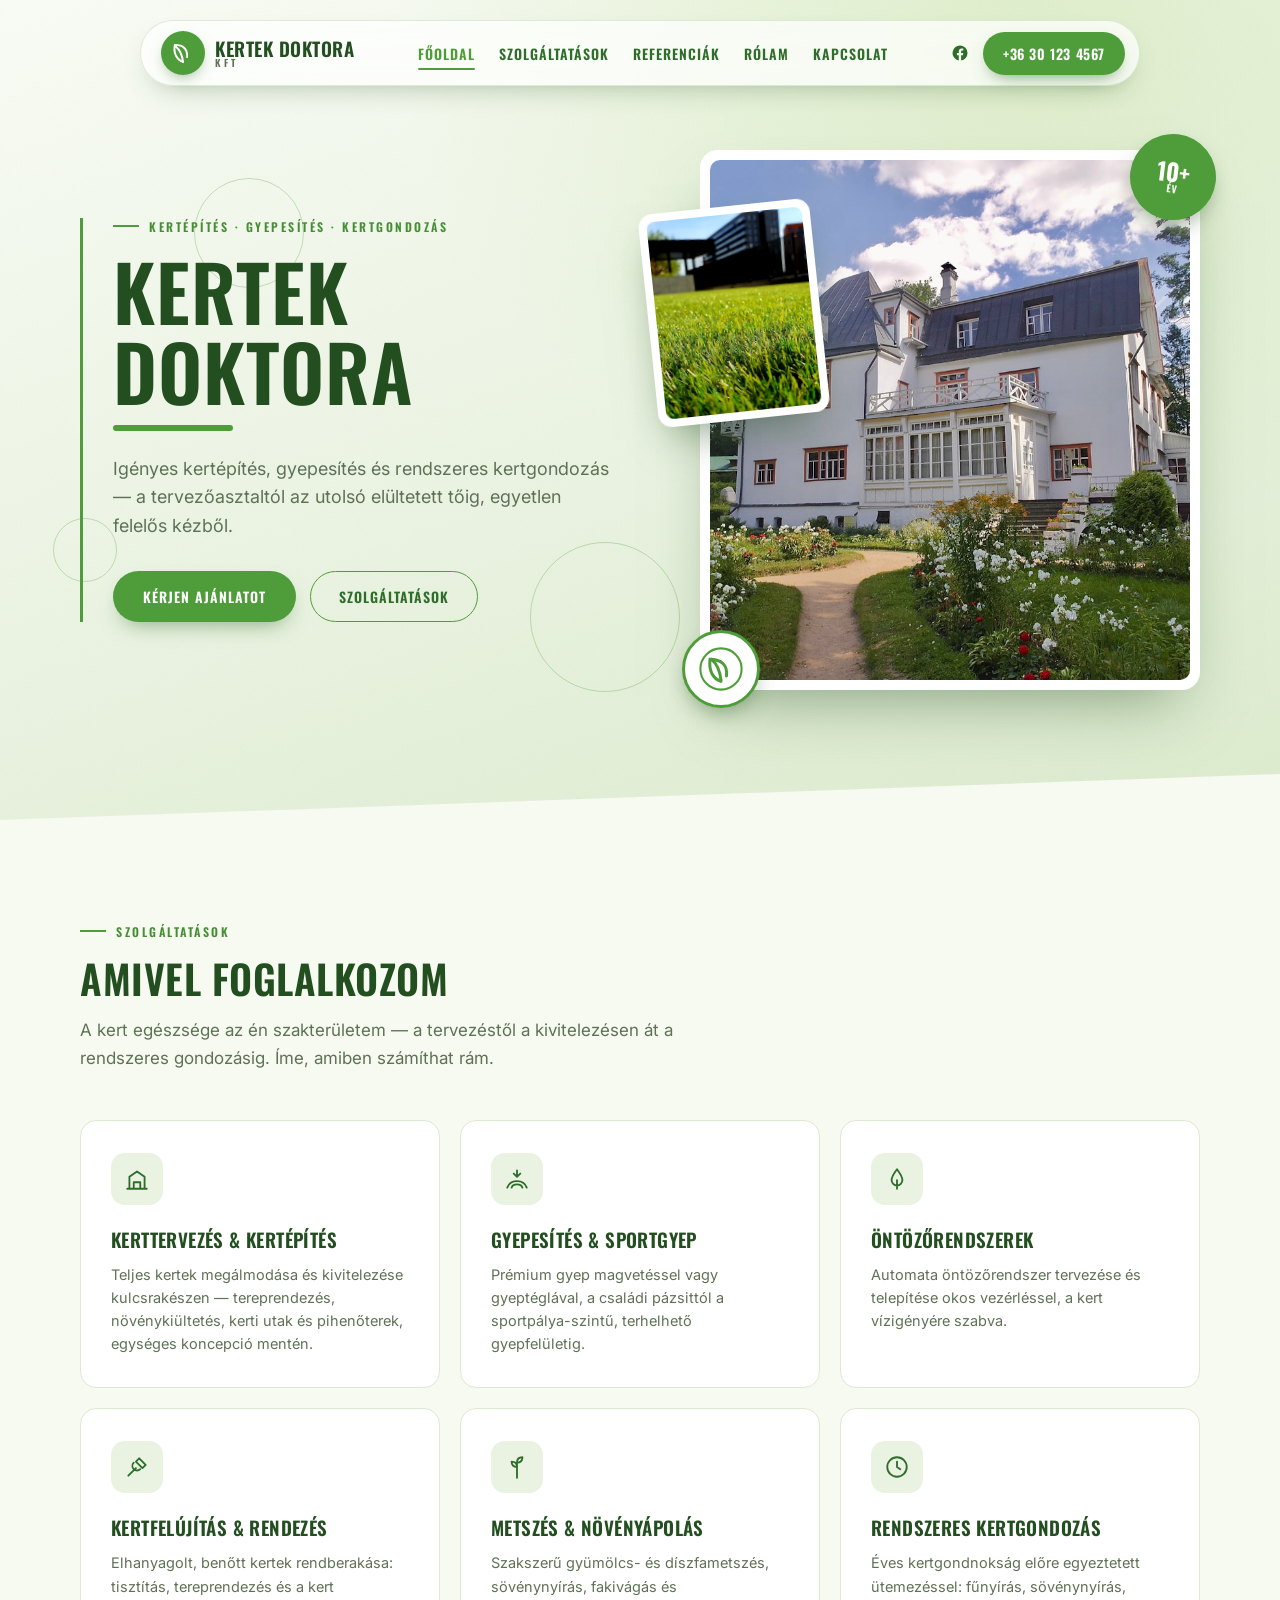
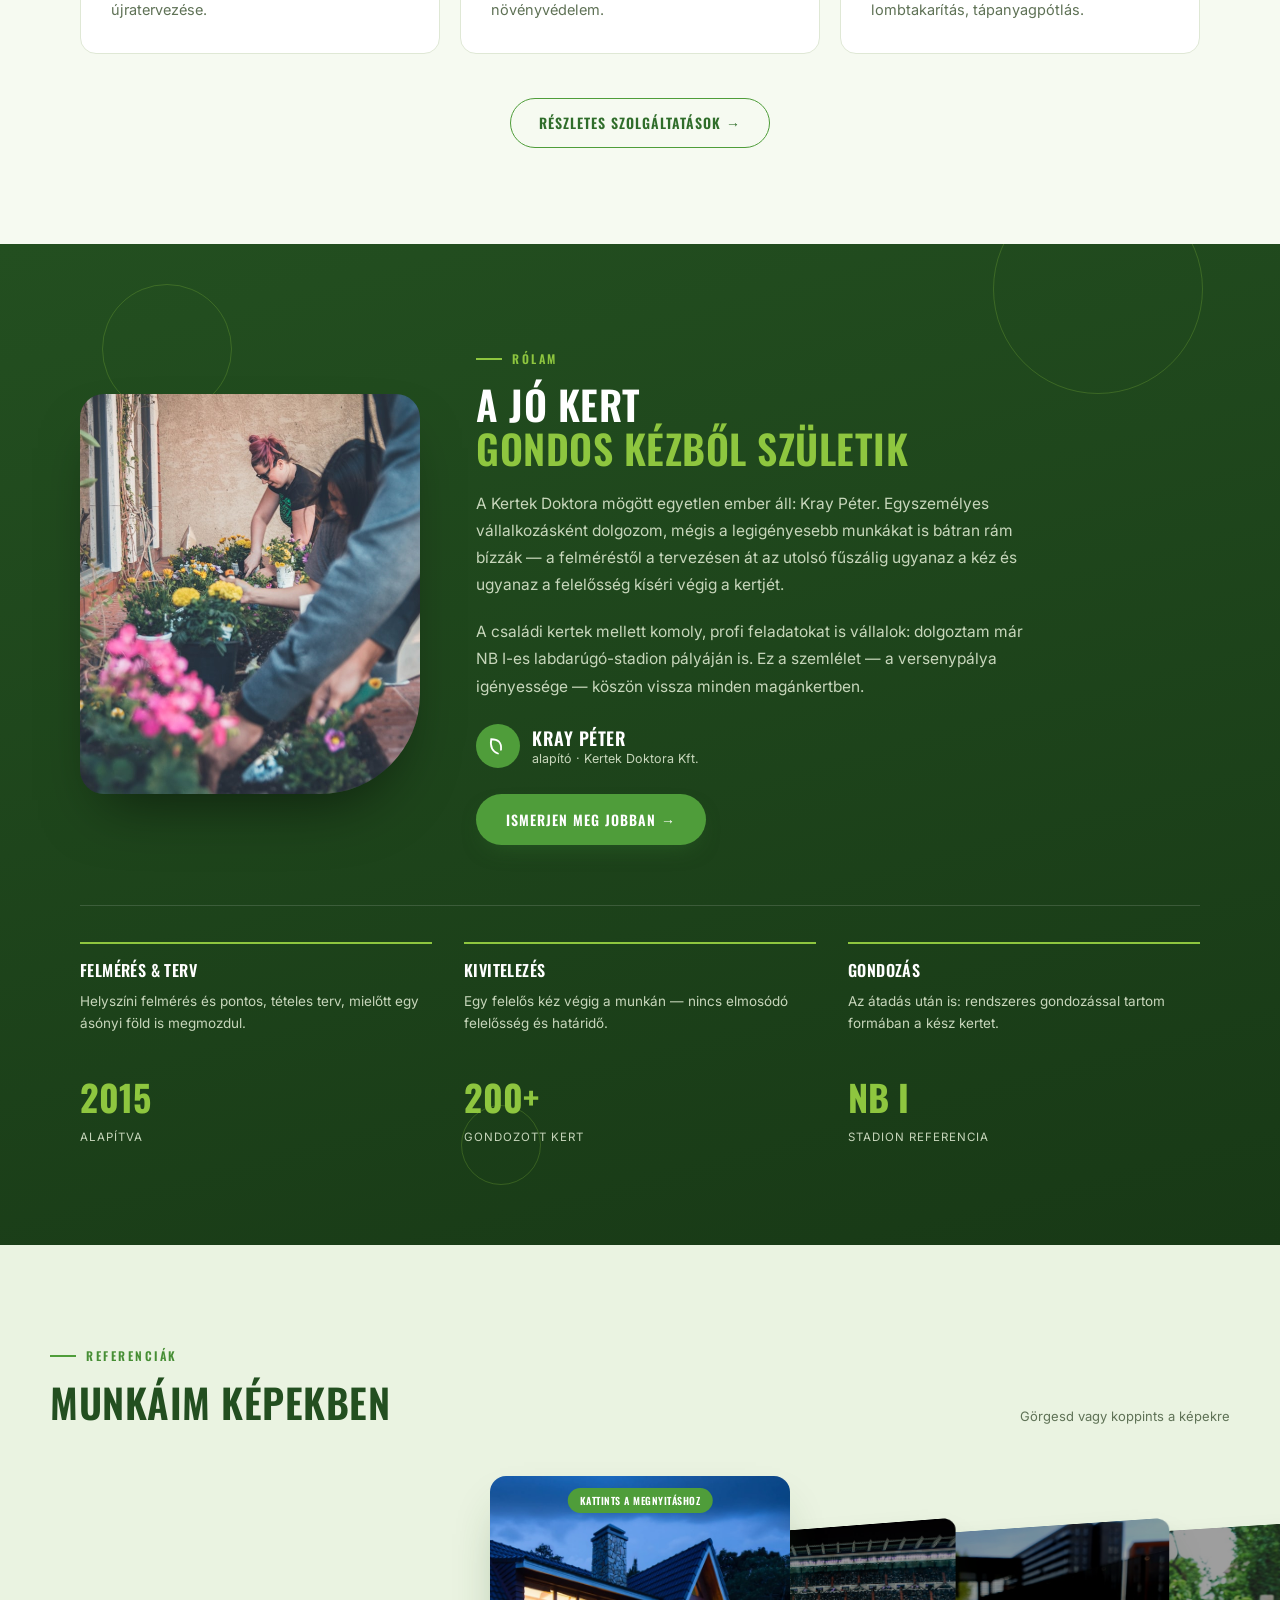
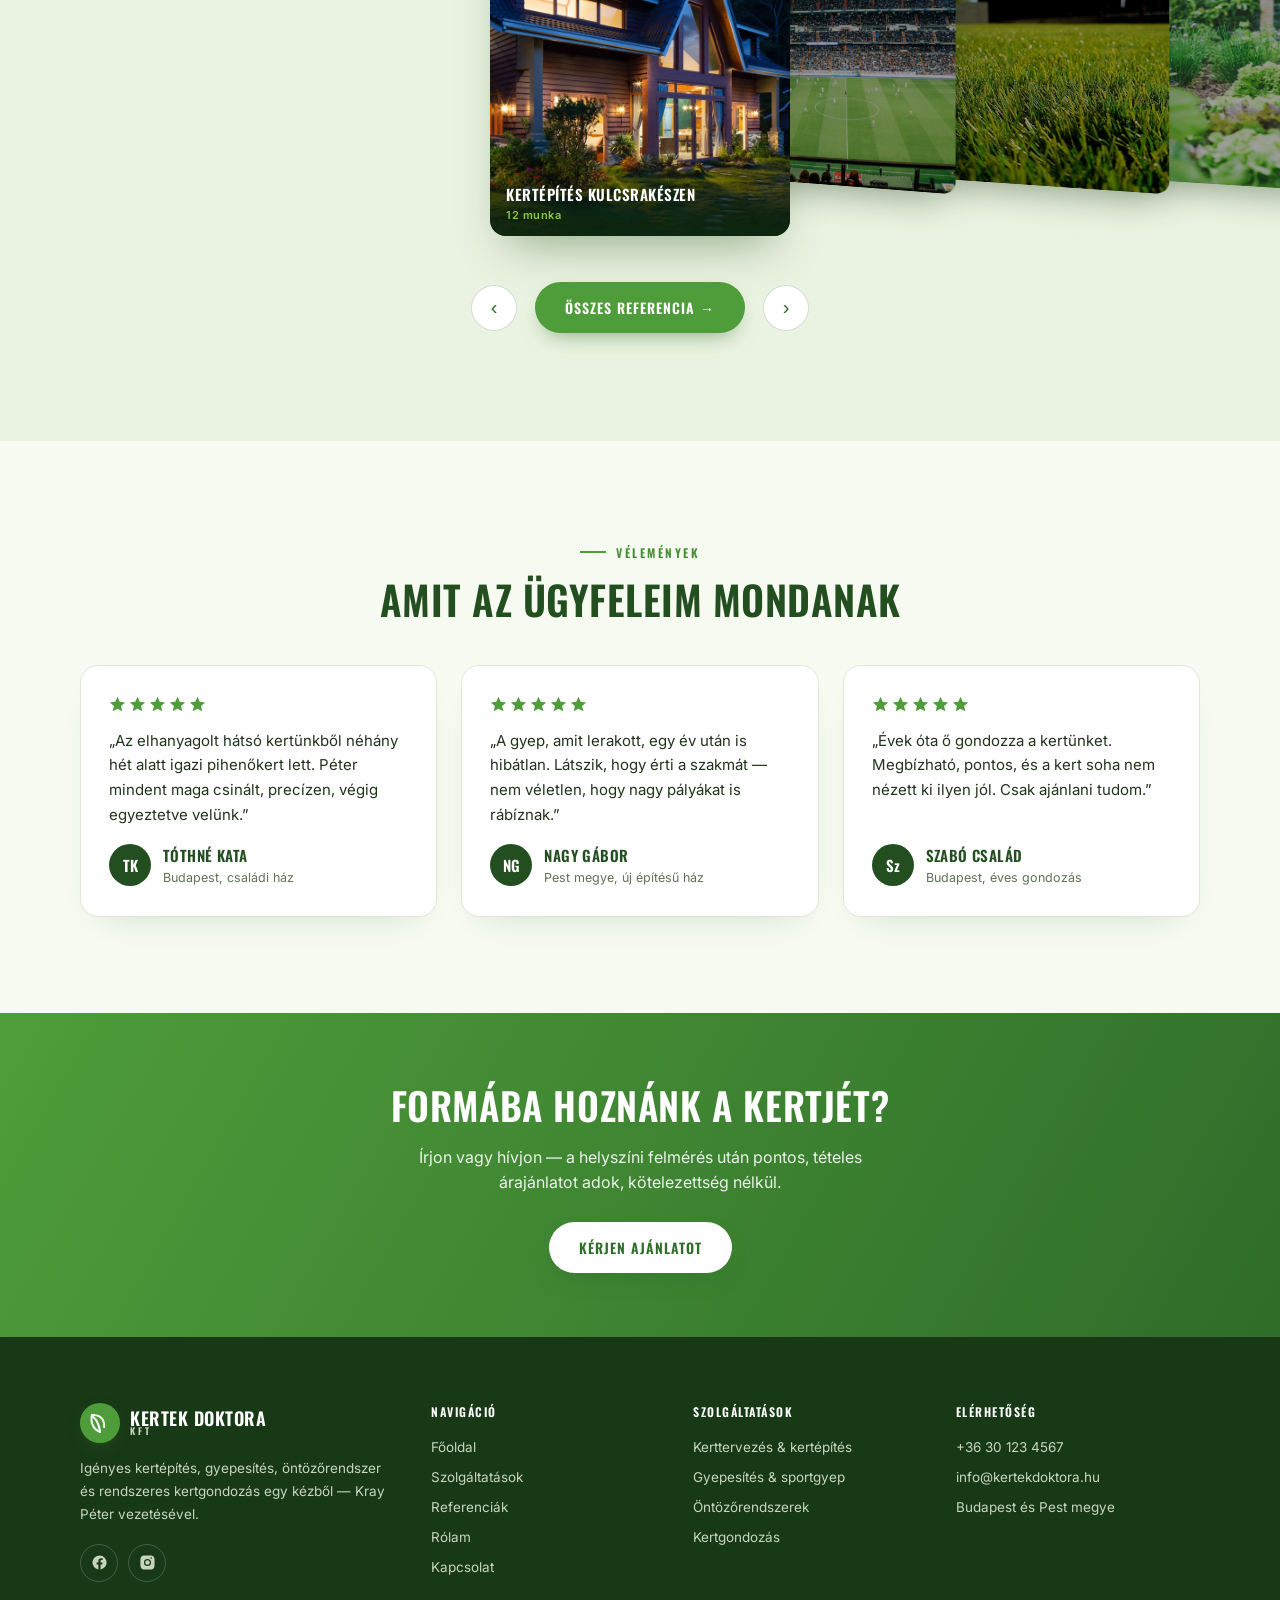
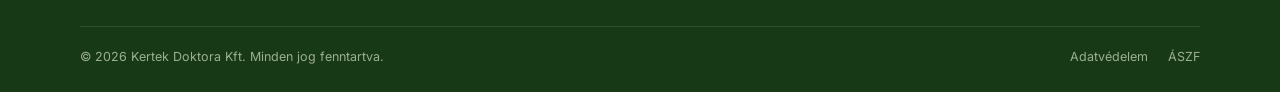
==== index.html @ 552e7ae1 "Kertek Doktora Kft — többoldalas kertes weboldal A bzs-pipe (Pipe Work Kft) ipari sablonból átalakít" ====
<!DOCTYPE html>
<html lang="hu">
<head>
<meta charset="UTF-8">
<meta name="viewport" content="width=device-width, initial-scale=1.0">
<title>Kertek Doktora Kft — Kertépítés, gyepesítés és kertgondozás</title>
<meta name="description" content="Kertek Doktora Kft — igényes kertépítés, gyepesítés, öntözőrendszer és rendszeres kertgondozás egy kézből, Kray Péter vezetésével. A tervezéstől a gondozásig. Kérjen ingyenes árajánlatot.">
<meta name="robots" content="index, follow">
<link rel="canonical" href="https://kertekdoktora.hu/">
<!-- CSERÉLENDŐ ADATOK indulás előtt: telefonszám, e-mail, város/cím, térkép-koordináták, valós fotók. -->
<meta property="og:type" content="website">
<meta property="og:site_name" content="Kertek Doktora Kft">
<meta property="og:title" content="Kertek Doktora Kft — Kertépítés, gyepesítés és kertgondozás">
<meta property="og:description" content="Igényes kertépítés, gyepesítés, öntözőrendszer és rendszeres kertgondozás egy kézből. A tervezéstől a gondozásig.">
<meta property="og:image" content="https://kertekdoktora.hu/assets/img/kert-viragos.jpg">
<meta property="og:locale" content="hu_HU">
<meta name="twitter:card" content="summary_large_image">
<link rel="icon" href="assets/favicon.svg">
<link rel="stylesheet" href="assets/styles.css">
<script type="application/ld+json">
{
  "@context": "https://schema.org",
  "@type": "LocalBusiness",
  "name": "Kertek Doktora Kft",
  "description": "Kertépítés, gyepesítés, öntözőrendszer telepítés és rendszeres kertgondozás.",
  "url": "https://kertekdoktora.hu/",
  "telephone": "+36301234567",
  "priceRange": "$$",
  "foundingDate": "2015",
  "founder": { "@type": "Person", "name": "Kray Péter" },
  "address": { "@type": "PostalAddress", "addressLocality": "Budapest", "addressCountry": "HU" },
  "areaServed": "Budapest és Pest megye",
  "openingHoursSpecification": { "@type": "OpeningHoursSpecification", "dayOfWeek": ["Monday","Tuesday","Wednesday","Thursday","Friday","Saturday"], "opens": "07:00", "closes": "18:00" },
  "image": "https://kertekdoktora.hu/assets/img/kert-viragos.jpg",
  "aggregateRating": { "@type": "AggregateRating", "ratingValue": "5.0", "reviewCount": "3" }
}
</script>
</head>
<body>

  <div class="preloader" id="preloader">
    <div class="preloader-word">Kertek Doktora</div>
    <div class="preloader-bar"><span id="preloaderFill"></span></div>
    <div class="preloader-count" id="preloaderCount">0%</div>
  </div>

  <nav class="navbar" id="navbar">
    <a href="index.html" class="logo" aria-label="Kertek Doktora Kft — főoldal">
      <div class="logo-box"><svg viewBox="0 0 32 32" aria-hidden="true"><path d="M16 27c-8-3-12-11-10-21 10 0 16 5 15 15" fill="none" stroke="#fff" stroke-width="2.4" stroke-linecap="round"/><path d="M7 8c5 4 8 9 9 19" fill="none" stroke="#fff" stroke-width="2.4" stroke-linecap="round"/></svg></div>
      <div class="logo-text"><div class="top">Kertek Doktora</div><div class="bottom">Kft</div></div>
    </a>
    <div class="nav-left">
      <a href="index.html" class="active">Főoldal</a>
      <a href="szolgaltatasok.html">Szolgáltatások</a>
      <a href="referenciak.html">Referenciák</a>
      <a href="rolam.html">Rólam</a>
      <a href="kapcsolat.html">Kapcsolat</a>
    </div>
    <div class="nav-right">
      <svg class="fb-icon" viewBox="0 0 24 24"><path d="M22 12a10 10 0 1 0-11.6 9.9v-7H7.9V12h2.5V9.8c0-2.5 1.5-3.9 3.8-3.9 1.1 0 2.2.2 2.2.2v2.5h-1.3c-1.2 0-1.6.8-1.6 1.6V12h2.8l-.4 2.9h-2.4v7A10 10 0 0 0 22 12"/></svg>
      <a class="phone-btn" href="tel:+36301234567">+36 30 123 4567</a>
      <button class="nav-burger" id="navBurger" aria-label="Menü megnyitása" aria-expanded="false"><span></span><span></span><span></span></button>
    </div>
  </nav>

  <div class="mobile-menu" id="mobileMenu">
    <a href="index.html" class="active">Főoldal</a>
    <a href="szolgaltatasok.html">Szolgáltatások</a>
    <a href="referenciak.html">Referenciák</a>
    <a href="rolam.html">Rólam</a>
    <a href="kapcsolat.html">Kapcsolat</a>
    <a class="phone-btn" href="tel:+36301234567">+36 30 123 4567</a>
  </div>

  <section class="hero" id="hero">
    <div class="hero-content">
      <span class="hero-shape s1"></span><span class="hero-shape s2"></span><span class="hero-shape s3"></span>
      <div class="eyebrow">Kertépítés &middot; Gyepesítés &middot; Kertgondozás</div>
      <h1 class="hero-title"><span>Kertek Doktora</span></h1>
      <div class="hero-underline"></div>
      <div class="hero-sub">Igényes kertépítés, gyepesítés és rendszeres kertgondozás — a tervezőasztaltól az utolsó elültetett tőig, egyetlen felelős kézből.</div>
      <div class="hero-ctas">
        <a class="btn-solid" href="kapcsolat.html">Kérjen ajánlatot</a>
        <a class="btn-outline" href="szolgaltatasok.html">Szolgáltatások</a>
      </div>
    </div>
    <div class="hero-image-wrap">
      <div class="hero-image-secondary"><img src="assets/img/gyep.jpg" alt="Frissen nyírt, egészséges pázsit"></div>
      <div class="hero-image-frame" id="heroImgFrame">
        <div class="hero-badge"><b id="badgeYears" data-target="10">0</b><span>év</span></div>
        <div class="hero-logo-badge" aria-hidden="true"><svg viewBox="0 0 32 32"><circle cx="16" cy="16" r="15" fill="none" stroke="#4f9d3a" stroke-width="1.5"/><path d="M16 25c-6-2-9-8-8-16 8 0 13 4 12 12" fill="none" stroke="#4f9d3a" stroke-width="2.2" stroke-linecap="round"/><path d="M9 9c4 3 6 7 7 15" fill="none" stroke="#4f9d3a" stroke-width="2.2" stroke-linecap="round"/></svg></div>
        <img src="assets/img/kert-viragos.jpg" alt="Gondozott, virágos kert egy családi ház előtt">
      </div>
    </div>
  </section>

  <section class="section" id="szolgaltatasok">
    <div class="section-head">
      <div class="eyebrow">Szolgáltatások</div>
      <h2 class="sec-title">Amivel foglalkozom</h2>
      <p class="section-lede">A kert egészsége az én szakterületem — a tervezéstől a kivitelezésen át a rendszeres gondozásig. Íme, amiben számíthat rám.</p>
    </div>
    <div class="services-grid">
      <div class="service-card"><div class="service-icon"><svg viewBox="0 0 24 24"><path d="M3 21h18M5 21V10l7-5 7 5v11M9 21v-6h6v6"/></svg></div><div class="service-title">Kerttervezés &amp; kertépítés</div><p class="service-desc">Teljes kertek megálmodása és kivitelezése kulcsrakészen — tereprendezés, növénykiültetés, kerti utak és pihenőterek, egységes koncepció mentén.</p></div>
      <div class="service-card"><div class="service-icon"><svg viewBox="0 0 24 24"><path d="M3 20c3-8 15-8 18 0M7 20c1-4 9-4 10 0M12 4v6M9 7l3 3 3-3"/></svg></div><div class="service-title">Gyepesítés &amp; sportgyep</div><p class="service-desc">Prémium gyep magvetéssel vagy gyeptéglával, a családi pázsittól a sportpálya-szintű, terhelhető gyepfelületig.</p></div>
      <div class="service-card"><div class="service-icon"><svg viewBox="0 0 24 24"><path d="M12 3c3 4 5 7 5 10a5 5 0 0 1-10 0c0-3 2-6 5-10zM12 13v8"/></svg></div><div class="service-title">Öntözőrendszerek</div><p class="service-desc">Automata öntözőrendszer tervezése és telepítése okos vezérléssel, a kert vízigényére szabva.</p></div>
      <div class="service-card"><div class="service-icon"><svg viewBox="0 0 24 24"><path d="M4 20l7-7M9 8a4 4 0 1 0 6 6M14 4l6 6-3 3-6-6z"/></svg></div><div class="service-title">Kertfelújítás &amp; rendezés</div><p class="service-desc">Elhanyagolt, benőtt kertek rendberakása: tisztítás, tereprendezés és a kert újratervezése.</p></div>
      <div class="service-card"><div class="service-icon"><svg viewBox="0 0 24 24"><path d="M12 22V8M12 8c0-3 2-5 5-5 0 3-2 5-5 5zM12 12c0-3-2-5-5-5 0 3 2 5 5 5z"/></svg></div><div class="service-title">Metszés &amp; növényápolás</div><p class="service-desc">Szakszerű gyümölcs- és díszfametszés, sövénynyírás, fakivágás és növényvédelem.</p></div>
      <div class="service-card"><div class="service-icon"><svg viewBox="0 0 24 24"><path d="M12 21a9 9 0 1 0 0-18 9 9 0 0 0 0 18zM12 7v5l3 2"/></svg></div><div class="service-title">Rendszeres kertgondozás</div><p class="service-desc">Éves kertgondnokság előre egyeztetett ütemezéssel: fűnyírás, sövénynyírás, lombtakarítás, tápanyagpótlás.</p></div>
    </div>
    <div style="text-align:center; margin-top:44px;"><a class="btn-outline" href="szolgaltatasok.html">Részletes szolgáltatások →</a></div>
  </section>

  <section class="about" id="rolam">
    <div class="about-shape s1"></div><div class="about-shape s2"></div><div class="about-shape s3"></div>
    <div class="about-inner">
      <div class="about-imgwrap"><img src="assets/img/ultetes.jpg" alt="Kray Péter munka közben, növények ültetése"></div>
      <div class="about-text">
        <div class="eyebrow on-dark">Rólam</div>
        <h2 class="about-title"><span>A jó kert</span><span>gondos kézből születik</span></h2>
        <p>A Kertek Doktora mögött egyetlen ember áll: Kray Péter. Egyszemélyes vállalkozásként dolgozom, mégis a legigényesebb munkákat is bátran rám bízzák — a felméréstől a tervezésen át az utolsó fűszálig ugyanaz a kéz és ugyanaz a felelősség kíséri végig a kertjét.</p>
        <p>A családi kertek mellett komoly, profi feladatokat is vállalok: dolgoztam már NB I-es labdarúgó-stadion pályáján is. Ez a szemlélet — a versenypálya igényessége — köszön vissza minden magánkertben.</p>
        <div class="about-sign">
          <div class="about-sign-mark"><svg viewBox="0 0 32 32"><path d="M16 26c-7-2-11-9-9-19 9 0 14 4 13 14" fill="none" stroke="#fff" stroke-width="2.4" stroke-linecap="round"/></svg></div>
          <div><div class="nm">Kray Péter</div><div class="rl">alapító &middot; Kertek Doktora Kft.</div></div>
        </div>
        <div style="margin-top:26px;"><a class="btn-solid" href="rolam.html">Ismerjen meg jobban →</a></div>
      </div>
    </div>
    <div class="about-row">
      <div class="about-point"><b>Felmérés &amp; terv</b><span>Helyszíni felmérés és pontos, tételes terv, mielőtt egy ásónyi föld is megmozdul.</span></div>
      <div class="about-point"><b>Kivitelezés</b><span>Egy felelős kéz végig a munkán — nincs elmosódó felelősség és határidő.</span></div>
      <div class="about-point"><b>Gondozás</b><span>Az átadás után is: rendszeres gondozással tartom formában a kész kertet.</span></div>
    </div>
    <div class="about-stats">
      <div class="about-stat"><b>2015</b><span>Alapítva</span></div>
      <div class="about-stat"><b>200+</b><span>Gondozott kert</span></div>
      <div class="about-stat"><b>NB I</b><span>Stadion referencia</span></div>
    </div>
  </section>

  <section class="refs" id="referenciak">
    <div class="refs-head">
      <div><div class="eyebrow">Referenciák</div><h2 class="sec-title">Munkáim képekben</h2></div>
      <span class="refs-hint">Görgesd vagy koppints a képekre</span>
    </div>
    <div class="refs-stage-wrap" id="refsWrap">
      <div class="refs-stage" id="refsStage">
        <div class="refs-card" data-i="0" data-href="referenciak.html#kertepites"><img src="assets/img/kert-modern-haz.jpg" alt="Kertépítés — modern ház tervezett kertje"><div class="cap">Kertépítés kulcsrakészen<b>12 munka</b></div></div>
        <div class="refs-card" data-i="1" data-href="referenciak.html#sportgyep"><img src="assets/img/stadion.jpg" alt="Sportpálya-gyep — stadion pálya"><div class="cap">Sportpálya-gyep &amp; stadion<b>Kiemelt referencia</b></div></div>
        <div class="refs-card" data-i="2" data-href="referenciak.html#ontozes"><img src="assets/img/gyep.jpg" alt="Öntözőrendszer — egészséges pázsit"><div class="cap">Öntözőrendszer telepítés<b>18 munka</b></div></div>
        <div class="refs-card" data-i="3" data-href="referenciak.html#felujitas"><img src="assets/img/magasagyas.jpg" alt="Kertfelújítás — magaságyások"><div class="cap">Kertfelújítás &amp; rendezés<b>25 munka</b></div></div>
        <div class="refs-card" data-i="4" data-href="referenciak.html#terkovezes"><img src="assets/img/kert-modern-lawn.jpg" alt="Térkövezés és terasz modern kertben"><div class="cap">Térkövezés &amp; terasz<b>9 munka</b></div></div>
        <div class="refs-card" data-i="5" data-href="referenciak.html#novenyultetes"><img src="assets/img/buxus-metszes.jpg" alt="Sövény és formára nyírt növények"><div class="cap">Sövény &amp; növénykiültetés<b>30 munka</b></div></div>
        <div class="refs-card" data-i="6" data-href="referenciak.html#gondozas"><img src="assets/img/kert-dus.jpg" alt="Rendszeres kertgondozás — dús, ápolt kert"><div class="cap">Rendszeres kertgondozás<b>Éves szerződések</b></div></div>
      </div>
    </div>
    <div class="refs-nav">
      <button class="refs-btn" id="refsPrev" aria-label="Előző">&#8249;</button>
      <a class="btn-solid" href="referenciak.html">Összes referencia →</a>
      <button class="refs-btn" id="refsNext" aria-label="Következő">&#8250;</button>
    </div>
  </section>

  <section class="reviews-section" id="velemenyek">
    <div class="reviews-head"><div class="eyebrow">Vélemények</div><h2 class="sec-title">Amit az ügyfeleim mondanak</h2></div>
    <div class="reviews-grid">
      <div class="review-card">
        <div class="review-stars"><svg viewBox="0 0 20 20"><path d="M10 1l2.6 5.9 6.4.6-4.8 4.3 1.4 6.2L10 14.9 4.4 18l1.4-6.2L1 7.5l6.4-.6L10 1Z"/></svg><svg viewBox="0 0 20 20"><path d="M10 1l2.6 5.9 6.4.6-4.8 4.3 1.4 6.2L10 14.9 4.4 18l1.4-6.2L1 7.5l6.4-.6L10 1Z"/></svg><svg viewBox="0 0 20 20"><path d="M10 1l2.6 5.9 6.4.6-4.8 4.3 1.4 6.2L10 14.9 4.4 18l1.4-6.2L1 7.5l6.4-.6L10 1Z"/></svg><svg viewBox="0 0 20 20"><path d="M10 1l2.6 5.9 6.4.6-4.8 4.3 1.4 6.2L10 14.9 4.4 18l1.4-6.2L1 7.5l6.4-.6L10 1Z"/></svg><svg viewBox="0 0 20 20"><path d="M10 1l2.6 5.9 6.4.6-4.8 4.3 1.4 6.2L10 14.9 4.4 18l1.4-6.2L1 7.5l6.4-.6L10 1Z"/></svg></div>
        <p>„Az elhanyagolt hátsó kertünkből néhány hét alatt igazi pihenőkert lett. Péter mindent maga csinált, precízen, végig egyeztetve velünk.”</p>
        <div class="review-who"><div class="review-avatar">TK</div><div><b>Tóthné Kata</b><span>Budapest, családi ház</span></div></div>
      </div>
      <div class="review-card">
        <div class="review-stars"><svg viewBox="0 0 20 20"><path d="M10 1l2.6 5.9 6.4.6-4.8 4.3 1.4 6.2L10 14.9 4.4 18l1.4-6.2L1 7.5l6.4-.6L10 1Z"/></svg><svg viewBox="0 0 20 20"><path d="M10 1l2.6 5.9 6.4.6-4.8 4.3 1.4 6.2L10 14.9 4.4 18l1.4-6.2L1 7.5l6.4-.6L10 1Z"/></svg><svg viewBox="0 0 20 20"><path d="M10 1l2.6 5.9 6.4.6-4.8 4.3 1.4 6.2L10 14.9 4.4 18l1.4-6.2L1 7.5l6.4-.6L10 1Z"/></svg><svg viewBox="0 0 20 20"><path d="M10 1l2.6 5.9 6.4.6-4.8 4.3 1.4 6.2L10 14.9 4.4 18l1.4-6.2L1 7.5l6.4-.6L10 1Z"/></svg><svg viewBox="0 0 20 20"><path d="M10 1l2.6 5.9 6.4.6-4.8 4.3 1.4 6.2L10 14.9 4.4 18l1.4-6.2L1 7.5l6.4-.6L10 1Z"/></svg></div>
        <p>„A gyep, amit lerakott, egy év után is hibátlan. Látszik, hogy érti a szakmát — nem véletlen, hogy nagy pályákat is rábíznak.”</p>
        <div class="review-who"><div class="review-avatar">NG</div><div><b>Nagy Gábor</b><span>Pest megye, új építésű ház</span></div></div>
      </div>
      <div class="review-card">
        <div class="review-stars"><svg viewBox="0 0 20 20"><path d="M10 1l2.6 5.9 6.4.6-4.8 4.3 1.4 6.2L10 14.9 4.4 18l1.4-6.2L1 7.5l6.4-.6L10 1Z"/></svg><svg viewBox="0 0 20 20"><path d="M10 1l2.6 5.9 6.4.6-4.8 4.3 1.4 6.2L10 14.9 4.4 18l1.4-6.2L1 7.5l6.4-.6L10 1Z"/></svg><svg viewBox="0 0 20 20"><path d="M10 1l2.6 5.9 6.4.6-4.8 4.3 1.4 6.2L10 14.9 4.4 18l1.4-6.2L1 7.5l6.4-.6L10 1Z"/></svg><svg viewBox="0 0 20 20"><path d="M10 1l2.6 5.9 6.4.6-4.8 4.3 1.4 6.2L10 14.9 4.4 18l1.4-6.2L1 7.5l6.4-.6L10 1Z"/></svg><svg viewBox="0 0 20 20"><path d="M10 1l2.6 5.9 6.4.6-4.8 4.3 1.4 6.2L10 14.9 4.4 18l1.4-6.2L1 7.5l6.4-.6L10 1Z"/></svg></div>
        <p>„Évek óta ő gondozza a kertünket. Megbízható, pontos, és a kert soha nem nézett ki ilyen jól. Csak ajánlani tudom.”</p>
        <div class="review-who"><div class="review-avatar">Sz</div><div><b>Szabó család</b><span>Budapest, éves gondozás</span></div></div>
      </div>
    </div>
  </section>

  <section class="cta-strip">
    <h2>Formába hoznánk a kertjét?</h2>
    <p>Írjon vagy hívjon — a helyszíni felmérés után pontos, tételes árajánlatot adok, kötelezettség nélkül.</p>
    <a class="btn-solid" href="kapcsolat.html">Kérjen ajánlatot</a>
  </section>

  <footer class="site-footer">
    <div class="footer-top">
      <div class="footer-col">
        <div class="footer-brand"><div class="logo-box"><svg viewBox="0 0 32 32" aria-hidden="true"><path d="M16 27c-8-3-12-11-10-21 10 0 16 5 15 15" fill="none" stroke="#fff" stroke-width="2.4" stroke-linecap="round"/><path d="M7 8c5 4 8 9 9 19" fill="none" stroke="#fff" stroke-width="2.4" stroke-linecap="round"/></svg></div><div class="logo-text"><div class="top">Kertek Doktora</div><div class="bottom">Kft</div></div></div>
        <p>Igényes kertépítés, gyepesítés, öntözőrendszer és rendszeres kertgondozás egy kézből — Kray Péter vezetésével.</p>
        <div class="footer-social">
          <a href="#" aria-label="Facebook"><svg viewBox="0 0 24 24"><path d="M22 12a10 10 0 1 0-11.6 9.9v-7H7.9V12h2.5V9.8c0-2.5 1.5-3.9 3.8-3.9 1.1 0 2.2.2 2.2.2v2.5h-1.3c-1.2 0-1.6.8-1.6 1.6V12h2.8l-.4 2.9h-2.4v7A10 10 0 0 0 22 12"/></svg></a>
          <a href="#" aria-label="Instagram"><svg viewBox="0 0 24 24"><path d="M12 2c2.7 0 3.06.01 4.12.06 1.07.05 1.79.22 2.43.46.66.26 1.22.6 1.77 1.15.55.55.9 1.11 1.15 1.77.24.64.41 1.36.46 2.43.05 1.06.06 1.42.06 4.12s-.01 3.06-.06 4.12c-.05 1.07-.22 1.79-.46 2.43a4.9 4.9 0 0 1-1.15 1.77 4.9 4.9 0 0 1-1.77 1.15c-.64.24-1.36.41-2.43.46-1.06.05-1.42.06-4.12.06s-3.06-.01-4.12-.06c-1.07-.05-1.79-.22-2.43-.46a4.9 4.9 0 0 1-1.77-1.15 4.9 4.9 0 0 1-1.15-1.77c-.24-.64-.41-1.36-.46-2.43C2.01 15.06 2 14.7 2 12s.01-3.06.06-4.12c.05-1.07.22-1.79.46-2.43.26-.66.6-1.22 1.15-1.77A4.9 4.9 0 0 1 5.44 2.53c.64-.24 1.36-.41 2.43-.46C8.94 2.01 9.3 2 12 2Zm0 5a5 5 0 1 0 0 10 5 5 0 0 0 0-10Zm0 8.2a3.2 3.2 0 1 1 0-6.4 3.2 3.2 0 0 1 0 6.4Zm5.2-8.4a1.17 1.17 0 1 0 0-2.34 1.17 1.17 0 0 0 0 2.34Z"/></svg></a>
        </div>
      </div>
      <div class="footer-col"><h4>Navigáció</h4><ul><li><a href="index.html">Főoldal</a></li><li><a href="szolgaltatasok.html">Szolgáltatások</a></li><li><a href="referenciak.html">Referenciák</a></li><li><a href="rolam.html">Rólam</a></li><li><a href="kapcsolat.html">Kapcsolat</a></li></ul></div>
      <div class="footer-col"><h4>Szolgáltatások</h4><ul><li><a href="szolgaltatasok.html">Kerttervezés &amp; kertépítés</a></li><li><a href="szolgaltatasok.html">Gyepesítés &amp; sportgyep</a></li><li><a href="szolgaltatasok.html">Öntözőrendszerek</a></li><li><a href="szolgaltatasok.html">Kertgondozás</a></li></ul></div>
      <div class="footer-col"><h4>Elérhetőség</h4><ul><li><a href="tel:+36301234567">+36 30 123 4567</a></li><li><a href="mailto:info@kertekdoktora.hu">info@kertekdoktora.hu</a></li><li><a href="kapcsolat.html">Budapest és Pest megye</a></li></ul></div>
    </div>
    <div class="footer-bottom"><p>© 2026 Kertek Doktora Kft. Minden jog fenntartva.</p><div class="footer-legal"><a href="#">Adatvédelem</a><a href="#">ÁSZF</a></div></div>
  </footer>

  <script src="assets/main.js"></script>
</body>
</html>
---- assets/styles.css ----
@import url('https://fonts.googleapis.com/css2?family=Oswald:wght@400;500;600;700&family=Inter:wght@400;500;600;700&display=swap');

:root {
  --leaf:#4f9d3a;        /* fő akcent — friss levélzöld */
  --leaf-600:#468e34;
  --leaf-700:#2f6d2a;    /* mélyebb zöld — címek, kontraszt */
  --leaf-deep:#234f20;   /* sötét szekciók háttere */
  --leaf-deepest:#183916;/* lábléc */
  --lime:#8ec63f;        /* élénk kiemelés sötét háttéren */
  --cream:#f6faf1;       /* oldal háttér */
  --sage:#eaf3e1;        /* halvány panel */
  --sage-line:#dfe8d5;   /* vonalak */
  --card:#ffffff;
  --ink:#22331d;         /* sötét szöveg */
  --muted:#5f7256;       /* halkított szöveg */
  --muted-light:#c7d6bb; /* halkított szöveg sötét háttéren */
}

* { margin:0; padding:0; box-sizing:border-box; }
html { overflow-x:hidden; scroll-padding-top:100px; }
body {
  font-family:'Inter', sans-serif;
  background:var(--cream);
  color:var(--ink);
  min-height:100vh;
  display:flex;
  flex-direction:column;
}
img { max-width:100%; }

/* ---------- NAVBAR ---------- */
.navbar {
  position:fixed; top:20px; left:50%; transform:translateX(-50%);
  width:calc(100% - 64px); max-width:1000px; z-index:50;
  display:flex; align-items:center; justify-content:space-between;
  padding:10px 14px 10px 20px;
  background:rgba(255,255,255,0.72);
  backdrop-filter:blur(12px); -webkit-backdrop-filter:blur(12px);
  border:1px solid rgba(79,157,58,0.18); border-radius:999px;
  box-shadow:0 12px 30px -16px rgba(35,79,32,0.45);
  transition:background 0.3s ease, border-color 0.3s ease, box-shadow 0.3s ease;
}
.nav-left { display:flex; gap:24px; }
.nav-left a {
  text-decoration:none; color:var(--leaf-700); font-family:'Oswald', sans-serif;
  font-weight:600; font-size:14px; letter-spacing:1px; text-transform:uppercase;
  transition:color 0.25s ease; position:relative;
}
.nav-left a:hover { color:var(--leaf); }
.nav-left a.active { color:var(--leaf); }
.nav-left a.active::after {
  content:""; position:absolute; left:0; right:0; bottom:-6px; height:2px; background:var(--leaf); border-radius:2px;
}
.logo { display:flex; align-items:center; gap:10px; text-decoration:none; }
.logo-box {
  width:44px; height:44px; display:flex; align-items:center; justify-content:center; border-radius:50%;
  background:var(--leaf); flex-shrink:0; box-shadow:0 6px 16px -6px rgba(47,109,42,0.6);
}
.logo-box svg { width:26px; height:26px; display:block; }
.logo-text { font-family:'Oswald', sans-serif; line-height:1; }
.logo-text .top { font-size:19px; font-weight:600; letter-spacing:0.5px; text-transform:uppercase; color:var(--leaf-deep); }
.logo-text .bottom { font-size:10px; letter-spacing:3px; color:var(--muted); font-weight:600; text-transform:uppercase; }
.nav-right { display:flex; align-items:center; gap:14px; }
.fb-icon { width:18px; height:18px; fill:var(--leaf-700); transition:fill 0.25s ease; }
.fb-icon:hover { fill:var(--leaf); }
.phone-btn {
  background:var(--leaf); color:#fff; padding:11px 20px; font-family:'Oswald', sans-serif;
  font-weight:600; letter-spacing:0.6px; font-size:14px; text-decoration:none; border-radius:999px;
  box-shadow:0 8px 18px -8px rgba(47,109,42,0.7); transition:background 0.25s ease, transform 0.25s ease; white-space:nowrap;
}
.phone-btn:hover { background:var(--leaf-600); transform:translateY(-1px); }

.nav-burger { display:none; flex-direction:column; justify-content:center; gap:5px; width:34px; height:34px; border:none; background:transparent; cursor:pointer; padding:0; }
.nav-burger span { display:block; width:100%; height:2px; background:var(--leaf-700); border-radius:2px; transition:background 0.3s ease, transform 0.3s ease, opacity 0.3s ease; }
.navbar.menu-open .nav-burger span:nth-child(1) { transform:translateY(7px) rotate(45deg); }
.navbar.menu-open .nav-burger span:nth-child(2) { opacity:0; }
.navbar.menu-open .nav-burger span:nth-child(3) { transform:translateY(-7px) rotate(-45deg); }
.navbar.menu-open .nav-burger span { background:#fff; }

.mobile-menu {
  position:fixed; inset:0; z-index:40;
  background:linear-gradient(160deg,var(--leaf-deep),var(--leaf-deepest));
  display:flex; flex-direction:column; align-items:center; justify-content:center; gap:28px;
  opacity:0; pointer-events:none; transform:translateY(-12px);
  transition:opacity 0.3s ease, transform 0.3s ease;
}
.mobile-menu.open { opacity:1; pointer-events:auto; transform:translateY(0); }
.mobile-menu a { text-decoration:none; color:#fff; font-family:'Oswald', sans-serif; font-weight:600; font-size:26px; letter-spacing:1px; text-transform:uppercase; }
.mobile-menu a.active { color:var(--lime); }
.mobile-menu .phone-btn { font-size:16px; padding:14px 28px; }

.navbar.scrolled, body.subpage .navbar {
  background:rgba(255,255,255,0.95);
  border-color:rgba(79,157,58,0.16);
  box-shadow:0 8px 22px -12px rgba(35,79,32,0.35);
}

/* ---------- SHARED BUTTONS ---------- */
.btn-solid {
  display:inline-block; background:var(--leaf); color:#fff; font-family:'Oswald', sans-serif; font-weight:600;
  letter-spacing:1px; text-transform:uppercase; font-size:14px; padding:15px 30px; text-decoration:none; border-radius:999px;
  box-shadow:0 10px 22px -10px rgba(47,109,42,0.6); transition:transform 0.25s ease, background 0.25s ease, box-shadow 0.25s ease; cursor:pointer; border:none;
}
.btn-solid:hover { transform:translateY(-2px) scale(1.02); background:var(--leaf-600); box-shadow:0 14px 26px -10px rgba(47,109,42,0.6); }
.btn-outline {
  display:inline-block; background:transparent; color:var(--leaf-700); border:1.5px solid var(--leaf); font-family:'Oswald', sans-serif;
  font-weight:600; letter-spacing:1px; text-transform:uppercase; font-size:14px; padding:13.5px 28px; text-decoration:none; border-radius:999px;
  transition:transform 0.25s ease, background 0.25s ease, color 0.25s ease; cursor:pointer;
}
.btn-outline:hover { transform:translateY(-2px) scale(1.02); background:var(--leaf); color:#fff; }

/* ---------- EYEBROW ---------- */
.eyebrow {
  display:inline-flex; align-items:center; gap:10px;
  font-family:'Oswald', sans-serif; font-weight:600; letter-spacing:2.5px; text-transform:uppercase;
  font-size:12px; color:var(--leaf-600); margin-bottom:16px;
}
.eyebrow::before { content:""; width:26px; height:2px; background:var(--leaf); display:inline-block; }
.eyebrow.on-dark { color:var(--lime); }
.eyebrow.on-dark::before { background:var(--lime); }

/* ---------- SECTION TITLES ---------- */
.sec-title {
  font-family:'Oswald', sans-serif; font-weight:600; letter-spacing:0.5px; text-transform:uppercase;
  color:var(--leaf-deep); font-size:clamp(28px,3.6vw,40px); line-height:1.1;
}
.sec-title.on-dark { color:#fff; }

/* ---------- HOME HERO ---------- */
.hero {
  position:relative; flex:0 0 auto; min-height:0;
  background:
    radial-gradient(90% 120% at 80% 0%, rgba(142,198,63,0.18), transparent 55%),
    linear-gradient(160deg,#f9fcf5 0%,#eaf3e1 55%,#dcebcd 100%);
  display:flex; align-items:center; justify-content:space-between; gap:40px;
  padding:150px 80px 130px; overflow:hidden;
  clip-path:polygon(0 0, 100% 0, 100% calc(100% - 46px), 0 100%);
}
.hero::before {
  content:""; position:absolute; inset:0; pointer-events:none;
  background-image:url("data:image/svg+xml;utf8,<svg xmlns='http://www.w3.org/2000/svg' width='120' height='120'><filter id='n'><feTurbulence type='fractalNoise' baseFrequency='0.9' numOctaves='2' stitchTiles='stitch'/></filter><rect width='100%25' height='100%25' filter='url(%23n)'/></svg>");
  opacity:0.04; mix-blend-mode:multiply;
}
.hero-content { position:relative; z-index:1; flex:1 1 420px; min-width:0; max-width:560px; padding-left:30px; display:flex; flex-direction:column; align-items:flex-start; border-left:3px solid var(--leaf); }
@keyframes heroShapeDrift { 0%,100%{transform:translate(0,0);} 50%{transform:translate(14px,-10px);} }
.hero-shape { position:absolute; border:1px solid rgba(79,157,58,0.3); border-radius:50%; pointer-events:none; z-index:-1; }
.hero-shape.s1 { width:110px; height:110px; top:-40px; left:20%; animation:heroShapeDrift 6s ease-in-out infinite; }
.hero-shape.s2 { width:64px; height:64px; bottom:10%; left:-30px; animation:heroShapeDrift 5s ease-in-out infinite reverse; }
.hero-shape.s3 { width:150px; height:150px; bottom:-70px; right:-40px; animation:heroShapeDrift 8s ease-in-out infinite; }
@keyframes lineIn { from{opacity:0; transform:translateX(-22px);} to{opacity:1; transform:translateX(0);} }
.hero-title {
  font-family:'Oswald', sans-serif; font-weight:600; text-transform:uppercase;
  font-size:clamp(44px, 6vw, 82px); line-height:1.04; letter-spacing:1px; color:var(--leaf-deep); margin-bottom:14px;
}
.hero-title span { display:block; opacity:0; animation:lineIn 0.65s ease forwards; animation-delay:0.1s; }
@keyframes underlineGrow { from{width:0;} to{width:120px;} }
.hero-underline { height:6px; border-radius:3px; background:var(--leaf); margin-bottom:24px; width:0; animation:underlineGrow 0.7s ease 0.55s forwards; }
.hero-sub { font-family:'Inter', sans-serif; font-weight:400; font-size:18px; line-height:1.6; color:var(--muted); max-width:46ch; margin-bottom:30px; opacity:0; animation:lineIn 0.6s ease 0.7s forwards; }
.hero-ctas { display:flex; gap:14px; flex-wrap:wrap; opacity:0; animation:lineIn 0.6s ease 0.85s forwards; }
@keyframes ctaPulse { 0%,100%{box-shadow:0 0 0 0 rgba(79,157,58,0.4);} 50%{box-shadow:0 0 0 8px rgba(79,157,58,0);} }
.hero-ctas .btn-solid { animation:ctaPulse 2.4s ease-in-out infinite; }
.hero-ctas .btn-solid:hover { animation-play-state:paused; }

.hero-image-wrap { position:relative; flex:0 1 500px; min-width:0; }
.hero-image-frame { position:relative; z-index:2; background:#fff; padding:10px; border-radius:18px; box-shadow:0 30px 60px -24px rgba(35,79,32,0.5); will-change:transform; }
.hero-image-frame > img { display:block; width:100%; height:520px; object-fit:cover; border-radius:10px; }
.hero-image-secondary { position:absolute; left:-52px; top:56px; z-index:3; width:172px; height:214px; background:#fff; padding:8px; border-radius:14px; box-shadow:0 20px 40px -14px rgba(35,79,32,0.55); transform:rotate(-6deg); }
.hero-image-secondary img { display:block; width:100%; height:100%; object-fit:cover; border-radius:8px; }
.hero-badge { position:absolute; top:-16px; right:-16px; width:86px; height:86px; border-radius:50%; background:var(--leaf); color:#fff; display:flex; flex-direction:column; align-items:center; justify-content:center; line-height:1.05; font-family:'Oswald', sans-serif; transform:rotate(7deg); box-shadow:0 10px 22px -6px rgba(35,79,32,0.5); z-index:4; }
.hero-badge b { font-size:24px; font-weight:700; }
.hero-badge span { font-size:10px; letter-spacing:1px; text-transform:uppercase; font-weight:600; }
.hero-logo-badge { position:absolute; bottom:-18px; left:-18px; width:78px; height:78px; border-radius:50%; background:#fff; border:3px solid var(--leaf); box-shadow:0 10px 22px -6px rgba(35,79,32,0.45); display:flex; align-items:center; justify-content:center; padding:14px; z-index:5; }
.hero-logo-badge svg { width:100%; height:100%; display:block; }

@media (prefers-reduced-motion: reduce) {
  .hero-ctas .btn-solid { animation:none; }
  .hero-title span, .hero-underline, .hero-sub, .hero-ctas { animation:none; opacity:1; width:auto; }
}
@media (max-width: 900px) {
  .hero { flex-direction:column; align-items:flex-start; padding:120px 30px 92px; gap:40px; clip-path:polygon(0 0,100% 0,100% calc(100% - 30px),0 100%); }
  .hero-content { padding-left:16px; max-width:100%; width:100%; }
  .hero-shape { display:none; }
  .hero-image-wrap { align-self:center; flex-basis:auto; max-width:100%; width:100%; }
  .hero-image-frame > img { height:400px; }
}
@media (max-width: 700px) {
  .navbar { top:14px; width:calc(100% - 28px); padding:8px 10px 8px 16px; }
  .nav-left { display:none; }
  .nav-burger { display:flex; }
  .logo-text { display:none; }
  .nav-right { gap:10px; }
  .phone-btn { font-size:13px; padding:10px 16px; }
  .hero { padding:clamp(100px,30vw,130px) clamp(16px,5vw,24px) clamp(70px,20vw,96px); gap:36px; }
  .hero-content { padding-left:0; border-left:none; align-items:center; text-align:center; }
  .hero-title { letter-spacing:0.5px; }
  .hero-underline { margin-left:auto; margin-right:auto; }
  .hero-sub { font-size:16.5px; }
  .hero-ctas { flex-direction:column; align-items:center; width:100%; }
  .hero-ctas .btn-solid, .hero-ctas .btn-outline { width:100%; max-width:320px; text-align:center; }
  .hero-image-secondary { display:none; }
  .hero-image-frame > img { height:clamp(300px,80vw,420px); }
}

/* ---------- SUBPAGE BANNER ---------- */
.page-banner {
  position:relative; margin-top:0; padding:170px 80px 76px; overflow:hidden;
  display:flex; align-items:flex-end; min-height:340px;
  clip-path:polygon(0 0, 100% 0, 100% calc(100% - 40px), 0 100%);
}
.page-banner::before { content:""; position:absolute; inset:0; background-size:cover; background-position:center; z-index:0; }
.page-banner::after { content:""; position:absolute; inset:0; background:linear-gradient(160deg, rgba(24,57,22,0.72), rgba(35,79,32,0.82)); z-index:1; }
.page-banner .pb-inner { position:relative; z-index:2; max-width:1180px; margin:0 auto; width:100%; }
.page-banner .crumbs { font-family:'Oswald',sans-serif; font-weight:500; font-size:12px; letter-spacing:1.5px; text-transform:uppercase; color:var(--lime); margin-bottom:14px; }
.page-banner .crumbs a { color:var(--muted-light); text-decoration:none; }
.page-banner .crumbs a:hover { color:#fff; }
.page-banner h1 { font-family:'Oswald', sans-serif; font-weight:600; text-transform:uppercase; letter-spacing:1px; color:#fff; font-size:clamp(34px,5vw,60px); line-height:1.04; }
.page-banner p { font-family:'Inter',sans-serif; color:var(--muted-light); font-size:16.5px; line-height:1.6; max-width:56ch; margin-top:14px; }
@media (max-width:700px){ .page-banner { padding:130px 24px 56px; min-height:280px; } }

/* banner image variants */
.pb-viragos::before { background-image:url('img/kert-viragos.jpg'); }
.pb-gyep::before { background-image:url('img/gyep.jpg'); }
.pb-modern::before { background-image:url('img/kert-modern-lawn.jpg'); }
.pb-ultetes::before { background-image:url('img/ultetes.jpg'); }
.pb-dus::before { background-image:url('img/kert-dus.jpg'); }

/* ---------- GENERIC SECTION WRAP ---------- */
.section { padding:96px 80px; }
.section.tight { padding:80px 80px; }
.wrap { max-width:1180px; margin:0 auto; }
.section-head { max-width:1180px; margin:0 auto 48px; }
.section-lede { font-family:'Inter', sans-serif; font-size:17px; line-height:1.65; color:var(--muted); max-width:62ch; margin-top:16px; }
@media (max-width:700px){ .section, .section.tight { padding:64px 24px; } .section-head { margin-bottom:36px; } }

/* ---------- SERVICES ---------- */
.services-grid { max-width:1180px; margin:0 auto; display:grid; grid-template-columns:repeat(3,1fr); gap:20px; }
.service-card { background:var(--card); border:1px solid var(--sage-line); border-radius:16px; padding:32px 30px; transition:transform 0.25s ease, box-shadow 0.25s ease, border-color 0.25s ease; }
.service-card:hover { transform:translateY(-4px); box-shadow:0 22px 40px -26px rgba(35,79,32,0.4); border-color:var(--leaf); }
.service-icon { width:52px; height:52px; border-radius:14px; background:var(--sage); display:flex; align-items:center; justify-content:center; margin-bottom:20px; }
.service-icon svg { width:26px; height:26px; stroke:var(--leaf-700); fill:none; stroke-width:1.7; stroke-linecap:round; stroke-linejoin:round; }
.service-title { font-family:'Oswald', sans-serif; font-weight:600; font-size:19px; text-transform:uppercase; letter-spacing:0.4px; color:var(--leaf-deep); margin-bottom:10px; }
.service-desc { font-family:'Inter', sans-serif; font-size:14.5px; line-height:1.6; color:var(--muted); }
@media (max-width: 980px) { .services-grid { grid-template-columns:1fr 1fr; } }
@media (max-width: 700px) { .services-grid { grid-template-columns:1fr; } }

/* detailed service rows (szolgaltatasok page) */
.svc-row { max-width:1180px; margin:0 auto; display:grid; grid-template-columns:1fr 1fr; gap:48px; align-items:center; padding:56px 0; border-bottom:1px solid var(--sage-line); }
.svc-row:last-child { border-bottom:none; }
.svc-row.flip .svc-media { order:2; }
.svc-media { border-radius:18px; overflow:hidden; box-shadow:0 24px 50px -26px rgba(35,79,32,0.45); }
.svc-media img { display:block; width:100%; height:360px; object-fit:cover; }
.svc-body h3 { font-family:'Oswald',sans-serif; font-weight:600; text-transform:uppercase; letter-spacing:0.5px; color:var(--leaf-deep); font-size:26px; margin-bottom:14px; }
.svc-body p { font-family:'Inter',sans-serif; font-size:15.5px; line-height:1.7; color:var(--muted); margin-bottom:16px; }
.svc-body ul { list-style:none; display:grid; gap:10px; }
.svc-body li { position:relative; padding-left:26px; font-family:'Inter',sans-serif; font-size:14.5px; color:var(--ink); }
.svc-body li::before { content:""; position:absolute; left:0; top:6px; width:12px; height:12px; border-radius:50%; background:var(--leaf); box-shadow:0 0 0 4px rgba(79,157,58,0.18); }
.svc-num { font-family:'Oswald',sans-serif; font-weight:700; font-size:13px; letter-spacing:2px; color:var(--leaf); text-transform:uppercase; margin-bottom:8px; display:block; }
@media (max-width:820px){ .svc-row { grid-template-columns:1fr; gap:24px; padding:40px 0; } .svc-row.flip .svc-media { order:0; } .svc-media img { height:260px; } }

/* ---------- ABOUT (dark green) ---------- */
@keyframes aboutDrift { 0%,100%{transform:translate(0,0);} 50%{transform:translate(14px,-10px);} }
@keyframes aboutFadeUp { from{opacity:0; transform:translateY(16px);} to{opacity:1; transform:translateY(0);} }
.about { position:relative; background:linear-gradient(165deg,var(--leaf-deep),var(--leaf-deepest)); padding:100px 80px; overflow:hidden; }
.about-shape { position:absolute; border:1px solid rgba(142,198,63,0.25); border-radius:50%; pointer-events:none; }
.about-shape.s1 { width:130px; height:130px; top:40px; left:8%; animation:aboutDrift 6s ease-in-out infinite; }
.about-shape.s2 { width:80px; height:80px; bottom:60px; left:36%; animation:aboutDrift 5s ease-in-out infinite reverse; }
.about-shape.s3 { width:210px; height:210px; top:-60px; right:6%; animation:aboutDrift 8s ease-in-out infinite; }
.about-inner { position:relative; max-width:1180px; margin:0 auto; display:flex; align-items:center; gap:56px; flex-wrap:wrap; }
.about-imgwrap { position:relative; flex:0 0 340px; height:400px; border-radius:24px 24px 100px 24px; overflow:hidden; z-index:1; box-shadow:0 30px 60px -24px rgba(0,0,0,0.55); }
.about-imgwrap img { width:100%; height:100%; object-fit:cover; }
.about-text { position:relative; z-index:1; max-width:560px; flex:1 1 380px; }
.about-title { font-family:'Oswald', sans-serif; font-weight:600; text-transform:uppercase; font-size:clamp(28px,3.4vw,40px); letter-spacing:0.5px; color:#fff; margin-bottom:8px; line-height:1.08; }
.about-title span { display:block; opacity:0; animation:aboutFadeUp 0.6s ease forwards; }
.about-title span:nth-child(2) { animation-delay:0.15s; color:var(--lime); }
.about-text > p { font-family:'Inter', sans-serif; font-size:15.5px; line-height:1.75; color:var(--muted-light); margin:20px 0 0; max-width:56ch; }
.about-sign { display:flex; align-items:center; gap:12px; margin-top:24px; }
.about-sign .nm { font-family:'Oswald',serif; font-weight:600; font-size:18px; letter-spacing:0.5px; text-transform:uppercase; color:#fff; }
.about-sign .rl { font-size:12.5px; color:var(--muted-light); }
.about-sign-mark { width:44px; height:44px; border-radius:50%; background:var(--leaf); display:flex; align-items:center; justify-content:center; flex:0 0 auto; }
.about-sign-mark svg { width:24px; height:24px; }
.about-row { position:relative; z-index:1; max-width:1180px; margin:60px auto 0; display:grid; grid-template-columns:repeat(3,1fr); gap:32px; padding-top:36px; border-top:1px solid rgba(255,255,255,0.14); }
.about-point { border-top:2px solid var(--lime); padding-top:14px; }
.about-point b { display:block; font-family:'Oswald', sans-serif; font-weight:600; font-size:16px; text-transform:uppercase; letter-spacing:0.4px; color:#fff; margin-bottom:8px; }
.about-point span { font-family:'Inter', sans-serif; font-size:13.5px; line-height:1.55; color:var(--muted-light); }
.about-stats { position:relative; z-index:1; max-width:1180px; margin:36px auto 0; display:grid; grid-template-columns:repeat(3,1fr); gap:32px; }
.about-stat b { display:block; font-family:'Oswald', sans-serif; font-weight:700; font-size:36px; color:var(--lime); margin-bottom:2px; }
.about-stat span { font-family:'Inter', sans-serif; font-size:11.5px; letter-spacing:1px; text-transform:uppercase; color:var(--muted-light); }
@media (prefers-reduced-motion: reduce) { .about-shape { animation:none; } .about-title span { animation:none; opacity:1; } }
@media (max-width: 900px) { .about { padding:72px 30px; } .about-inner { flex-direction:column; align-items:flex-start; gap:32px; } .about-imgwrap { flex:none; width:100%; height:300px; } .about-row { grid-template-columns:1fr; row-gap:24px; } .about-stats { gap:20px; } }
@media (max-width: 600px) { .about { padding:60px 22px; } .about-stat b { font-size:29px; } .about-stats { grid-template-columns:1fr; gap:22px; } }

/* ---------- REFS COVERFLOW (home) ---------- */
.refs { background:var(--sage); padding:96px 32px 108px; position:relative; overflow:hidden; }
.refs-head { max-width:1180px; margin:0 auto 32px; display:flex; align-items:flex-end; justify-content:space-between; gap:24px; flex-wrap:wrap; }
.refs-hint { font-family:'Inter', sans-serif; font-size:13px; color:var(--muted); }
.refs-stage-wrap { max-width:1180px; margin:0 auto; height:400px; position:relative; display:flex; align-items:center; justify-content:center; perspective:1100px; touch-action:pan-y; }
.refs-stage { position:relative; width:100%; height:100%; display:flex; align-items:center; justify-content:center; transform-style:preserve-3d; }
.refs-card { position:absolute; width:300px; height:360px; border-radius:16px; overflow:hidden; box-shadow:0 24px 46px -18px rgba(35,79,32,0.45); transition:transform 0.45s ease, opacity 0.45s ease, filter 0.45s ease; cursor:pointer; }
.refs-card img { width:100%; height:100%; object-fit:cover; display:block; }
.refs-card .cap { position:absolute; bottom:0; left:0; right:0; padding:16px 16px 14px; background:linear-gradient(0deg, rgba(15,40,13,0.9), transparent); font-family:'Oswald', sans-serif; font-weight:600; text-transform:uppercase; letter-spacing:0.5px; font-size:15px; color:#fff; opacity:0; transition:opacity 0.3s ease; }
.refs-card .cap b { display:block; font-family:'Inter',sans-serif; font-weight:600; color:var(--lime); font-size:11px; letter-spacing:0.5px; margin-top:3px; text-transform:none; }
.refs-card.center .cap { opacity:1; }
.refs-card.center::after { content:"Kattints a megnyitáshoz"; position:absolute; top:12px; left:50%; transform:translateX(-50%); background:var(--leaf); color:#fff; font-family:'Oswald', sans-serif; font-weight:600; font-size:10px; letter-spacing:0.5px; text-transform:uppercase; padding:5px 12px; border-radius:999px; white-space:nowrap; }
.refs-nav { position:relative; z-index:2; display:flex; align-items:center; justify-content:center; gap:18px; margin-top:26px; }
.refs-btn { width:46px; height:46px; border-radius:50%; border:1px solid rgba(35,79,32,0.2); background:#fff; color:var(--leaf-700); font-size:20px; cursor:pointer; transition:background 0.2s ease, color 0.2s ease, border-color 0.2s ease; }
.refs-btn:hover { background:var(--leaf); border-color:var(--leaf); color:#fff; }
@media (max-width: 900px) { .refs { padding:64px 24px 80px; } .refs-card { width:230px; height:280px; } .refs-stage-wrap { height:330px; } }
@media (max-width: 600px) { .refs-card { width:200px; height:250px; } .refs-stage-wrap { height:300px; } .refs-nav { flex-wrap:wrap; row-gap:14px; } .refs-btn { order:1; } #refsNext { order:2; } .refs-nav .btn-solid { order:3; width:100%; text-align:center; } }

/* ---------- GALLERY (referenciak page) ---------- */
.gallery-cat { max-width:1180px; margin:0 auto; }
.gallery-cat + .gallery-cat { margin-top:64px; }
.gallery-cat h2 { font-family:'Oswald',sans-serif; font-weight:600; text-transform:uppercase; letter-spacing:0.5px; color:var(--leaf-deep); font-size:24px; margin-bottom:6px; }
.gallery-cat .cat-note { font-family:'Inter',sans-serif; color:var(--muted); font-size:14.5px; margin-bottom:22px; max-width:60ch; }
.gallery-grid { display:grid; grid-template-columns:repeat(3,1fr); gap:16px; }
.gallery-grid.two { grid-template-columns:repeat(2,1fr); }
.g-item { position:relative; border-radius:14px; overflow:hidden; cursor:pointer; box-shadow:0 16px 34px -24px rgba(35,79,32,0.4); background:var(--sage); }
.g-item img { display:block; width:100%; height:240px; object-fit:cover; transition:transform 0.5s ease; }
.g-item:hover img { transform:scale(1.06); }
.g-item .g-cap { position:absolute; left:0; right:0; bottom:0; padding:14px 14px 12px; background:linear-gradient(0deg, rgba(15,40,13,0.85), transparent); color:#fff; font-family:'Inter',sans-serif; font-size:12.5px; opacity:0; transform:translateY(6px); transition:opacity 0.3s ease, transform 0.3s ease; }
.g-item:hover .g-cap { opacity:1; transform:translateY(0); }
.g-item.tall img { height:400px; }
.g-item.feature { grid-column:span 2; }
.g-item.feature img { height:400px; }
@media (max-width:820px){ .gallery-grid, .gallery-grid.two { grid-template-columns:1fr 1fr; } .g-item.feature { grid-column:span 2; } }
@media (max-width:520px){ .gallery-grid, .gallery-grid.two { grid-template-columns:1fr; } .g-item.feature { grid-column:span 1; } .g-item img, .g-item.tall img, .g-item.feature img { height:220px; } }

/* lightbox */
.lightbox { position:fixed; inset:0; z-index:120; background:rgba(15,30,12,0.92); display:none; align-items:center; justify-content:center; padding:32px; }
.lightbox.open { display:flex; }
.lightbox img { max-width:92vw; max-height:86vh; border-radius:12px; box-shadow:0 30px 80px -20px rgba(0,0,0,0.7); }
.lightbox .lb-close { position:absolute; top:22px; right:26px; width:46px; height:46px; border-radius:50%; border:1px solid rgba(255,255,255,0.4); background:rgba(255,255,255,0.08); color:#fff; font-size:22px; cursor:pointer; }
.lightbox .lb-cap { position:absolute; bottom:26px; left:0; right:0; text-align:center; color:#fff; font-family:'Inter',sans-serif; font-size:14px; }

/* ---------- REVIEWS ---------- */
.reviews-section { background:var(--cream); padding:96px 80px; }
.reviews-head { max-width:640px; margin:0 auto 44px; text-align:center; }
.reviews-head .eyebrow { margin-left:auto; margin-right:auto; }
.reviews-grid { max-width:1180px; margin:0 auto; display:grid; grid-template-columns:repeat(3,1fr); gap:24px; }
.review-card { background:var(--card); border-radius:18px; padding:30px 28px; border:1px solid var(--sage-line); box-shadow:0 16px 34px -26px rgba(35,79,32,0.3); display:flex; flex-direction:column; gap:16px; }
.review-stars { display:flex; gap:3px; }
.review-stars svg { width:17px; height:17px; fill:var(--leaf); }
.review-card p { font-size:15px; line-height:1.65; color:var(--ink); flex:1; }
.review-who { display:flex; align-items:center; gap:12px; }
.review-avatar { width:42px; height:42px; border-radius:50%; background:var(--leaf-deep); color:#fff; display:flex; align-items:center; justify-content:center; font-family:'Oswald', sans-serif; font-weight:600; font-size:15px; flex:0 0 auto; }
.review-who b { display:block; font-family:'Oswald', sans-serif; font-weight:600; font-size:15px; text-transform:uppercase; letter-spacing:0.4px; color:var(--leaf-deep); }
.review-who span { font-size:12.5px; color:var(--muted); }
@media (max-width:900px) { .reviews-section { padding:64px 32px; } .reviews-grid { grid-template-columns:1fr; } }
@media (max-width:600px) { .reviews-section { padding:56px 20px; } }

/* ---------- MAP / CONTACT DETAILS (dark green) ---------- */
.map-section { background:linear-gradient(165deg,var(--leaf-deep),var(--leaf-deepest)); padding:92px 80px; }
.map-inner { max-width:1180px; margin:0 auto; display:grid; grid-template-columns:1fr 1.3fr; gap:48px; align-items:stretch; }
.map-text { display:flex; flex-direction:column; justify-content:center; }
.map-title { font-family:'Oswald', sans-serif; font-weight:600; text-transform:uppercase; letter-spacing:0.5px; font-size:clamp(26px,3.2vw,36px); color:#fff; margin-bottom:22px; }
.map-list { list-style:none; display:flex; flex-direction:column; gap:16px; margin-bottom:24px; }
.map-list li { display:flex; gap:12px; align-items:flex-start; font-family:'Inter', sans-serif; font-size:14.5px; color:var(--muted-light); line-height:1.5; }
.map-list b { display:block; color:#fff; font-family:'Oswald', sans-serif; font-weight:600; font-size:12px; text-transform:uppercase; letter-spacing:0.8px; margin-bottom:3px; }
.map-list a { color:#fff; text-decoration:none; }
.map-list a:hover { color:var(--lime); }
.map-icon { width:20px; height:20px; flex:0 0 auto; margin-top:2px; fill:var(--lime); }
.map-frame { border-radius:16px; overflow:hidden; border:1px solid rgba(255,255,255,0.14); min-height:360px; }
.map-frame iframe { width:100%; height:100%; min-height:360px; border:0; display:block; }

/* ---------- CONTACT ---------- */
.contact-section { background:var(--sage); padding:92px 80px; }
.contact-inner { max-width:1180px; margin:0 auto; display:grid; grid-template-columns:1fr 1.2fr; gap:56px; }
.contact-title { font-family:'Oswald', sans-serif; font-weight:600; text-transform:uppercase; letter-spacing:0.5px; font-size:clamp(26px,3.2vw,38px); color:var(--leaf-deep); margin-bottom:16px; }
.contact-head p { font-size:15.5px; line-height:1.65; color:var(--muted); max-width:42ch; }
.contact-form { display:flex; flex-direction:column; gap:16px; }
.contact-row { display:grid; grid-template-columns:1fr 1fr; gap:16px; }
.contact-form label { font-family:'Oswald', sans-serif; font-size:11px; font-weight:600; letter-spacing:1px; text-transform:uppercase; color:var(--muted); margin-bottom:6px; display:block; }
.contact-form input, .contact-form textarea { width:100%; border:1px solid var(--sage-line); border-radius:10px; padding:13px 15px; font-family:'Inter', sans-serif; font-size:14.5px; color:var(--ink); background:#fff; }
.contact-form input:focus, .contact-form textarea:focus { outline:none; border-color:var(--leaf); box-shadow:0 0 0 3px rgba(79,157,58,0.18); }
.contact-form textarea { resize:vertical; min-height:120px; }
.contact-note { font-size:12px; color:var(--muted); margin-top:2px; }
@media (max-width:900px) { .map-section, .contact-section { padding:64px 32px; } .map-inner, .contact-inner { grid-template-columns:1fr; gap:32px; } .map-frame { min-height:280px; } .map-frame iframe { min-height:280px; } }
@media (max-width:600px) { .map-section, .contact-section { padding:56px 20px; } .contact-row { grid-template-columns:1fr; } .contact-form .btn-solid { width:100%; text-align:center; } }

/* ---------- FAQ ---------- */
.faq-section { background:var(--cream); padding:92px 80px; }
.faq-inner { max-width:820px; margin:0 auto; }
.faq-list { border-top:1px solid var(--sage-line); margin-top:32px; }
.faq-item { border-bottom:1px solid var(--sage-line); }
.faq-item summary { cursor:pointer; list-style:none; display:flex; align-items:center; justify-content:space-between; padding:20px 4px; font-family:'Oswald', sans-serif; font-weight:500; text-transform:uppercase; letter-spacing:0.4px; font-size:16px; color:var(--leaf-deep); }
.faq-item summary::-webkit-details-marker { display:none; }
.faq-item summary .plus { font-size:22px; color:var(--leaf); transition:transform 0.25s ease; flex:0 0 auto; margin-left:16px; }
.faq-item[open] summary .plus { transform:rotate(45deg); }
.faq-item .faq-body { padding:0 4px 20px; font-size:14.5px; color:var(--muted); line-height:1.65; max-width:66ch; }
@media (max-width:900px){ .faq-section { padding:64px 32px; } }
@media (max-width:600px){ .faq-section { padding:56px 20px; } }

/* ---------- CTA STRIP ---------- */
.cta-strip { background:linear-gradient(120deg,var(--leaf),var(--leaf-700)); padding:64px 80px; text-align:center; }
.cta-strip h2 { font-family:'Oswald',sans-serif; font-weight:600; text-transform:uppercase; letter-spacing:0.6px; color:#fff; font-size:clamp(26px,3.4vw,38px); margin-bottom:12px; }
.cta-strip p { font-family:'Inter',sans-serif; color:rgba(255,255,255,0.9); font-size:16px; max-width:52ch; margin:0 auto 26px; line-height:1.6; }
.cta-strip .btn-solid { background:#fff; color:var(--leaf-700); }
.cta-strip .btn-solid:hover { background:var(--sage); }
@media (max-width:700px){ .cta-strip { padding:52px 24px; } }

/* ---------- PRELOADER ---------- */
.preloader { position:fixed; inset:0; z-index:200; background:linear-gradient(160deg,var(--leaf-deep),var(--leaf-deepest)); display:flex; flex-direction:column; align-items:center; justify-content:center; gap:22px; transition:opacity 0.5s ease, visibility 0.5s ease; }
.preloader.hidden { opacity:0; visibility:hidden; pointer-events:none; }
.preloader-word { font-family:'Oswald', sans-serif; font-weight:600; text-transform:uppercase; letter-spacing:1px; font-size:clamp(30px,4.5vw,50px); color:#fff; }
.preloader-count { font-family:'Inter', sans-serif; font-weight:700; font-size:14px; letter-spacing:1px; color:var(--lime); font-variant-numeric:tabular-nums; }
.preloader-bar { width:170px; height:3px; background:rgba(255,255,255,0.18); border-radius:2px; overflow:hidden; }
.preloader-bar span { display:block; height:100%; width:0%; background:var(--lime); border-radius:2px; }

/* ---------- FOOTER ---------- */
.site-footer { background:var(--leaf-deepest); padding:66px 80px 28px; margin-top:auto; }
.footer-top { max-width:1180px; margin:0 auto; display:grid; grid-template-columns:1.4fr 1fr 1fr 1.1fr; gap:40px; padding-bottom:44px; border-bottom:1px solid rgba(255,255,255,0.1); }
.footer-brand { display:flex; align-items:center; gap:10px; margin-bottom:14px; }
.footer-brand .logo-box { width:40px; height:40px; }
.footer-brand .logo-text .top { font-family:'Oswald',sans-serif; font-size:18px; font-weight:600; text-transform:uppercase; color:#fff; }
.footer-brand .logo-text .bottom { font-size:9.5px; letter-spacing:3px; color:var(--muted-light); font-weight:600; text-transform:uppercase; }
.footer-col p { font-size:13.5px; color:var(--muted-light); line-height:1.7; max-width:34ch; }
.footer-col h4 { font-family:'Oswald', sans-serif; font-weight:600; font-size:12px; letter-spacing:1.5px; text-transform:uppercase; color:#fff; margin-bottom:16px; }
.footer-col ul { list-style:none; display:flex; flex-direction:column; gap:10px; }
.footer-col a { color:var(--muted-light); text-decoration:none; font-size:13.5px; }
.footer-col a:hover { color:var(--lime); }
.footer-social { display:flex; gap:10px; margin-top:18px; }
.footer-social a { width:38px; height:38px; border-radius:50%; border:1px solid rgba(255,255,255,0.18); display:flex; align-items:center; justify-content:center; transition:border-color 0.25s ease, background 0.25s ease; }
.footer-social a:hover { background:var(--leaf); border-color:var(--leaf); }
.footer-social svg { width:17px; height:17px; fill:var(--muted-light); }
.footer-social a:hover svg { fill:#fff; }
.footer-bottom { max-width:1180px; margin:0 auto; padding-top:22px; display:flex; align-items:center; justify-content:space-between; flex-wrap:wrap; gap:12px; }
.footer-bottom p { font-size:12.5px; color:var(--muted-light); opacity:0.75; }
.footer-legal { display:flex; gap:20px; }
.footer-legal a { font-size:12.5px; color:var(--muted-light); opacity:0.75; text-decoration:none; }
.footer-legal a:hover { color:var(--lime); opacity:1; }
@media (max-width:900px) { .site-footer { padding:56px 32px 24px; } .footer-top { grid-template-columns:1fr 1fr; gap:32px; } }
@media (max-width:600px) { .footer-top { grid-template-columns:1fr; gap:28px; } .footer-bottom { flex-direction:column; align-items:flex-start; } }
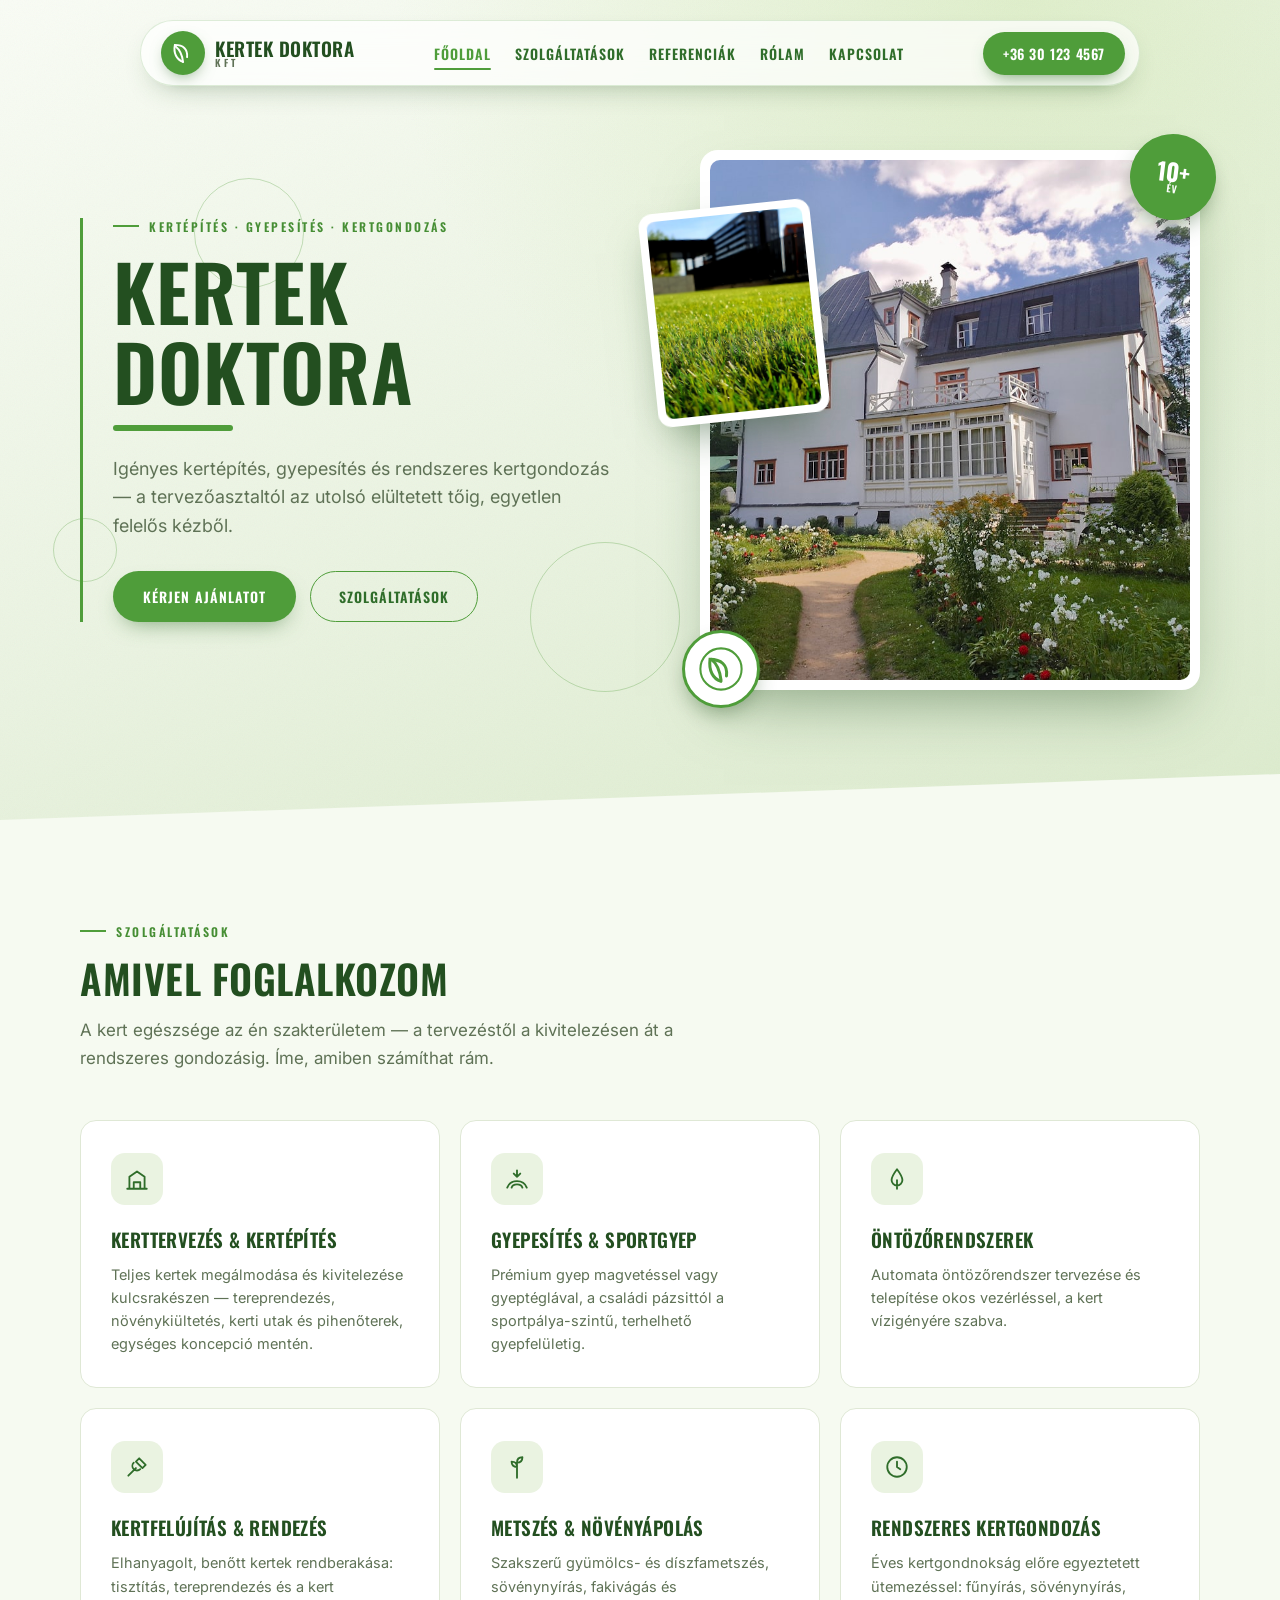
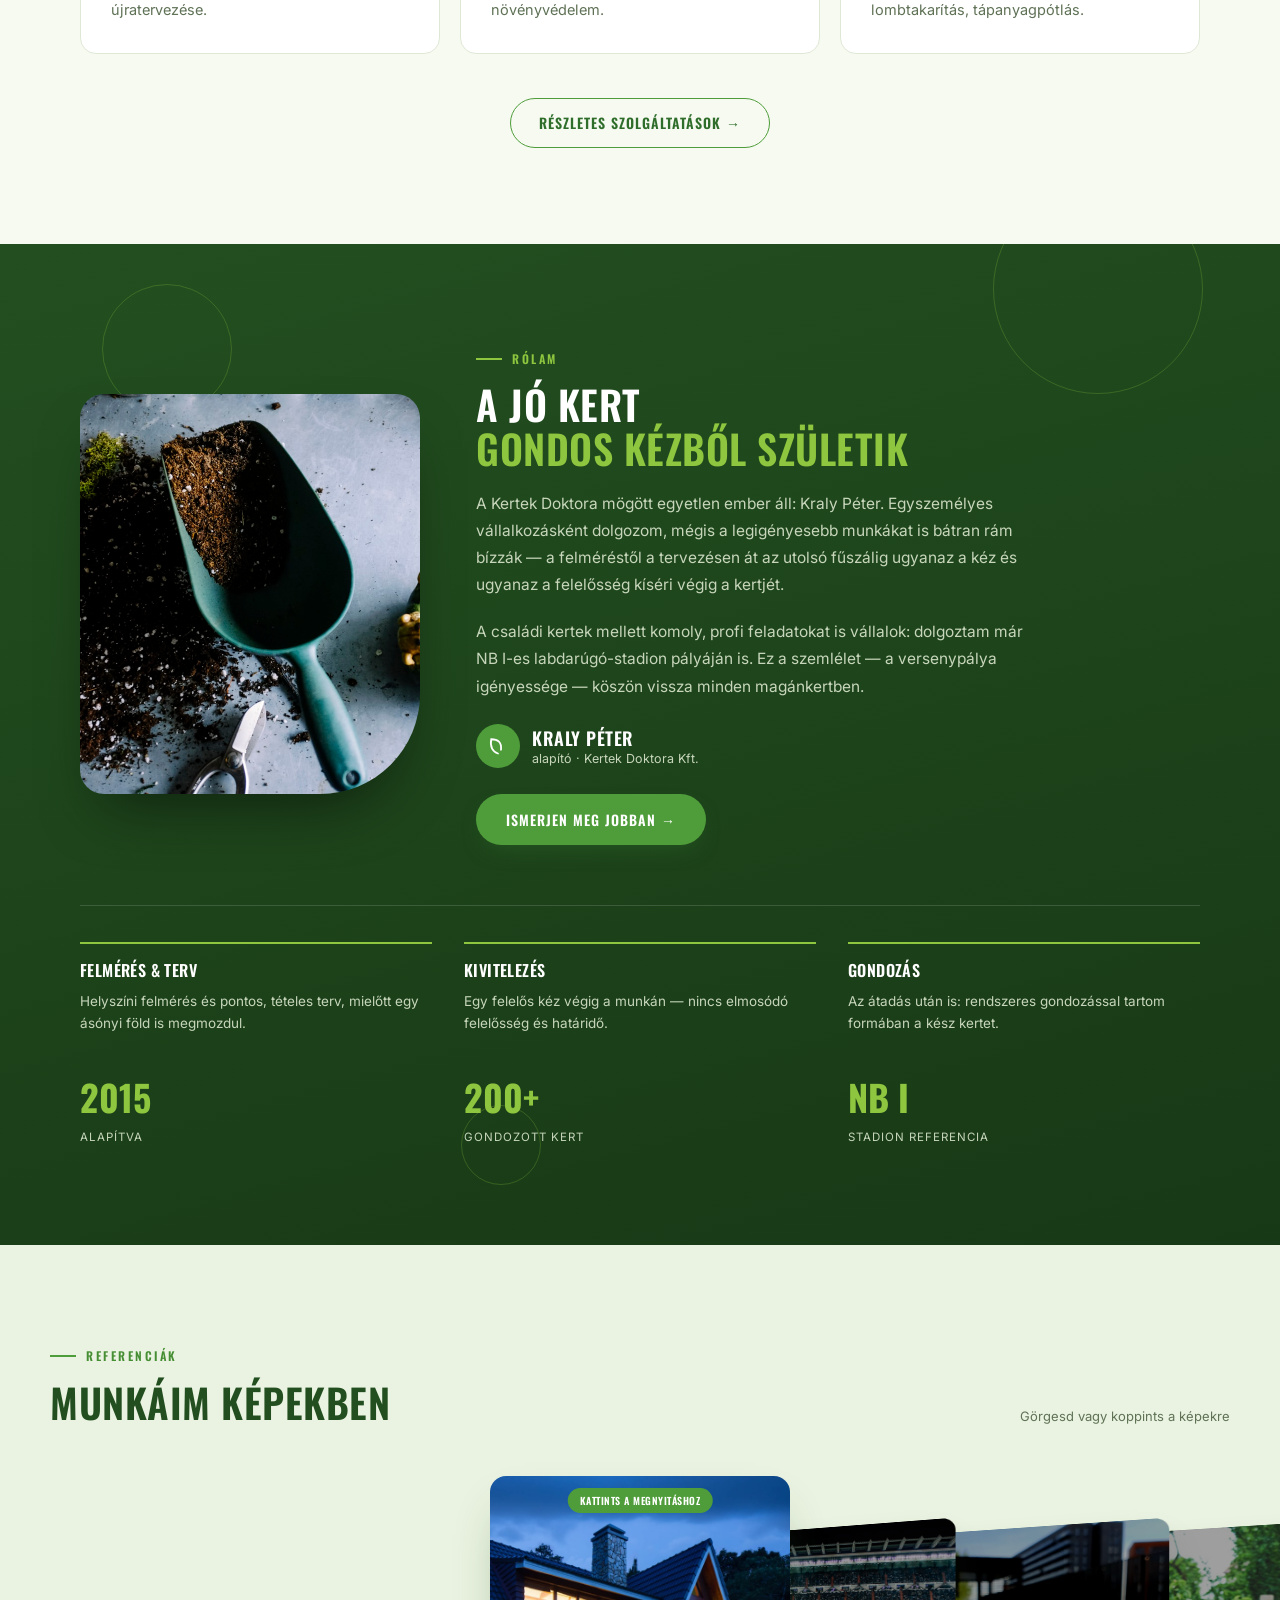
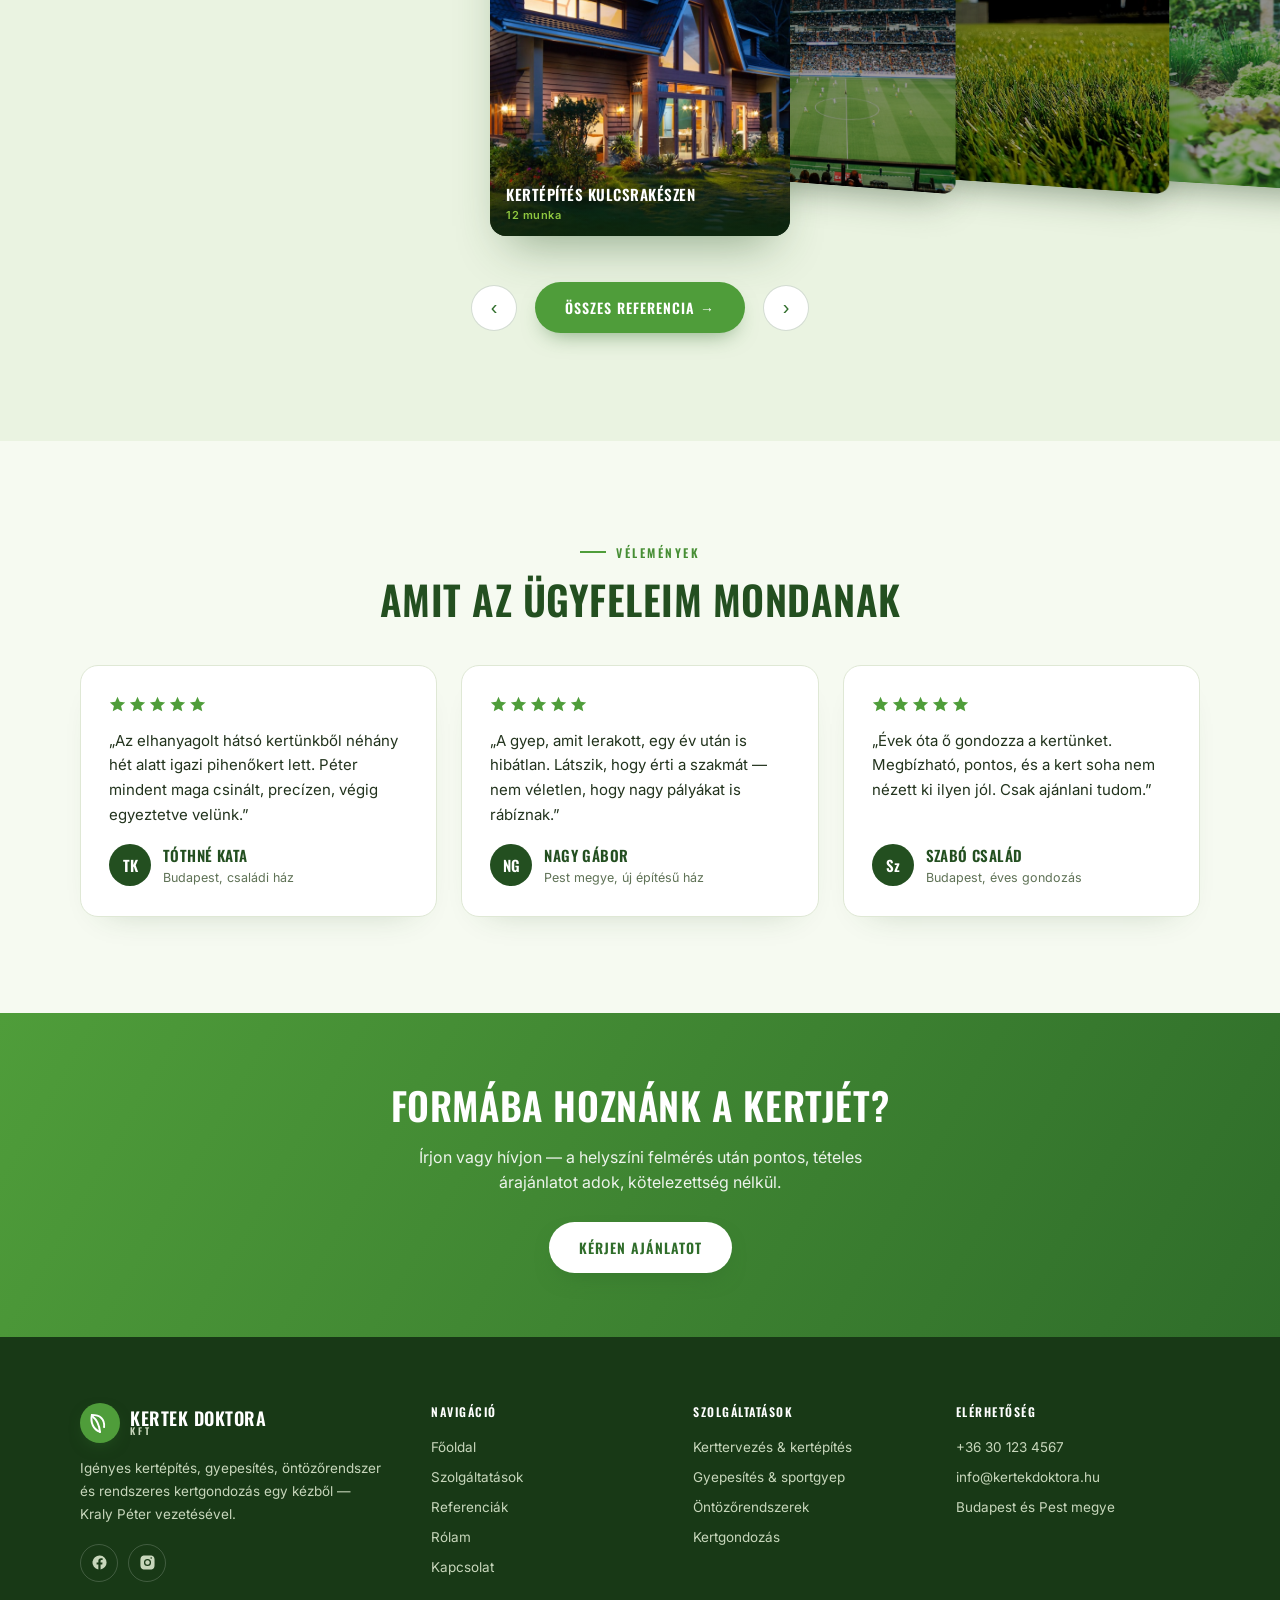
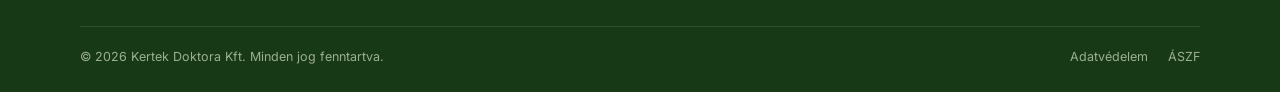
==== commit c78b35c7: "Név javítás (Kraly Péter), Facebook ki a menüből, ultetes.jpg eltávolítva - Kray Péter → Kraly Péter" ====
--- a/index.html
+++ b/index.html
@@ -4,7 +4,7 @@
 <meta charset="UTF-8">
 <meta name="viewport" content="width=device-width, initial-scale=1.0">
 <title>Kertek Doktora Kft — Kertépítés, gyepesítés és kertgondozás</title>
-<meta name="description" content="Kertek Doktora Kft — igényes kertépítés, gyepesítés, öntözőrendszer és rendszeres kertgondozás egy kézből, Kray Péter vezetésével. A tervezéstől a gondozásig. Kérjen ingyenes árajánlatot.">
+<meta name="description" content="Kertek Doktora Kft — igényes kertépítés, gyepesítés, öntözőrendszer és rendszeres kertgondozás egy kézből, Kraly Péter vezetésével. A tervezéstől a gondozásig. Kérjen ingyenes árajánlatot.">
 <meta name="robots" content="index, follow">
 <link rel="canonical" href="https://kertekdoktora.hu/">
 <!-- CSERÉLENDŐ ADATOK indulás előtt: telefonszám, e-mail, város/cím, térkép-koordináták, valós fotók. -->
@@ -27,7 +27,7 @@
   "telephone": "+36301234567",
   "priceRange": "$$",
   "foundingDate": "2015",
-  "founder": { "@type": "Person", "name": "Kray Péter" },
+  "founder": { "@type": "Person", "name": "Kraly Péter" },
   "address": { "@type": "PostalAddress", "addressLocality": "Budapest", "addressCountry": "HU" },
   "areaServed": "Budapest és Pest megye",
   "openingHoursSpecification": { "@type": "OpeningHoursSpecification", "dayOfWeek": ["Monday","Tuesday","Wednesday","Thursday","Friday","Saturday"], "opens": "07:00", "closes": "18:00" },
@@ -57,7 +57,6 @@
       <a href="kapcsolat.html">Kapcsolat</a>
     </div>
     <div class="nav-right">
-      <svg class="fb-icon" viewBox="0 0 24 24"><path d="M22 12a10 10 0 1 0-11.6 9.9v-7H7.9V12h2.5V9.8c0-2.5 1.5-3.9 3.8-3.9 1.1 0 2.2.2 2.2.2v2.5h-1.3c-1.2 0-1.6.8-1.6 1.6V12h2.8l-.4 2.9h-2.4v7A10 10 0 0 0 22 12"/></svg>
       <a class="phone-btn" href="tel:+36301234567">+36 30 123 4567</a>
       <button class="nav-burger" id="navBurger" aria-label="Menü megnyitása" aria-expanded="false"><span></span><span></span><span></span></button>
     </div>
@@ -114,15 +113,15 @@
   <section class="about" id="rolam">
     <div class="about-shape s1"></div><div class="about-shape s2"></div><div class="about-shape s3"></div>
     <div class="about-inner">
-      <div class="about-imgwrap"><img src="assets/img/ultetes.jpg" alt="Kray Péter munka közben, növények ültetése"></div>
+      <div class="about-imgwrap"><img src="assets/img/talaj-szerszam.jpg" alt="Talaj-előkészítés és kertépítés munka közben"></div>
       <div class="about-text">
         <div class="eyebrow on-dark">Rólam</div>
         <h2 class="about-title"><span>A jó kert</span><span>gondos kézből születik</span></h2>
-        <p>A Kertek Doktora mögött egyetlen ember áll: Kray Péter. Egyszemélyes vállalkozásként dolgozom, mégis a legigényesebb munkákat is bátran rám bízzák — a felméréstől a tervezésen át az utolsó fűszálig ugyanaz a kéz és ugyanaz a felelősség kíséri végig a kertjét.</p>
+        <p>A Kertek Doktora mögött egyetlen ember áll: Kraly Péter. Egyszemélyes vállalkozásként dolgozom, mégis a legigényesebb munkákat is bátran rám bízzák — a felméréstől a tervezésen át az utolsó fűszálig ugyanaz a kéz és ugyanaz a felelősség kíséri végig a kertjét.</p>
         <p>A családi kertek mellett komoly, profi feladatokat is vállalok: dolgoztam már NB I-es labdarúgó-stadion pályáján is. Ez a szemlélet — a versenypálya igényessége — köszön vissza minden magánkertben.</p>
         <div class="about-sign">
           <div class="about-sign-mark"><svg viewBox="0 0 32 32"><path d="M16 26c-7-2-11-9-9-19 9 0 14 4 13 14" fill="none" stroke="#fff" stroke-width="2.4" stroke-linecap="round"/></svg></div>
-          <div><div class="nm">Kray Péter</div><div class="rl">alapító &middot; Kertek Doktora Kft.</div></div>
+          <div><div class="nm">Kraly Péter</div><div class="rl">alapító &middot; Kertek Doktora Kft.</div></div>
         </div>
         <div style="margin-top:26px;"><a class="btn-solid" href="rolam.html">Ismerjen meg jobban →</a></div>
       </div>
@@ -193,7 +192,7 @@
     <div class="footer-top">
       <div class="footer-col">
         <div class="footer-brand"><div class="logo-box"><svg viewBox="0 0 32 32" aria-hidden="true"><path d="M16 27c-8-3-12-11-10-21 10 0 16 5 15 15" fill="none" stroke="#fff" stroke-width="2.4" stroke-linecap="round"/><path d="M7 8c5 4 8 9 9 19" fill="none" stroke="#fff" stroke-width="2.4" stroke-linecap="round"/></svg></div><div class="logo-text"><div class="top">Kertek Doktora</div><div class="bottom">Kft</div></div></div>
-        <p>Igényes kertépítés, gyepesítés, öntözőrendszer és rendszeres kertgondozás egy kézből — Kray Péter vezetésével.</p>
+        <p>Igényes kertépítés, gyepesítés, öntözőrendszer és rendszeres kertgondozás egy kézből — Kraly Péter vezetésével.</p>
         <div class="footer-social">
           <a href="#" aria-label="Facebook"><svg viewBox="0 0 24 24"><path d="M22 12a10 10 0 1 0-11.6 9.9v-7H7.9V12h2.5V9.8c0-2.5 1.5-3.9 3.8-3.9 1.1 0 2.2.2 2.2.2v2.5h-1.3c-1.2 0-1.6.8-1.6 1.6V12h2.8l-.4 2.9h-2.4v7A10 10 0 0 0 22 12"/></svg></a>
           <a href="#" aria-label="Instagram"><svg viewBox="0 0 24 24"><path d="M12 2c2.7 0 3.06.01 4.12.06 1.07.05 1.79.22 2.43.46.66.26 1.22.6 1.77 1.15.55.55.9 1.11 1.15 1.77.24.64.41 1.36.46 2.43.05 1.06.06 1.42.06 4.12s-.01 3.06-.06 4.12c-.05 1.07-.22 1.79-.46 2.43a4.9 4.9 0 0 1-1.15 1.77 4.9 4.9 0 0 1-1.77 1.15c-.64.24-1.36.41-2.43.46-1.06.05-1.42.06-4.12.06s-3.06-.01-4.12-.06c-1.07-.05-1.79-.22-2.43-.46a4.9 4.9 0 0 1-1.77-1.15 4.9 4.9 0 0 1-1.15-1.77c-.24-.64-.41-1.36-.46-2.43C2.01 15.06 2 14.7 2 12s.01-3.06.06-4.12c.05-1.07.22-1.79.46-2.43.26-.66.6-1.22 1.15-1.77A4.9 4.9 0 0 1 5.44 2.53c.64-.24 1.36-.41 2.43-.46C8.94 2.01 9.3 2 12 2Zm0 5a5 5 0 1 0 0 10 5 5 0 0 0 0-10Zm0 8.2a3.2 3.2 0 1 1 0-6.4 3.2 3.2 0 0 1 0 6.4Zm5.2-8.4a1.17 1.17 0 1 0 0-2.34 1.17 1.17 0 0 0 0 2.34Z"/></svg></a>
--- a/assets/styles.css
+++ b/assets/styles.css
@@ -221,7 +221,6 @@
 .pb-viragos::before { background-image:url('img/kert-viragos.jpg'); }
 .pb-gyep::before { background-image:url('img/gyep.jpg'); }
 .pb-modern::before { background-image:url('img/kert-modern-lawn.jpg'); }
-.pb-ultetes::before { background-image:url('img/ultetes.jpg'); }
 .pb-dus::before { background-image:url('img/kert-dus.jpg'); }
 
 /* ---------- GENERIC SECTION WRAP ---------- */
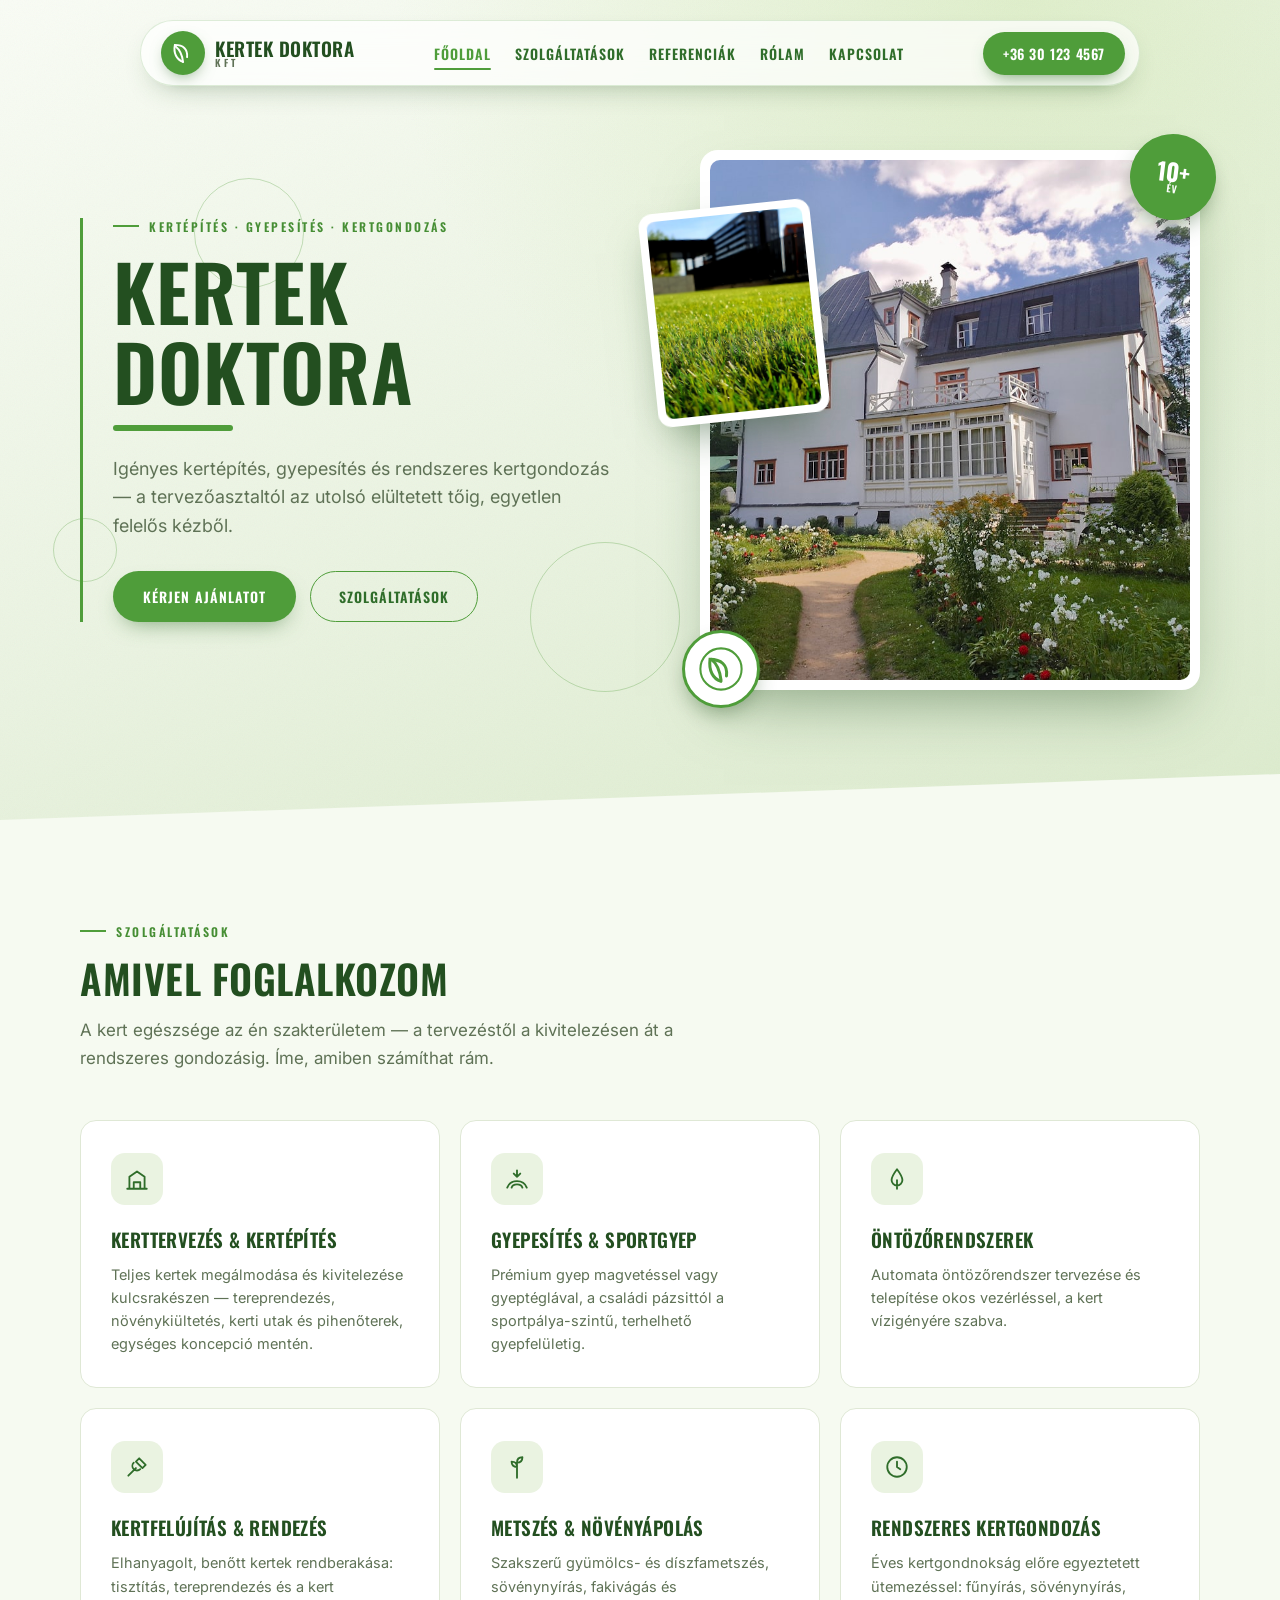
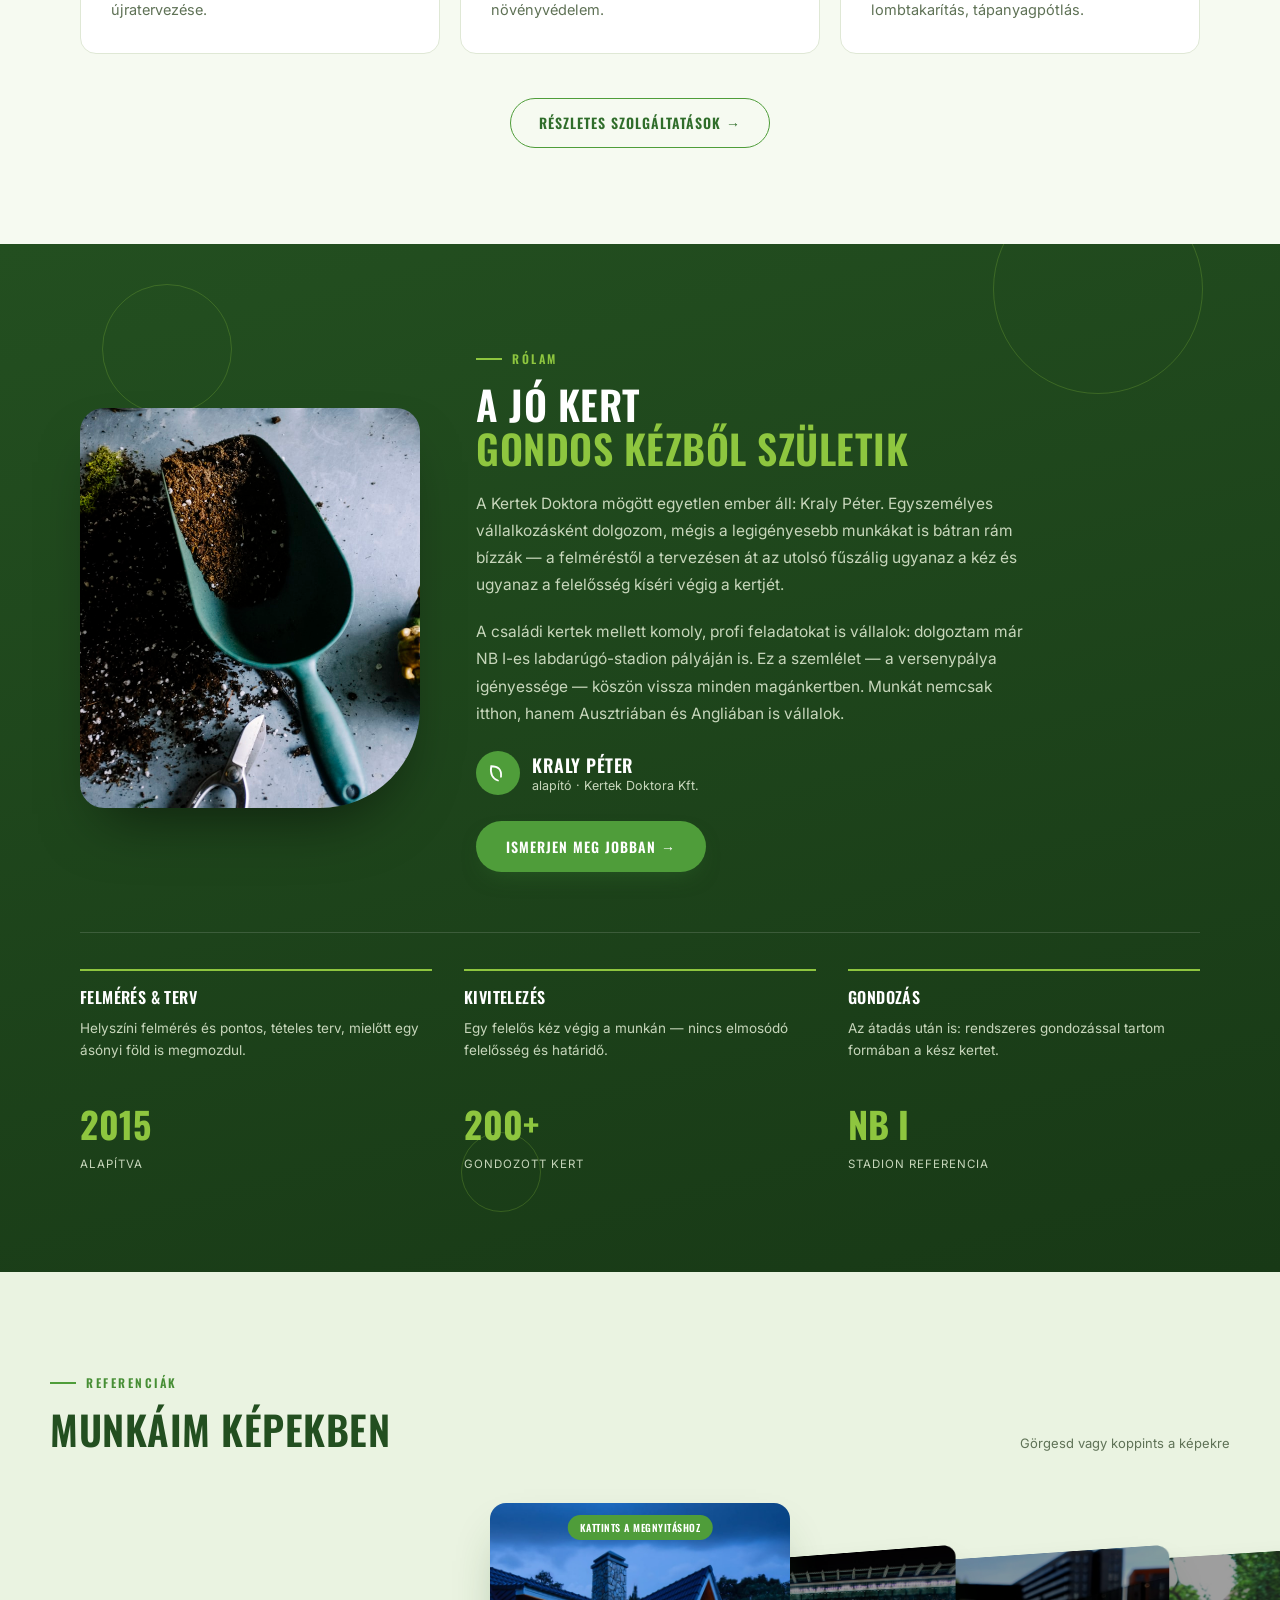
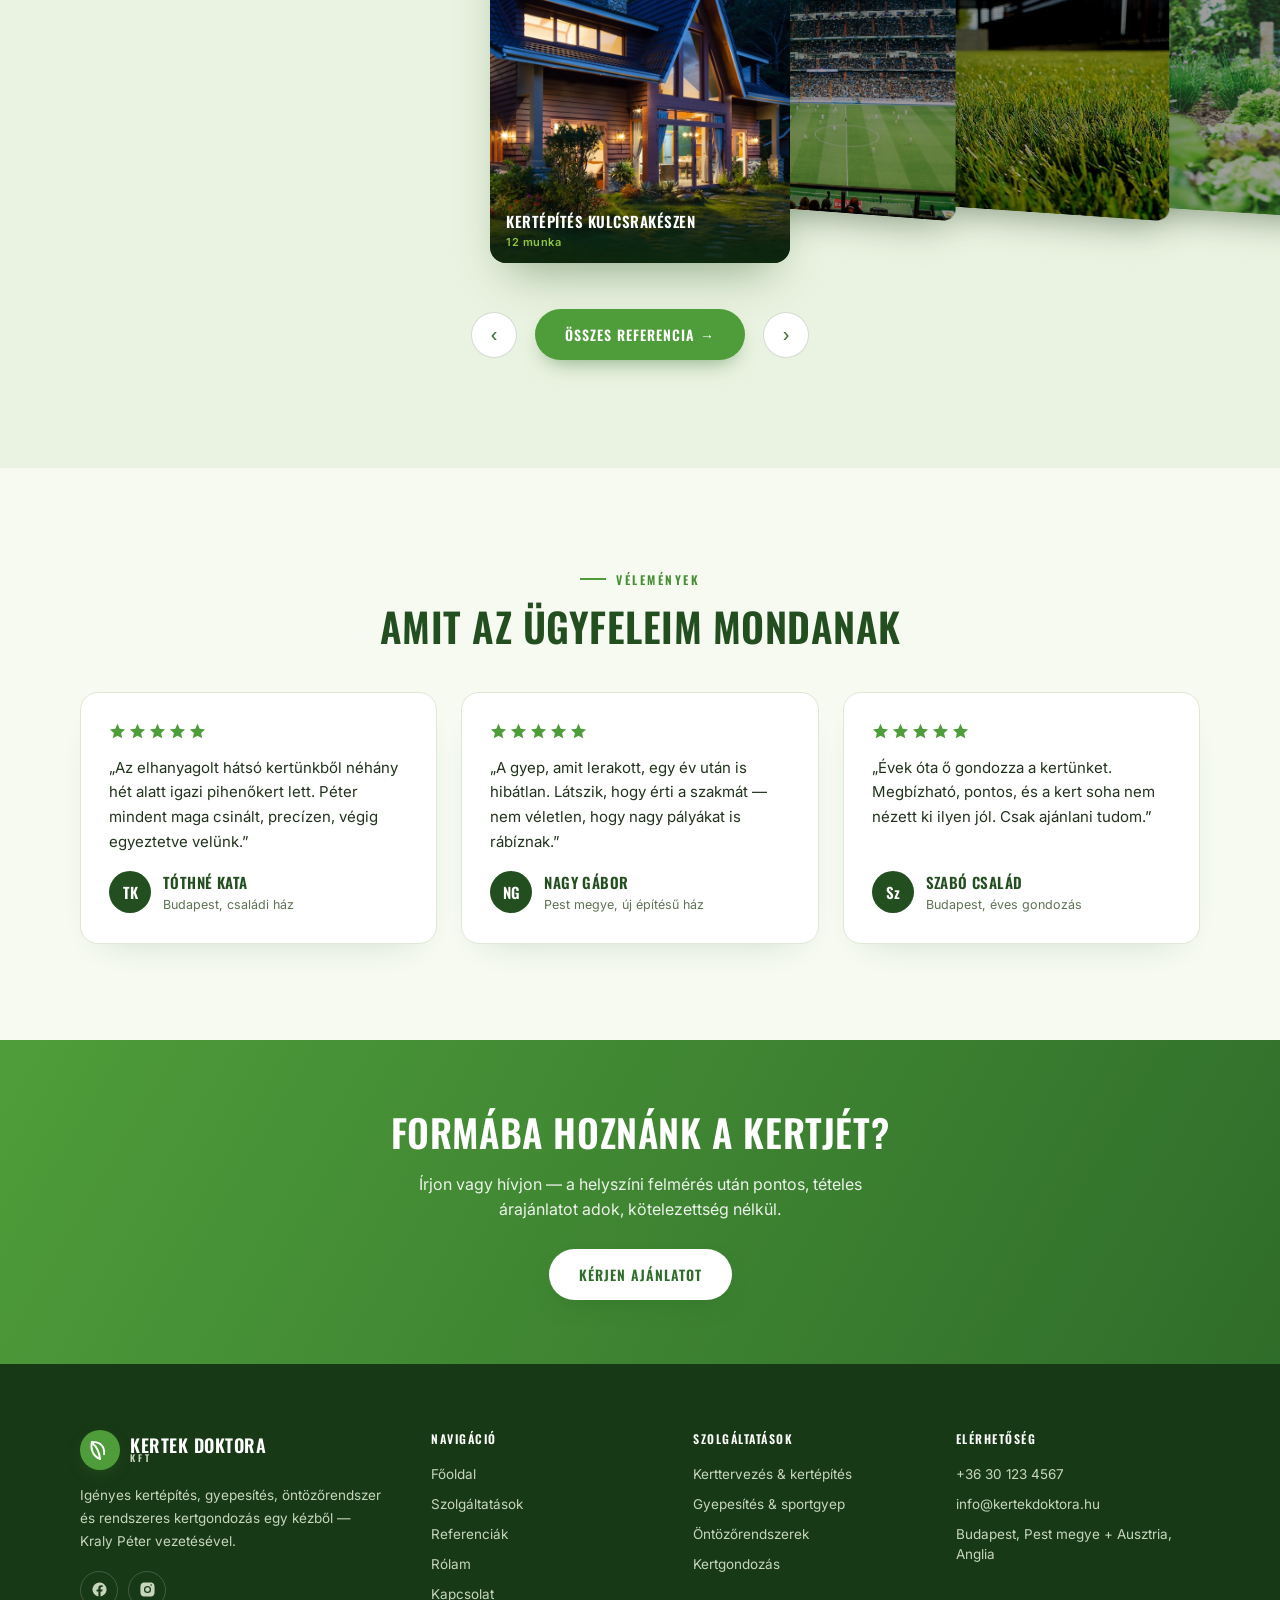
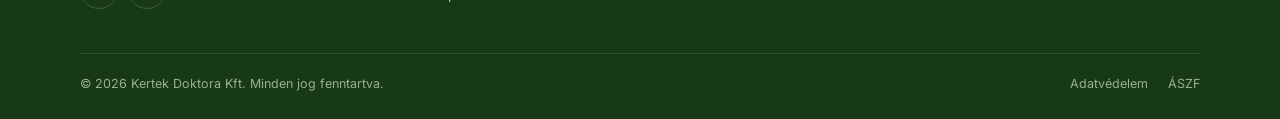
==== commit ce1c16ca: "javits" ====
--- a/index.html
+++ b/index.html
@@ -29,7 +29,7 @@
   "foundingDate": "2015",
   "founder": { "@type": "Person", "name": "Kraly Péter" },
   "address": { "@type": "PostalAddress", "addressLocality": "Budapest", "addressCountry": "HU" },
-  "areaServed": "Budapest és Pest megye",
+  "areaServed": ["Budapest és Pest megye", "Ausztria", "Anglia"],
   "openingHoursSpecification": { "@type": "OpeningHoursSpecification", "dayOfWeek": ["Monday","Tuesday","Wednesday","Thursday","Friday","Saturday"], "opens": "07:00", "closes": "18:00" },
   "image": "https://kertekdoktora.hu/assets/img/kert-viragos.jpg",
   "aggregateRating": { "@type": "AggregateRating", "ratingValue": "5.0", "reviewCount": "3" }
@@ -118,7 +118,7 @@
         <div class="eyebrow on-dark">Rólam</div>
         <h2 class="about-title"><span>A jó kert</span><span>gondos kézből születik</span></h2>
         <p>A Kertek Doktora mögött egyetlen ember áll: Kraly Péter. Egyszemélyes vállalkozásként dolgozom, mégis a legigényesebb munkákat is bátran rám bízzák — a felméréstől a tervezésen át az utolsó fűszálig ugyanaz a kéz és ugyanaz a felelősség kíséri végig a kertjét.</p>
-        <p>A családi kertek mellett komoly, profi feladatokat is vállalok: dolgoztam már NB I-es labdarúgó-stadion pályáján is. Ez a szemlélet — a versenypálya igényessége — köszön vissza minden magánkertben.</p>
+        <p>A családi kertek mellett komoly, profi feladatokat is vállalok: dolgoztam már NB I-es labdarúgó-stadion pályáján is. Ez a szemlélet — a versenypálya igényessége — köszön vissza minden magánkertben. Munkát nemcsak itthon, hanem Ausztriában és Angliában is vállalok.</p>
         <div class="about-sign">
           <div class="about-sign-mark"><svg viewBox="0 0 32 32"><path d="M16 26c-7-2-11-9-9-19 9 0 14 4 13 14" fill="none" stroke="#fff" stroke-width="2.4" stroke-linecap="round"/></svg></div>
           <div><div class="nm">Kraly Péter</div><div class="rl">alapító &middot; Kertek Doktora Kft.</div></div>
@@ -200,7 +200,7 @@
       </div>
       <div class="footer-col"><h4>Navigáció</h4><ul><li><a href="index.html">Főoldal</a></li><li><a href="szolgaltatasok.html">Szolgáltatások</a></li><li><a href="referenciak.html">Referenciák</a></li><li><a href="rolam.html">Rólam</a></li><li><a href="kapcsolat.html">Kapcsolat</a></li></ul></div>
       <div class="footer-col"><h4>Szolgáltatások</h4><ul><li><a href="szolgaltatasok.html">Kerttervezés &amp; kertépítés</a></li><li><a href="szolgaltatasok.html">Gyepesítés &amp; sportgyep</a></li><li><a href="szolgaltatasok.html">Öntözőrendszerek</a></li><li><a href="szolgaltatasok.html">Kertgondozás</a></li></ul></div>
-      <div class="footer-col"><h4>Elérhetőség</h4><ul><li><a href="tel:+36301234567">+36 30 123 4567</a></li><li><a href="mailto:info@kertekdoktora.hu">info@kertekdoktora.hu</a></li><li><a href="kapcsolat.html">Budapest és Pest megye</a></li></ul></div>
+      <div class="footer-col"><h4>Elérhetőség</h4><ul><li><a href="tel:+36301234567">+36 30 123 4567</a></li><li><a href="mailto:info@kertekdoktora.hu">info@kertekdoktora.hu</a></li><li><a href="kapcsolat.html">Budapest, Pest megye + Ausztria, Anglia</a></li></ul></div>
     </div>
     <div class="footer-bottom"><p>© 2026 Kertek Doktora Kft. Minden jog fenntartva.</p><div class="footer-legal"><a href="#">Adatvédelem</a><a href="#">ÁSZF</a></div></div>
   </footer>
--- a/assets/styles.css
+++ b/assets/styles.css
@@ -203,9 +203,8 @@
 
 /* ---------- SUBPAGE BANNER ---------- */
 .page-banner {
-  position:relative; margin-top:0; padding:170px 80px 76px; overflow:hidden;
+  position:relative; margin-top:0; padding:170px 80px 72px; overflow:hidden;
   display:flex; align-items:flex-end; min-height:340px;
-  clip-path:polygon(0 0, 100% 0, 100% calc(100% - 40px), 0 100%);
 }
 .page-banner::before { content:""; position:absolute; inset:0; background-size:cover; background-position:center; z-index:0; }
 .page-banner::after { content:""; position:absolute; inset:0; background:linear-gradient(160deg, rgba(24,57,22,0.72), rgba(35,79,32,0.82)); z-index:1; }
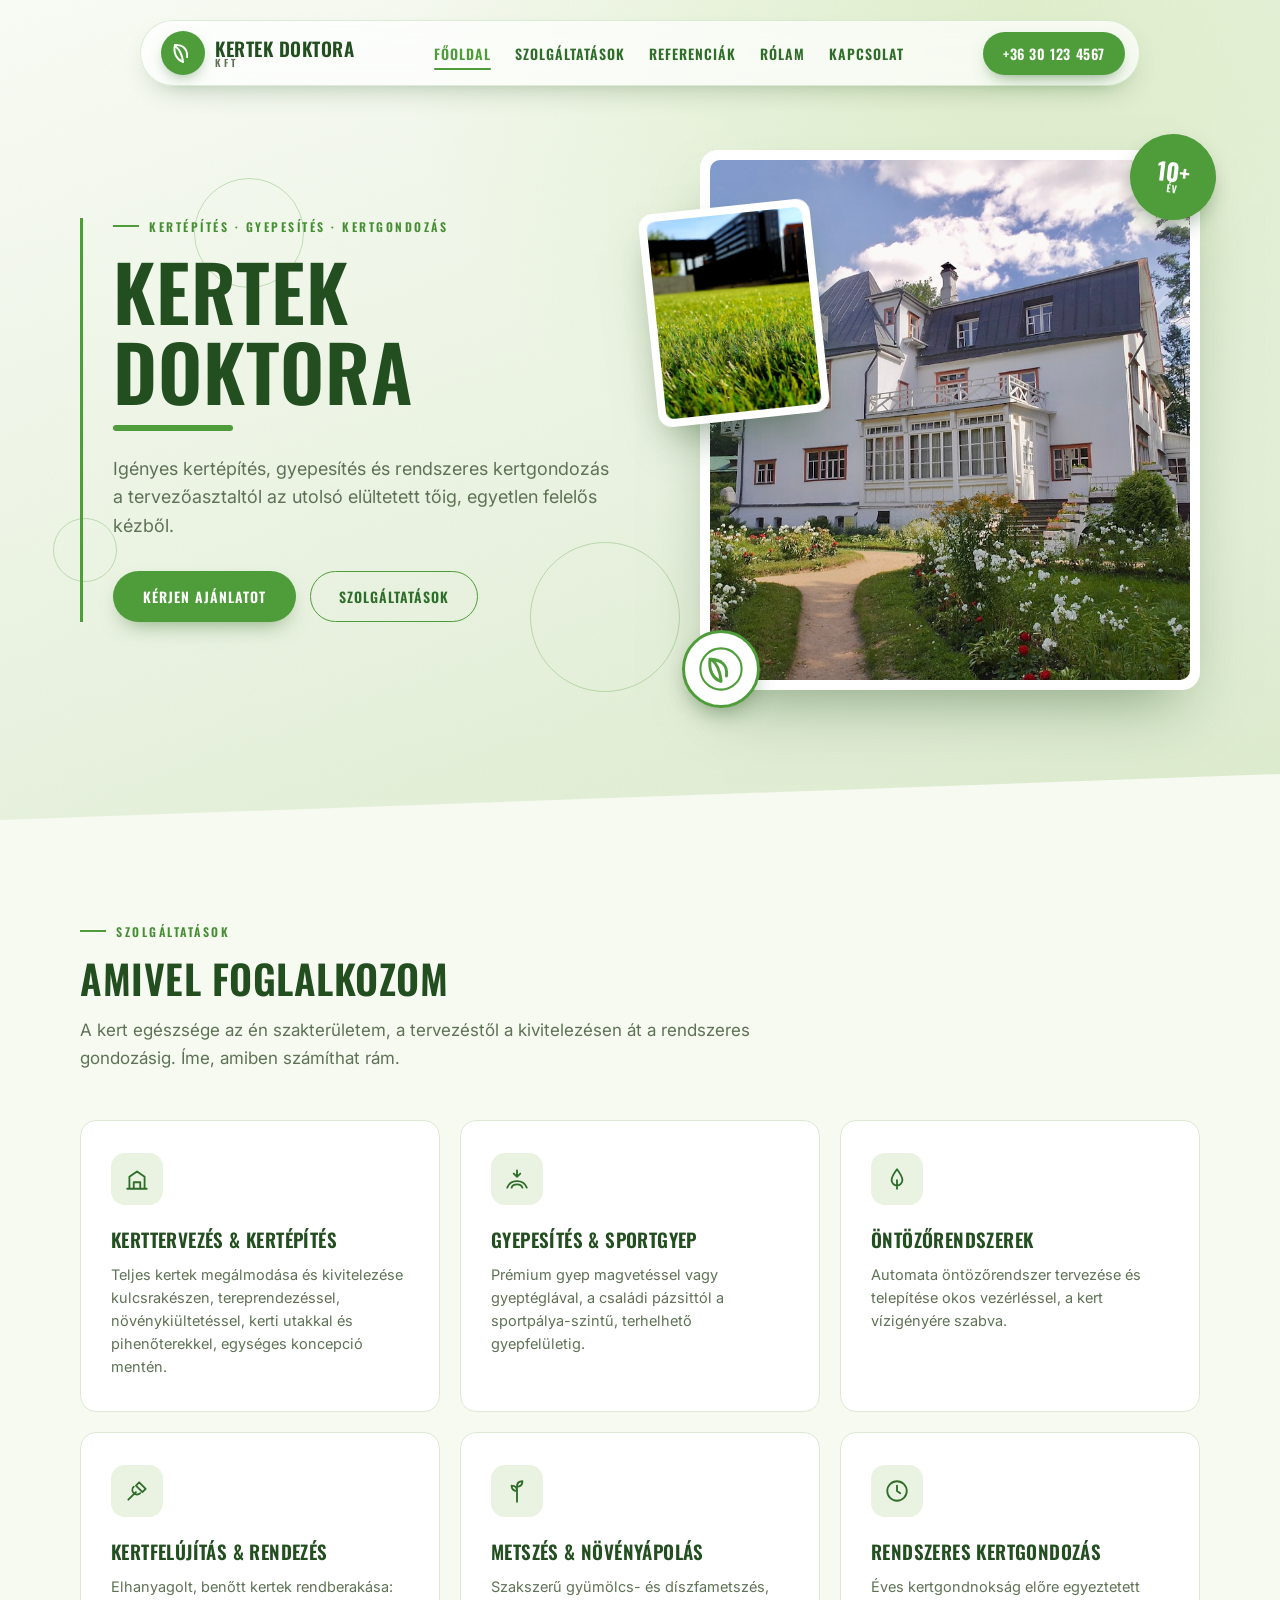
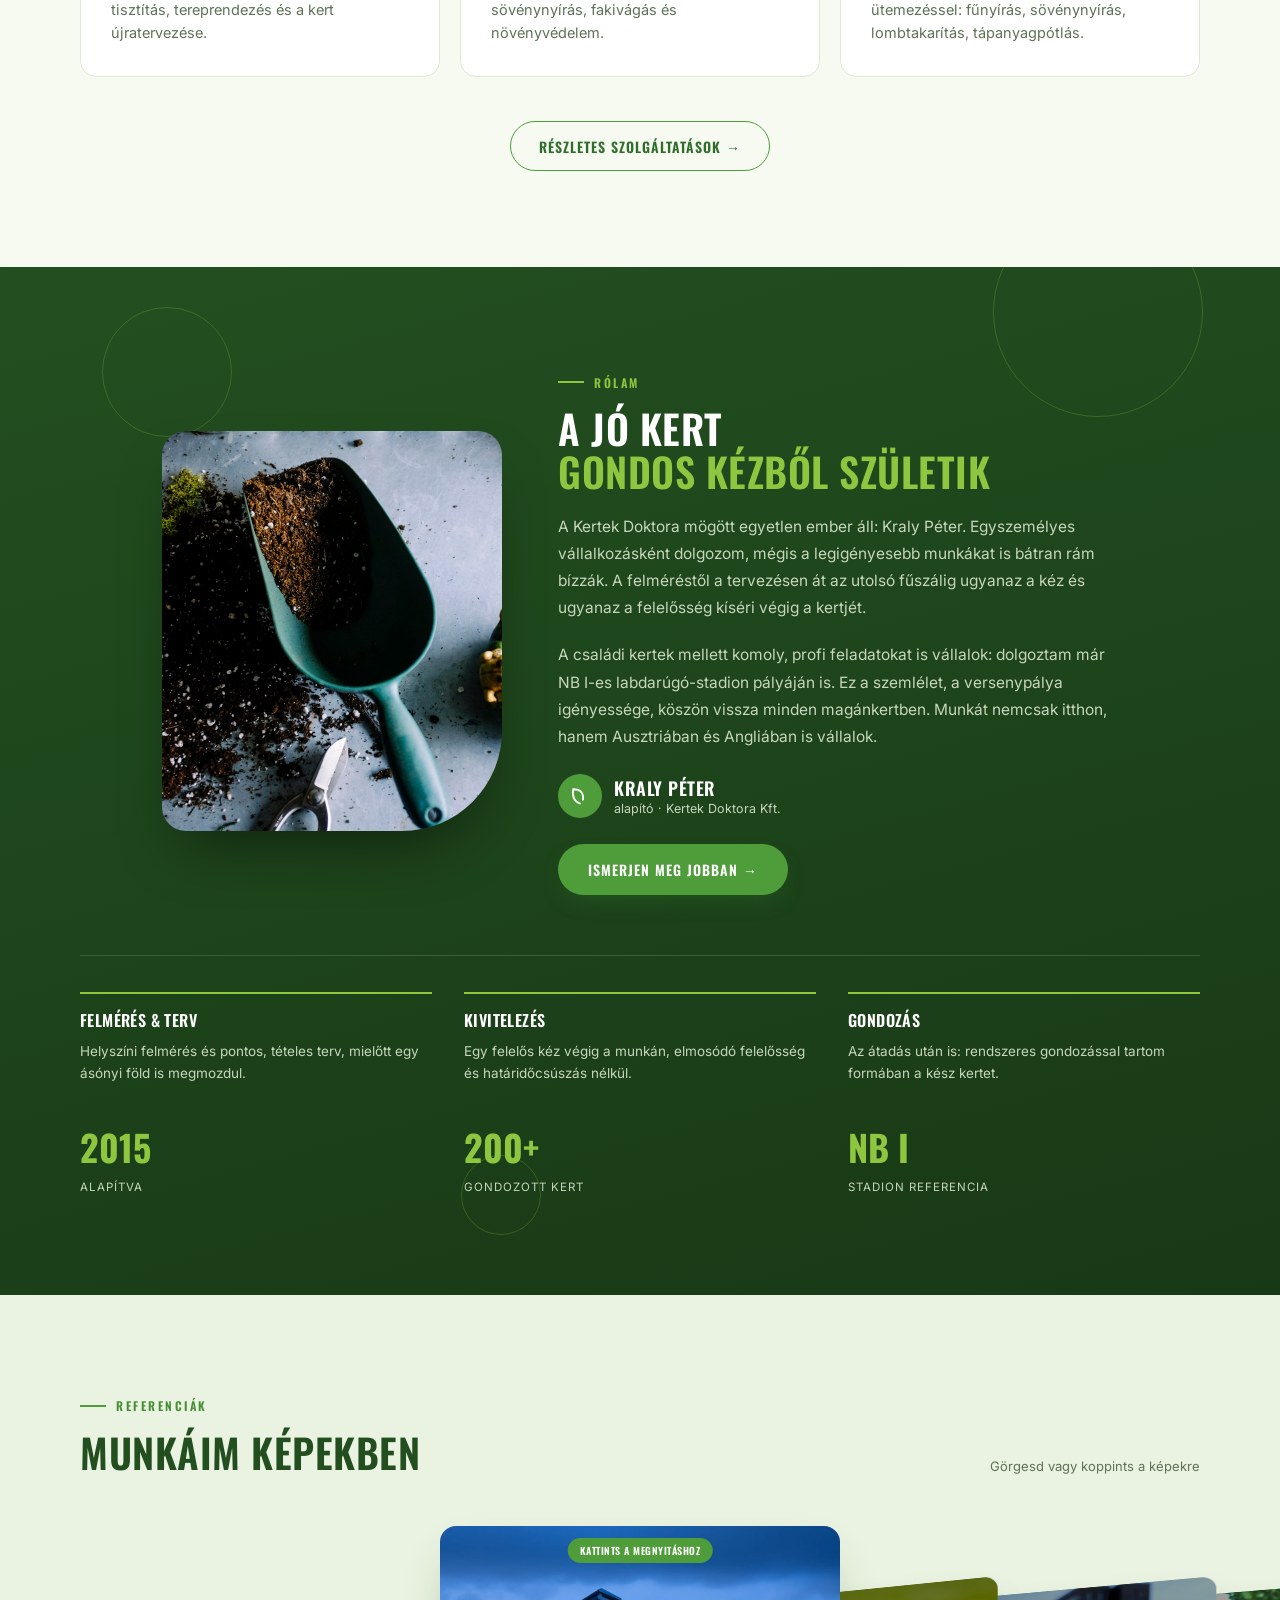
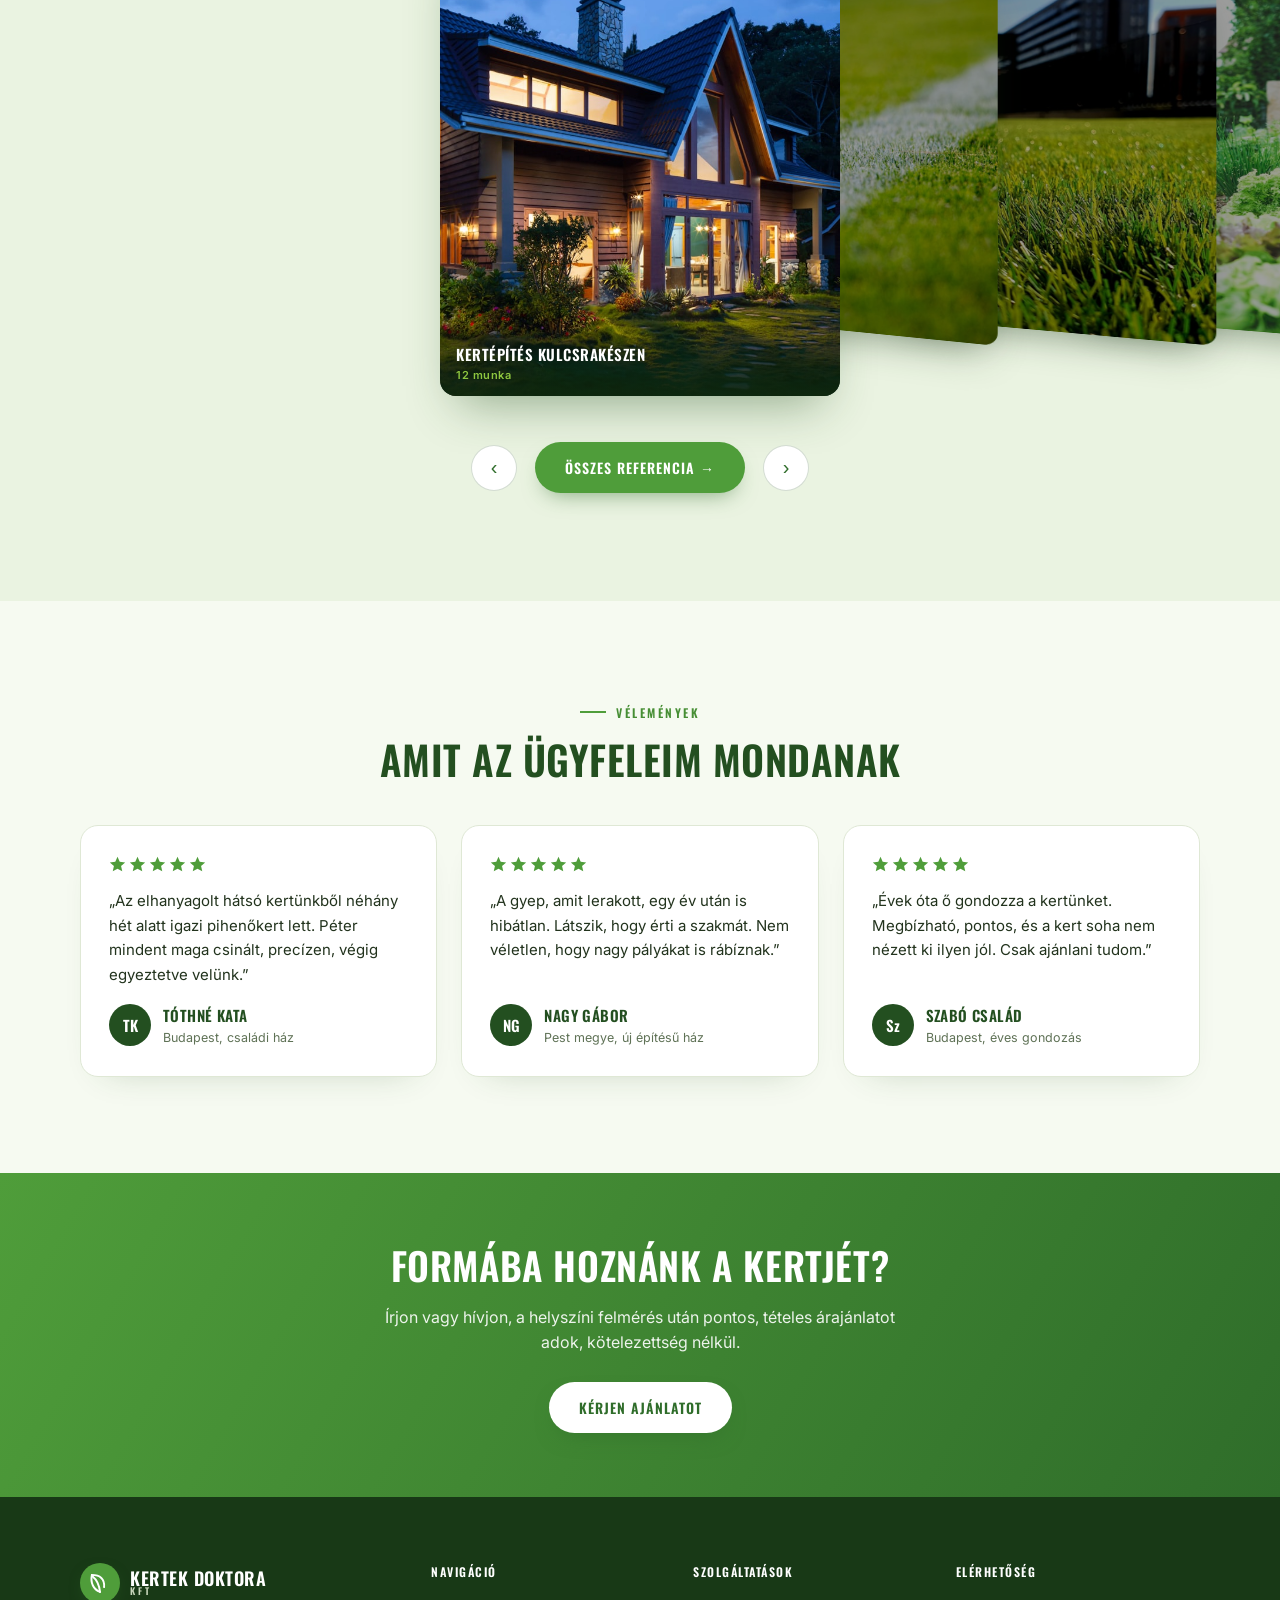
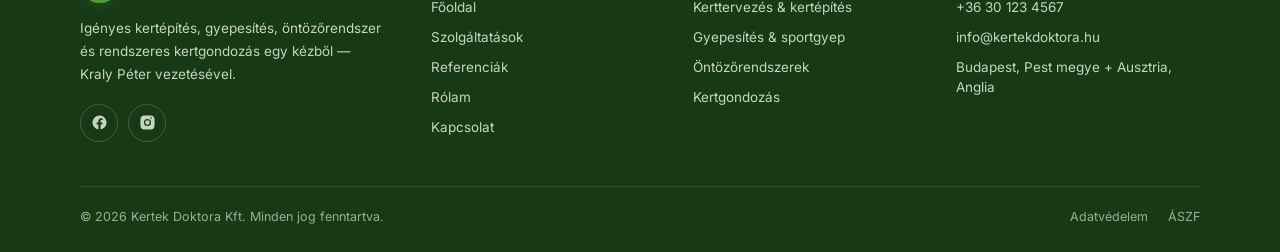
==== commit 9d798eef: "Push" ====
--- a/index.html
+++ b/index.html
@@ -3,14 +3,14 @@
 <head>
 <meta charset="UTF-8">
 <meta name="viewport" content="width=device-width, initial-scale=1.0">
-<title>Kertek Doktora Kft — Kertépítés, gyepesítés és kertgondozás</title>
-<meta name="description" content="Kertek Doktora Kft — igényes kertépítés, gyepesítés, öntözőrendszer és rendszeres kertgondozás egy kézből, Kraly Péter vezetésével. A tervezéstől a gondozásig. Kérjen ingyenes árajánlatot.">
+<title>Kertek Doktora Kft, kertépítés, gyepesítés és kertgondozás</title>
+<meta name="description" content="Kertek Doktora Kft, igényes kertépítés, gyepesítés, öntözőrendszer és rendszeres kertgondozás egy kézből, Kraly Péter vezetésével. A tervezéstől a gondozásig. Kérjen ingyenes árajánlatot.">
 <meta name="robots" content="index, follow">
 <link rel="canonical" href="https://kertekdoktora.hu/">
 <!-- CSERÉLENDŐ ADATOK indulás előtt: telefonszám, e-mail, város/cím, térkép-koordináták, valós fotók. -->
 <meta property="og:type" content="website">
 <meta property="og:site_name" content="Kertek Doktora Kft">
-<meta property="og:title" content="Kertek Doktora Kft — Kertépítés, gyepesítés és kertgondozás">
+<meta property="og:title" content="Kertek Doktora Kft, kertépítés, gyepesítés és kertgondozás">
 <meta property="og:description" content="Igényes kertépítés, gyepesítés, öntözőrendszer és rendszeres kertgondozás egy kézből. A tervezéstől a gondozásig.">
 <meta property="og:image" content="https://kertekdoktora.hu/assets/img/kert-viragos.jpg">
 <meta property="og:locale" content="hu_HU">
@@ -45,7 +45,7 @@
   </div>
 
   <nav class="navbar" id="navbar">
-    <a href="index.html" class="logo" aria-label="Kertek Doktora Kft — főoldal">
+    <a href="index.html" class="logo" aria-label="Kertek Doktora Kft, főoldal">
       <div class="logo-box"><svg viewBox="0 0 32 32" aria-hidden="true"><path d="M16 27c-8-3-12-11-10-21 10 0 16 5 15 15" fill="none" stroke="#fff" stroke-width="2.4" stroke-linecap="round"/><path d="M7 8c5 4 8 9 9 19" fill="none" stroke="#fff" stroke-width="2.4" stroke-linecap="round"/></svg></div>
       <div class="logo-text"><div class="top">Kertek Doktora</div><div class="bottom">Kft</div></div>
     </a>
@@ -77,7 +77,7 @@
       <div class="eyebrow">Kertépítés &middot; Gyepesítés &middot; Kertgondozás</div>
       <h1 class="hero-title"><span>Kertek Doktora</span></h1>
       <div class="hero-underline"></div>
-      <div class="hero-sub">Igényes kertépítés, gyepesítés és rendszeres kertgondozás — a tervezőasztaltól az utolsó elültetett tőig, egyetlen felelős kézből.</div>
+      <div class="hero-sub">Igényes kertépítés, gyepesítés és rendszeres kertgondozás a tervezőasztaltól az utolsó elültetett tőig, egyetlen felelős kézből.</div>
       <div class="hero-ctas">
         <a class="btn-solid" href="kapcsolat.html">Kérjen ajánlatot</a>
         <a class="btn-outline" href="szolgaltatasok.html">Szolgáltatások</a>
@@ -97,10 +97,10 @@
     <div class="section-head">
       <div class="eyebrow">Szolgáltatások</div>
       <h2 class="sec-title">Amivel foglalkozom</h2>
-      <p class="section-lede">A kert egészsége az én szakterületem — a tervezéstől a kivitelezésen át a rendszeres gondozásig. Íme, amiben számíthat rám.</p>
+      <p class="section-lede">A kert egészsége az én szakterületem, a tervezéstől a kivitelezésen át a rendszeres gondozásig. Íme, amiben számíthat rám.</p>
     </div>
     <div class="services-grid">
-      <div class="service-card"><div class="service-icon"><svg viewBox="0 0 24 24"><path d="M3 21h18M5 21V10l7-5 7 5v11M9 21v-6h6v6"/></svg></div><div class="service-title">Kerttervezés &amp; kertépítés</div><p class="service-desc">Teljes kertek megálmodása és kivitelezése kulcsrakészen — tereprendezés, növénykiültetés, kerti utak és pihenőterek, egységes koncepció mentén.</p></div>
+      <div class="service-card"><div class="service-icon"><svg viewBox="0 0 24 24"><path d="M3 21h18M5 21V10l7-5 7 5v11M9 21v-6h6v6"/></svg></div><div class="service-title">Kerttervezés &amp; kertépítés</div><p class="service-desc">Teljes kertek megálmodása és kivitelezése kulcsrakészen, tereprendezéssel, növénykiültetéssel, kerti utakkal és pihenőterekkel, egységes koncepció mentén.</p></div>
       <div class="service-card"><div class="service-icon"><svg viewBox="0 0 24 24"><path d="M3 20c3-8 15-8 18 0M7 20c1-4 9-4 10 0M12 4v6M9 7l3 3 3-3"/></svg></div><div class="service-title">Gyepesítés &amp; sportgyep</div><p class="service-desc">Prémium gyep magvetéssel vagy gyeptéglával, a családi pázsittól a sportpálya-szintű, terhelhető gyepfelületig.</p></div>
       <div class="service-card"><div class="service-icon"><svg viewBox="0 0 24 24"><path d="M12 3c3 4 5 7 5 10a5 5 0 0 1-10 0c0-3 2-6 5-10zM12 13v8"/></svg></div><div class="service-title">Öntözőrendszerek</div><p class="service-desc">Automata öntözőrendszer tervezése és telepítése okos vezérléssel, a kert vízigényére szabva.</p></div>
       <div class="service-card"><div class="service-icon"><svg viewBox="0 0 24 24"><path d="M4 20l7-7M9 8a4 4 0 1 0 6 6M14 4l6 6-3 3-6-6z"/></svg></div><div class="service-title">Kertfelújítás &amp; rendezés</div><p class="service-desc">Elhanyagolt, benőtt kertek rendberakása: tisztítás, tereprendezés és a kert újratervezése.</p></div>
@@ -117,8 +117,8 @@
       <div class="about-text">
         <div class="eyebrow on-dark">Rólam</div>
         <h2 class="about-title"><span>A jó kert</span><span>gondos kézből születik</span></h2>
-        <p>A Kertek Doktora mögött egyetlen ember áll: Kraly Péter. Egyszemélyes vállalkozásként dolgozom, mégis a legigényesebb munkákat is bátran rám bízzák — a felméréstől a tervezésen át az utolsó fűszálig ugyanaz a kéz és ugyanaz a felelősség kíséri végig a kertjét.</p>
-        <p>A családi kertek mellett komoly, profi feladatokat is vállalok: dolgoztam már NB I-es labdarúgó-stadion pályáján is. Ez a szemlélet — a versenypálya igényessége — köszön vissza minden magánkertben. Munkát nemcsak itthon, hanem Ausztriában és Angliában is vállalok.</p>
+        <p>A Kertek Doktora mögött egyetlen ember áll: Kraly Péter. Egyszemélyes vállalkozásként dolgozom, mégis a legigényesebb munkákat is bátran rám bízzák. A felméréstől a tervezésen át az utolsó fűszálig ugyanaz a kéz és ugyanaz a felelősség kíséri végig a kertjét.</p>
+        <p>A családi kertek mellett komoly, profi feladatokat is vállalok: dolgoztam már NB I-es labdarúgó-stadion pályáján is. Ez a szemlélet, a versenypálya igényessége, köszön vissza minden magánkertben. Munkát nemcsak itthon, hanem Ausztriában és Angliában is vállalok.</p>
         <div class="about-sign">
           <div class="about-sign-mark"><svg viewBox="0 0 32 32"><path d="M16 26c-7-2-11-9-9-19 9 0 14 4 13 14" fill="none" stroke="#fff" stroke-width="2.4" stroke-linecap="round"/></svg></div>
           <div><div class="nm">Kraly Péter</div><div class="rl">alapító &middot; Kertek Doktora Kft.</div></div>
@@ -128,7 +128,7 @@
     </div>
     <div class="about-row">
       <div class="about-point"><b>Felmérés &amp; terv</b><span>Helyszíni felmérés és pontos, tételes terv, mielőtt egy ásónyi föld is megmozdul.</span></div>
-      <div class="about-point"><b>Kivitelezés</b><span>Egy felelős kéz végig a munkán — nincs elmosódó felelősség és határidő.</span></div>
+      <div class="about-point"><b>Kivitelezés</b><span>Egy felelős kéz végig a munkán, elmosódó felelősség és határidőcsúszás nélkül.</span></div>
       <div class="about-point"><b>Gondozás</b><span>Az átadás után is: rendszeres gondozással tartom formában a kész kertet.</span></div>
     </div>
     <div class="about-stats">
@@ -146,10 +146,10 @@
     <div class="refs-stage-wrap" id="refsWrap">
       <div class="refs-stage" id="refsStage">
         <div class="refs-card" data-i="0" data-href="referenciak.html#kertepites"><img src="assets/img/kert-modern-haz.jpg" alt="Kertépítés — modern ház tervezett kertje"><div class="cap">Kertépítés kulcsrakészen<b>12 munka</b></div></div>
-        <div class="refs-card" data-i="1" data-href="referenciak.html#sportgyep"><img src="assets/img/stadion.jpg" alt="Sportpálya-gyep — stadion pálya"><div class="cap">Sportpálya-gyep &amp; stadion<b>Kiemelt referencia</b></div></div>
+        <div class="refs-card" data-i="1" data-href="referenciak.html#sportgyep"><img src="assets/img/sportgyep.jpg" alt="Focipálya-szintű, vonalazott sportgyep"><div class="cap">Sportpálya-gyep &amp; stadion<b>Kiemelt referencia</b></div></div>
         <div class="refs-card" data-i="2" data-href="referenciak.html#ontozes"><img src="assets/img/gyep.jpg" alt="Öntözőrendszer — egészséges pázsit"><div class="cap">Öntözőrendszer telepítés<b>18 munka</b></div></div>
         <div class="refs-card" data-i="3" data-href="referenciak.html#felujitas"><img src="assets/img/magasagyas.jpg" alt="Kertfelújítás — magaságyások"><div class="cap">Kertfelújítás &amp; rendezés<b>25 munka</b></div></div>
-        <div class="refs-card" data-i="4" data-href="referenciak.html#terkovezes"><img src="assets/img/kert-modern-lawn.jpg" alt="Térkövezés és terasz modern kertben"><div class="cap">Térkövezés &amp; terasz<b>9 munka</b></div></div>
+        <div class="refs-card" data-i="4" data-href="referenciak.html#terkovezes"><img src="assets/img/kert-dus.jpg" alt="Térkövezés és terasz gondozott kertben"><div class="cap">Térkövezés &amp; terasz<b>9 munka</b></div></div>
         <div class="refs-card" data-i="5" data-href="referenciak.html#novenyultetes"><img src="assets/img/buxus-metszes.jpg" alt="Sövény és formára nyírt növények"><div class="cap">Sövény &amp; növénykiültetés<b>30 munka</b></div></div>
         <div class="refs-card" data-i="6" data-href="referenciak.html#gondozas"><img src="assets/img/kert-dus.jpg" alt="Rendszeres kertgondozás — dús, ápolt kert"><div class="cap">Rendszeres kertgondozás<b>Éves szerződések</b></div></div>
       </div>
@@ -171,7 +171,7 @@
       </div>
       <div class="review-card">
         <div class="review-stars"><svg viewBox="0 0 20 20"><path d="M10 1l2.6 5.9 6.4.6-4.8 4.3 1.4 6.2L10 14.9 4.4 18l1.4-6.2L1 7.5l6.4-.6L10 1Z"/></svg><svg viewBox="0 0 20 20"><path d="M10 1l2.6 5.9 6.4.6-4.8 4.3 1.4 6.2L10 14.9 4.4 18l1.4-6.2L1 7.5l6.4-.6L10 1Z"/></svg><svg viewBox="0 0 20 20"><path d="M10 1l2.6 5.9 6.4.6-4.8 4.3 1.4 6.2L10 14.9 4.4 18l1.4-6.2L1 7.5l6.4-.6L10 1Z"/></svg><svg viewBox="0 0 20 20"><path d="M10 1l2.6 5.9 6.4.6-4.8 4.3 1.4 6.2L10 14.9 4.4 18l1.4-6.2L1 7.5l6.4-.6L10 1Z"/></svg><svg viewBox="0 0 20 20"><path d="M10 1l2.6 5.9 6.4.6-4.8 4.3 1.4 6.2L10 14.9 4.4 18l1.4-6.2L1 7.5l6.4-.6L10 1Z"/></svg></div>
-        <p>„A gyep, amit lerakott, egy év után is hibátlan. Látszik, hogy érti a szakmát — nem véletlen, hogy nagy pályákat is rábíznak.”</p>
+        <p>„A gyep, amit lerakott, egy év után is hibátlan. Látszik, hogy érti a szakmát. Nem véletlen, hogy nagy pályákat is rábíznak.”</p>
         <div class="review-who"><div class="review-avatar">NG</div><div><b>Nagy Gábor</b><span>Pest megye, új építésű ház</span></div></div>
       </div>
       <div class="review-card">
@@ -184,7 +184,7 @@
 
   <section class="cta-strip">
     <h2>Formába hoznánk a kertjét?</h2>
-    <p>Írjon vagy hívjon — a helyszíni felmérés után pontos, tételes árajánlatot adok, kötelezettség nélkül.</p>
+    <p>Írjon vagy hívjon, a helyszíni felmérés után pontos, tételes árajánlatot adok, kötelezettség nélkül.</p>
     <a class="btn-solid" href="kapcsolat.html">Kérjen ajánlatot</a>
   </section>
 
--- a/assets/styles.css
+++ b/assets/styles.css
@@ -263,7 +263,7 @@
 .about-shape.s1 { width:130px; height:130px; top:40px; left:8%; animation:aboutDrift 6s ease-in-out infinite; }
 .about-shape.s2 { width:80px; height:80px; bottom:60px; left:36%; animation:aboutDrift 5s ease-in-out infinite reverse; }
 .about-shape.s3 { width:210px; height:210px; top:-60px; right:6%; animation:aboutDrift 8s ease-in-out infinite; }
-.about-inner { position:relative; max-width:1180px; margin:0 auto; display:flex; align-items:center; gap:56px; flex-wrap:wrap; }
+.about-inner { position:relative; max-width:1180px; margin:0 auto; display:flex; align-items:center; justify-content:center; gap:56px; flex-wrap:wrap; }
 .about-imgwrap { position:relative; flex:0 0 340px; height:400px; border-radius:24px 24px 100px 24px; overflow:hidden; z-index:1; box-shadow:0 30px 60px -24px rgba(0,0,0,0.55); }
 .about-imgwrap img { width:100%; height:100%; object-fit:cover; }
 .about-text { position:relative; z-index:1; max-width:560px; flex:1 1 380px; }
@@ -283,17 +283,23 @@
 .about-stats { position:relative; z-index:1; max-width:1180px; margin:36px auto 0; display:grid; grid-template-columns:repeat(3,1fr); gap:32px; }
 .about-stat b { display:block; font-family:'Oswald', sans-serif; font-weight:700; font-size:36px; color:var(--lime); margin-bottom:2px; }
 .about-stat span { font-family:'Inter', sans-serif; font-size:11.5px; letter-spacing:1px; text-transform:uppercase; color:var(--muted-light); }
+@media (max-width:1100px) {
+  .about-inner { flex-direction:column; align-items:center; gap:32px; }
+  .about-imgwrap { flex:none; width:min(100%, 620px); height:360px; }
+  .about-text { width:min(100%, 620px); max-width:620px; flex:none; }
+  .about-row, .about-stats { max-width:620px; }
+}
 @media (prefers-reduced-motion: reduce) { .about-shape { animation:none; } .about-title span { animation:none; opacity:1; } }
-@media (max-width: 900px) { .about { padding:72px 30px; } .about-inner { flex-direction:column; align-items:flex-start; gap:32px; } .about-imgwrap { flex:none; width:100%; height:300px; } .about-row { grid-template-columns:1fr; row-gap:24px; } .about-stats { gap:20px; } }
-@media (max-width: 600px) { .about { padding:60px 22px; } .about-stat b { font-size:29px; } .about-stats { grid-template-columns:1fr; gap:22px; } }
+@media (max-width: 900px) { .about { padding:72px 80px; } .about-inner { flex-direction:column; align-items:center; gap:32px; } .about-imgwrap { flex:none; width:min(100%, 620px); height:300px; } .about-text { width:min(100%, 620px); max-width:620px; } .about-row { grid-template-columns:1fr; row-gap:24px; } .about-stats { gap:20px; } }
+@media (max-width: 600px) { .about { padding:60px 24px; } .about-stat b { font-size:29px; } .about-stats { grid-template-columns:1fr; gap:22px; } }
 
 /* ---------- REFS COVERFLOW (home) ---------- */
-.refs { background:var(--sage); padding:96px 32px 108px; position:relative; overflow:hidden; }
+.refs { background:var(--sage); padding:96px 80px 108px; position:relative; overflow:hidden; }
 .refs-head { max-width:1180px; margin:0 auto 32px; display:flex; align-items:flex-end; justify-content:space-between; gap:24px; flex-wrap:wrap; }
 .refs-hint { font-family:'Inter', sans-serif; font-size:13px; color:var(--muted); }
-.refs-stage-wrap { max-width:1180px; margin:0 auto; height:400px; position:relative; display:flex; align-items:center; justify-content:center; perspective:1100px; touch-action:pan-y; }
+.refs-stage-wrap { max-width:1180px; margin:0 auto; height:510px; position:relative; display:flex; align-items:center; justify-content:center; perspective:1100px; touch-action:pan-y; }
 .refs-stage { position:relative; width:100%; height:100%; display:flex; align-items:center; justify-content:center; transform-style:preserve-3d; }
-.refs-card { position:absolute; width:300px; height:360px; border-radius:16px; overflow:hidden; box-shadow:0 24px 46px -18px rgba(35,79,32,0.45); transition:transform 0.45s ease, opacity 0.45s ease, filter 0.45s ease; cursor:pointer; }
+.refs-card { position:absolute; width:400px; height:470px; border-radius:16px; overflow:hidden; box-shadow:0 24px 46px -18px rgba(35,79,32,0.45); transition:transform 0.45s ease, opacity 0.45s ease, filter 0.45s ease; cursor:pointer; }
 .refs-card img { width:100%; height:100%; object-fit:cover; display:block; }
 .refs-card .cap { position:absolute; bottom:0; left:0; right:0; padding:16px 16px 14px; background:linear-gradient(0deg, rgba(15,40,13,0.9), transparent); font-family:'Oswald', sans-serif; font-weight:600; text-transform:uppercase; letter-spacing:0.5px; font-size:15px; color:#fff; opacity:0; transition:opacity 0.3s ease; }
 .refs-card .cap b { display:block; font-family:'Inter',sans-serif; font-weight:600; color:var(--lime); font-size:11px; letter-spacing:0.5px; margin-top:3px; text-transform:none; }
@@ -302,8 +308,8 @@
 .refs-nav { position:relative; z-index:2; display:flex; align-items:center; justify-content:center; gap:18px; margin-top:26px; }
 .refs-btn { width:46px; height:46px; border-radius:50%; border:1px solid rgba(35,79,32,0.2); background:#fff; color:var(--leaf-700); font-size:20px; cursor:pointer; transition:background 0.2s ease, color 0.2s ease, border-color 0.2s ease; }
 .refs-btn:hover { background:var(--leaf); border-color:var(--leaf); color:#fff; }
-@media (max-width: 900px) { .refs { padding:64px 24px 80px; } .refs-card { width:230px; height:280px; } .refs-stage-wrap { height:330px; } }
-@media (max-width: 600px) { .refs-card { width:200px; height:250px; } .refs-stage-wrap { height:300px; } .refs-nav { flex-wrap:wrap; row-gap:14px; } .refs-btn { order:1; } #refsNext { order:2; } .refs-nav .btn-solid { order:3; width:100%; text-align:center; } }
+@media (max-width: 900px) { .refs { padding:64px 80px 80px; } .refs-card { width:230px; height:280px; } .refs-stage-wrap { height:330px; } }
+@media (max-width: 600px) { .refs { padding:56px 24px 72px; } .refs-card { width:200px; height:250px; } .refs-stage-wrap { height:300px; } .refs-nav { flex-wrap:wrap; row-gap:14px; } .refs-btn { order:1; } #refsNext { order:2; } .refs-nav .btn-solid { order:3; width:100%; text-align:center; } }
 
 /* ---------- GALLERY (referenciak page) ---------- */
 .gallery-cat { max-width:1180px; margin:0 auto; }
@@ -343,7 +349,7 @@
 .review-avatar { width:42px; height:42px; border-radius:50%; background:var(--leaf-deep); color:#fff; display:flex; align-items:center; justify-content:center; font-family:'Oswald', sans-serif; font-weight:600; font-size:15px; flex:0 0 auto; }
 .review-who b { display:block; font-family:'Oswald', sans-serif; font-weight:600; font-size:15px; text-transform:uppercase; letter-spacing:0.4px; color:var(--leaf-deep); }
 .review-who span { font-size:12.5px; color:var(--muted); }
-@media (max-width:900px) { .reviews-section { padding:64px 32px; } .reviews-grid { grid-template-columns:1fr; } }
+@media (max-width:900px) { .reviews-section { padding:64px 80px; } .reviews-grid { grid-template-columns:1fr; } }
 @media (max-width:600px) { .reviews-section { padding:56px 20px; } }
 
 /* ---------- MAP / CONTACT DETAILS (dark green) ---------- */
@@ -372,7 +378,7 @@
 .contact-form input:focus, .contact-form textarea:focus { outline:none; border-color:var(--leaf); box-shadow:0 0 0 3px rgba(79,157,58,0.18); }
 .contact-form textarea { resize:vertical; min-height:120px; }
 .contact-note { font-size:12px; color:var(--muted); margin-top:2px; }
-@media (max-width:900px) { .map-section, .contact-section { padding:64px 32px; } .map-inner, .contact-inner { grid-template-columns:1fr; gap:32px; } .map-frame { min-height:280px; } .map-frame iframe { min-height:280px; } }
+@media (max-width:900px) { .map-section, .contact-section { padding:64px 80px; } .map-inner, .contact-inner { grid-template-columns:1fr; gap:32px; } .map-frame { min-height:280px; } .map-frame iframe { min-height:280px; } }
 @media (max-width:600px) { .map-section, .contact-section { padding:56px 20px; } .contact-row { grid-template-columns:1fr; } .contact-form .btn-solid { width:100%; text-align:center; } }
 
 /* ---------- FAQ ---------- */
@@ -385,7 +391,7 @@
 .faq-item summary .plus { font-size:22px; color:var(--leaf); transition:transform 0.25s ease; flex:0 0 auto; margin-left:16px; }
 .faq-item[open] summary .plus { transform:rotate(45deg); }
 .faq-item .faq-body { padding:0 4px 20px; font-size:14.5px; color:var(--muted); line-height:1.65; max-width:66ch; }
-@media (max-width:900px){ .faq-section { padding:64px 32px; } }
+@media (max-width:900px){ .faq-section { padding:64px 80px; } }
 @media (max-width:600px){ .faq-section { padding:56px 20px; } }
 
 /* ---------- CTA STRIP ---------- */
@@ -426,5 +432,5 @@
 .footer-legal { display:flex; gap:20px; }
 .footer-legal a { font-size:12.5px; color:var(--muted-light); opacity:0.75; text-decoration:none; }
 .footer-legal a:hover { color:var(--lime); opacity:1; }
-@media (max-width:900px) { .site-footer { padding:56px 32px 24px; } .footer-top { grid-template-columns:1fr 1fr; gap:32px; } }
-@media (max-width:600px) { .footer-top { grid-template-columns:1fr; gap:28px; } .footer-bottom { flex-direction:column; align-items:flex-start; } }
+@media (max-width:900px) { .site-footer { padding:56px 80px 24px; } .footer-top { grid-template-columns:1fr 1fr; gap:32px; } }
+@media (max-width:600px) { .site-footer { padding:56px 24px 24px; } .footer-top { grid-template-columns:1fr; gap:28px; } .footer-bottom { flex-direction:column; align-items:flex-start; } }
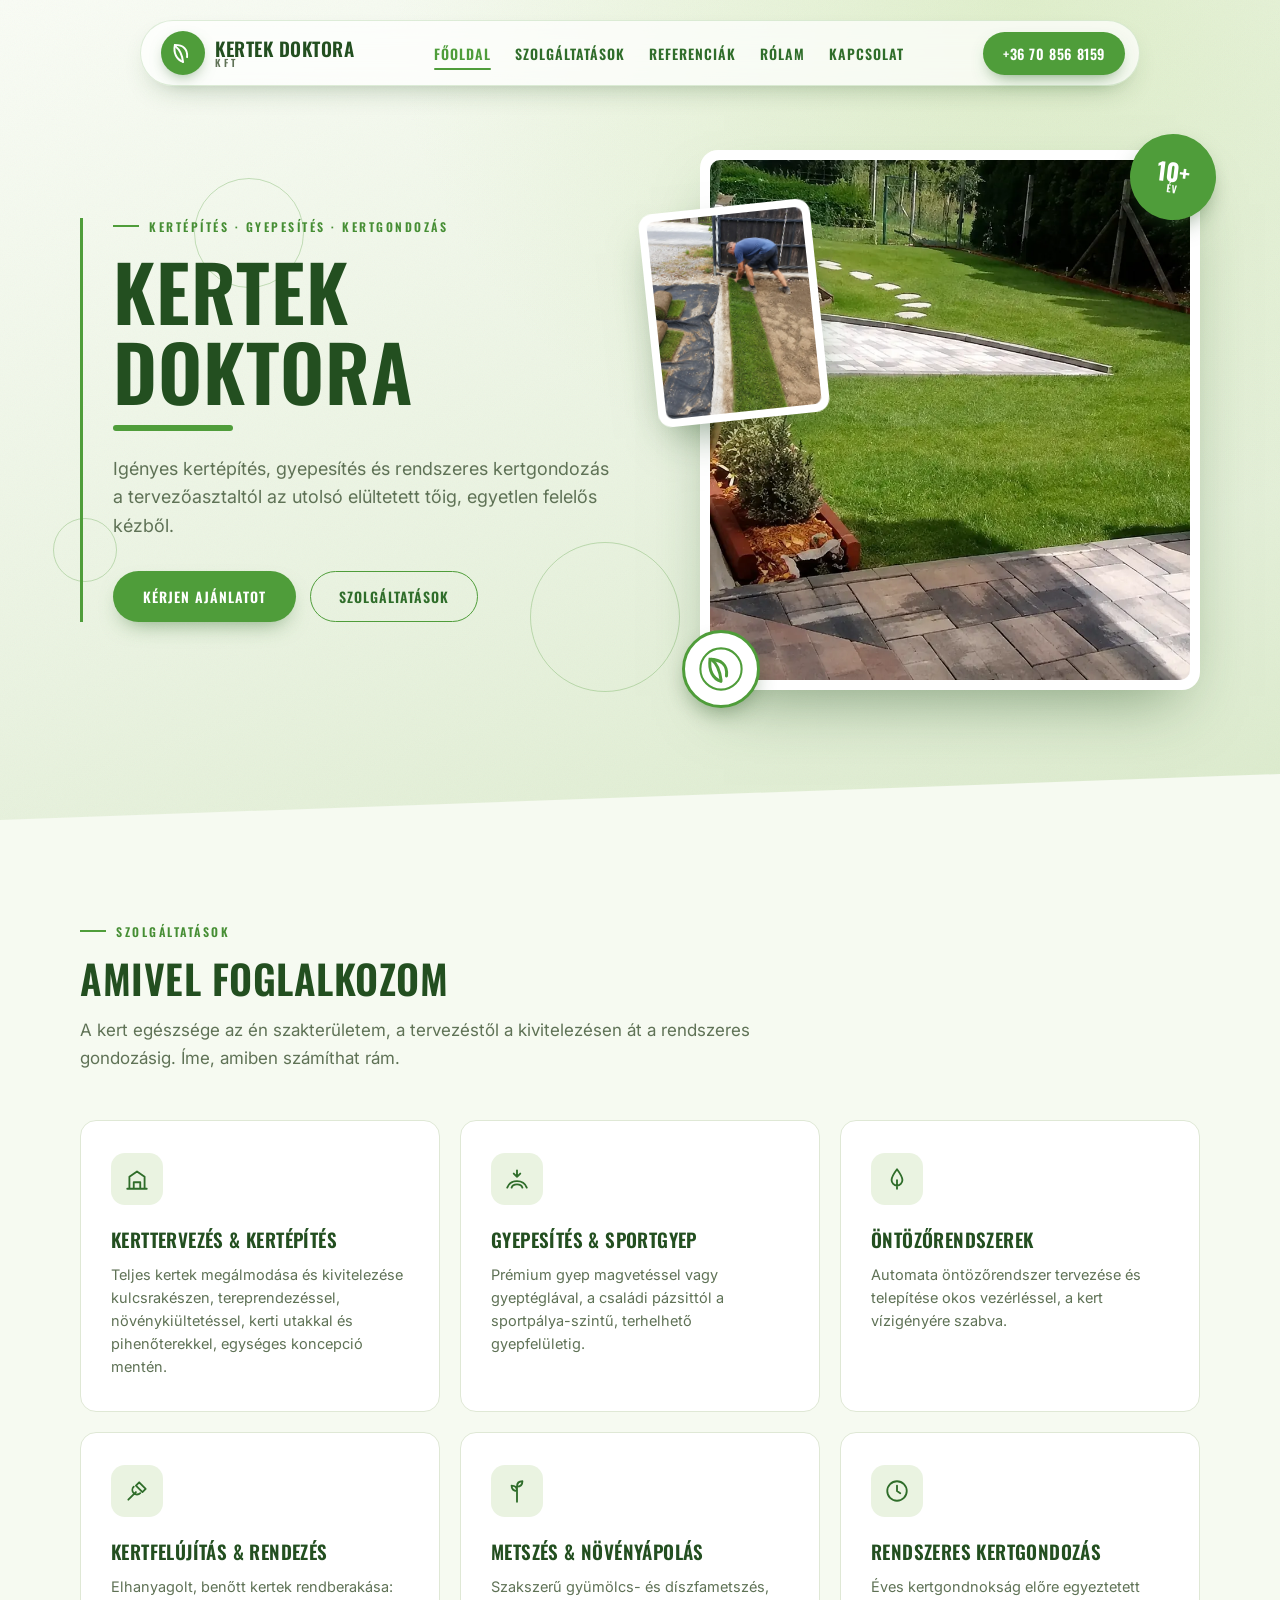
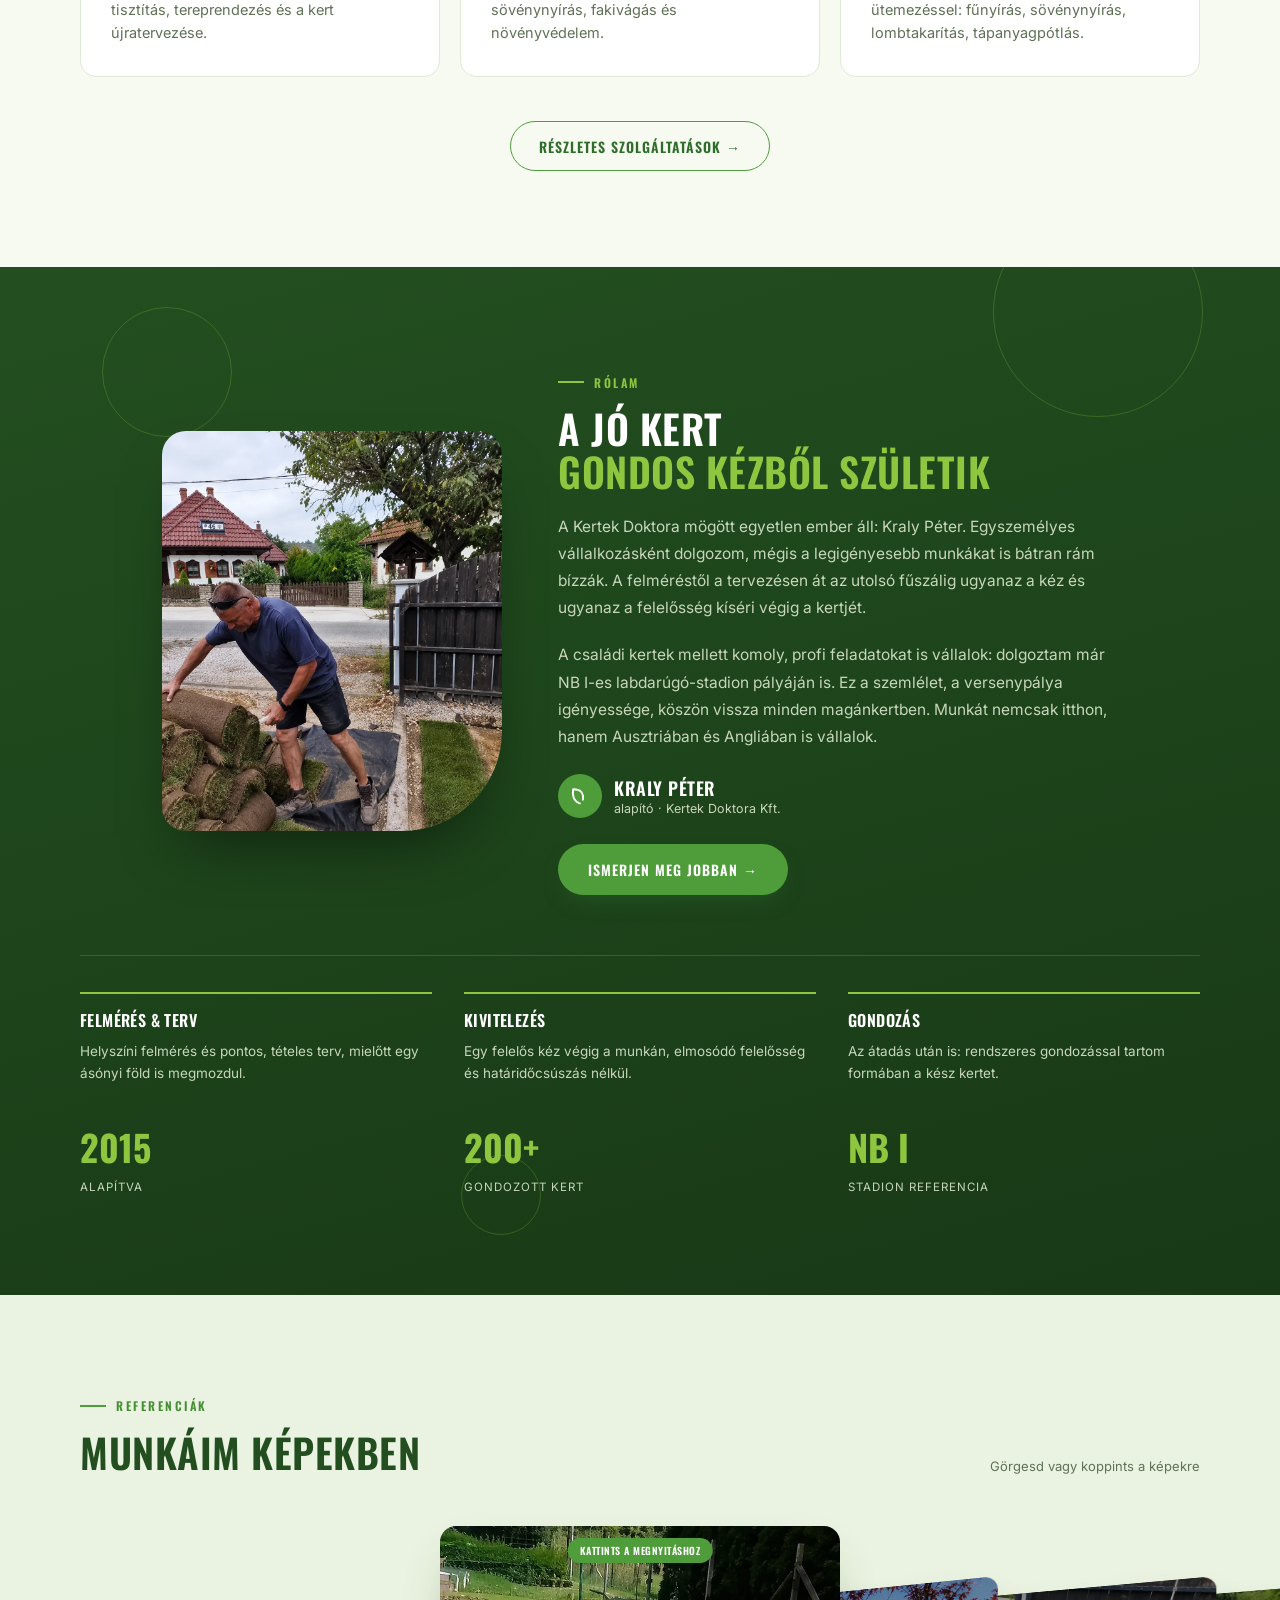
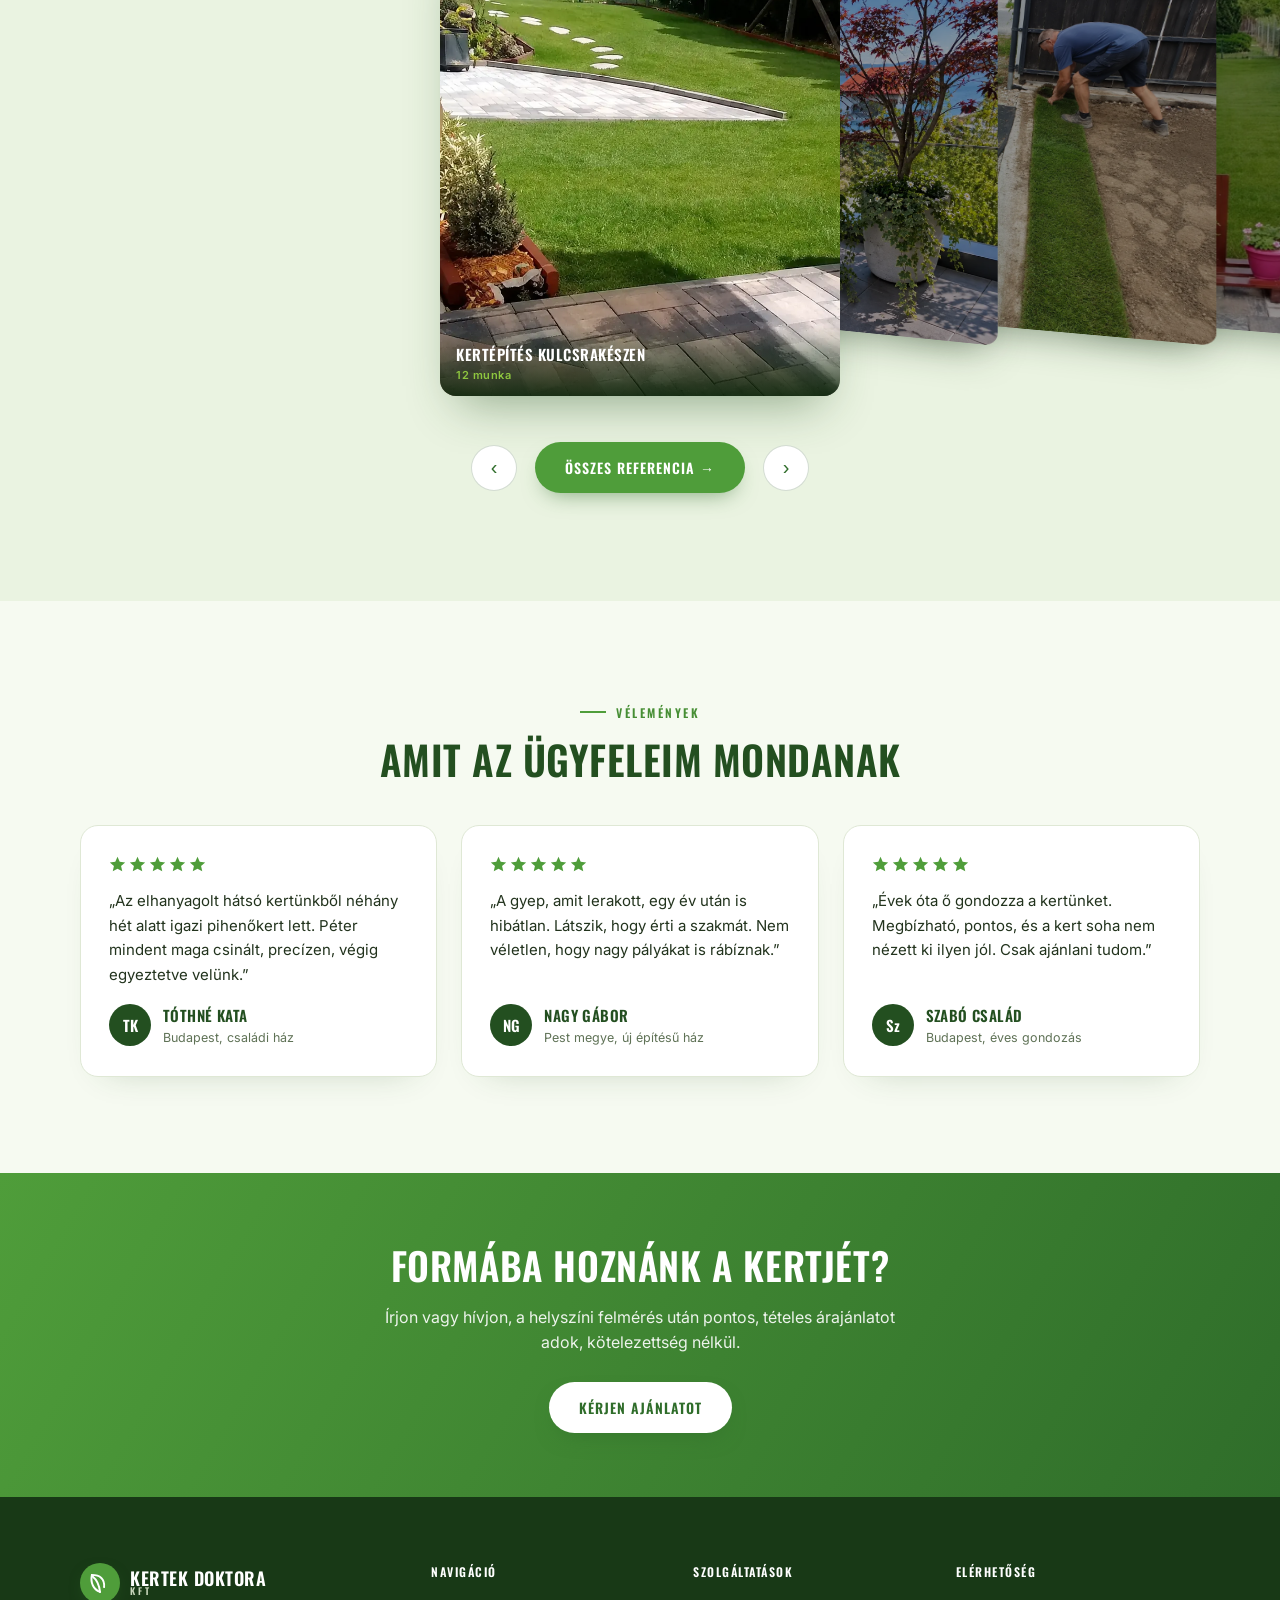
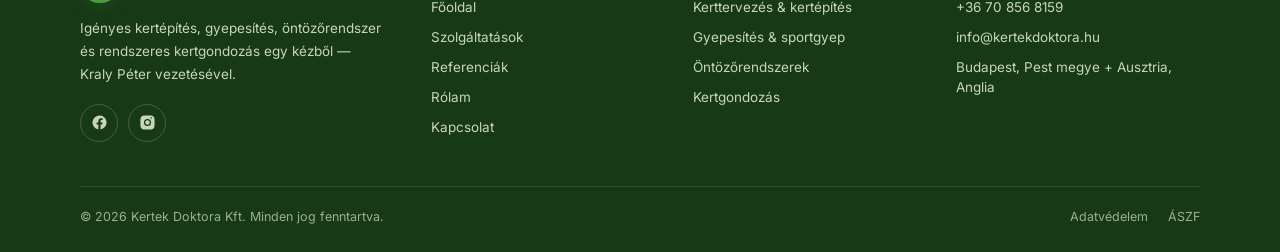
==== commit 1c49b0cd: "Valós referenciafotók behelyezése, valós telefonszám" ====
--- a/index.html
+++ b/index.html
@@ -24,7 +24,7 @@
   "name": "Kertek Doktora Kft",
   "description": "Kertépítés, gyepesítés, öntözőrendszer telepítés és rendszeres kertgondozás.",
   "url": "https://kertekdoktora.hu/",
-  "telephone": "+36301234567",
+  "telephone": "+36708568159",
   "priceRange": "$$",
   "foundingDate": "2015",
   "founder": { "@type": "Person", "name": "Kraly Péter" },
@@ -57,7 +57,7 @@
       <a href="kapcsolat.html">Kapcsolat</a>
     </div>
     <div class="nav-right">
-      <a class="phone-btn" href="tel:+36301234567">+36 30 123 4567</a>
+      <a class="phone-btn" href="tel:+36708568159">+36 70 856 8159</a>
       <button class="nav-burger" id="navBurger" aria-label="Menü megnyitása" aria-expanded="false"><span></span><span></span><span></span></button>
     </div>
   </nav>
@@ -68,7 +68,7 @@
     <a href="referenciak.html">Referenciák</a>
     <a href="rolam.html">Rólam</a>
     <a href="kapcsolat.html">Kapcsolat</a>
-    <a class="phone-btn" href="tel:+36301234567">+36 30 123 4567</a>
+    <a class="phone-btn" href="tel:+36708568159">+36 70 856 8159</a>
   </div>
 
   <section class="hero" id="hero">
@@ -84,11 +84,11 @@
       </div>
     </div>
     <div class="hero-image-wrap">
-      <div class="hero-image-secondary"><img src="assets/img/gyep.jpg" alt="Frissen nyírt, egészséges pázsit"></div>
+      <div class="hero-image-secondary"><img src="assets/img/valodi/gyepesites-lerakas.webp" alt="Gyeptégla lerakása munka közben"></div>
       <div class="hero-image-frame" id="heroImgFrame">
         <div class="hero-badge"><b id="badgeYears" data-target="10">0</b><span>év</span></div>
         <div class="hero-logo-badge" aria-hidden="true"><svg viewBox="0 0 32 32"><circle cx="16" cy="16" r="15" fill="none" stroke="#4f9d3a" stroke-width="1.5"/><path d="M16 25c-6-2-9-8-8-16 8 0 13 4 12 12" fill="none" stroke="#4f9d3a" stroke-width="2.2" stroke-linecap="round"/><path d="M9 9c4 3 6 7 7 15" fill="none" stroke="#4f9d3a" stroke-width="2.2" stroke-linecap="round"/></svg></div>
-        <img src="assets/img/kert-viragos.jpg" alt="Gondozott, virágos kert egy családi ház előtt">
+        <img src="assets/img/valodi/kertepites-kesz-1.webp" alt="Elkészült, gondozott kert">
       </div>
     </div>
   </section>
@@ -113,7 +113,7 @@
   <section class="about" id="rolam">
     <div class="about-shape s1"></div><div class="about-shape s2"></div><div class="about-shape s3"></div>
     <div class="about-inner">
-      <div class="about-imgwrap"><img src="assets/img/talaj-szerszam.jpg" alt="Talaj-előkészítés és kertépítés munka közben"></div>
+      <div class="about-imgwrap"><img src="assets/img/valodi/gyepesites-elteritve.webp" alt="Kraly Péter munka közben, gyepszőnyeg lerakásánál"></div>
       <div class="about-text">
         <div class="eyebrow on-dark">Rólam</div>
         <h2 class="about-title"><span>A jó kert</span><span>gondos kézből születik</span></h2>
@@ -145,13 +145,13 @@
     </div>
     <div class="refs-stage-wrap" id="refsWrap">
       <div class="refs-stage" id="refsStage">
-        <div class="refs-card" data-i="0" data-href="referenciak.html#kertepites"><img src="assets/img/kert-modern-haz.jpg" alt="Kertépítés — modern ház tervezett kertje"><div class="cap">Kertépítés kulcsrakészen<b>12 munka</b></div></div>
-        <div class="refs-card" data-i="1" data-href="referenciak.html#sportgyep"><img src="assets/img/sportgyep.jpg" alt="Focipálya-szintű, vonalazott sportgyep"><div class="cap">Sportpálya-gyep &amp; stadion<b>Kiemelt referencia</b></div></div>
-        <div class="refs-card" data-i="2" data-href="referenciak.html#ontozes"><img src="assets/img/gyep.jpg" alt="Öntözőrendszer — egészséges pázsit"><div class="cap">Öntözőrendszer telepítés<b>18 munka</b></div></div>
-        <div class="refs-card" data-i="3" data-href="referenciak.html#felujitas"><img src="assets/img/magasagyas.jpg" alt="Kertfelújítás — magaságyások"><div class="cap">Kertfelújítás &amp; rendezés<b>25 munka</b></div></div>
-        <div class="refs-card" data-i="4" data-href="referenciak.html#terkovezes"><img src="assets/img/kert-dus.jpg" alt="Térkövezés és terasz gondozott kertben"><div class="cap">Térkövezés &amp; terasz<b>9 munka</b></div></div>
-        <div class="refs-card" data-i="5" data-href="referenciak.html#novenyultetes"><img src="assets/img/buxus-metszes.jpg" alt="Sövény és formára nyírt növények"><div class="cap">Sövény &amp; növénykiültetés<b>30 munka</b></div></div>
-        <div class="refs-card" data-i="6" data-href="referenciak.html#gondozas"><img src="assets/img/kert-dus.jpg" alt="Rendszeres kertgondozás — dús, ápolt kert"><div class="cap">Rendszeres kertgondozás<b>Éves szerződések</b></div></div>
+        <div class="refs-card" data-i="0" data-href="referenciak.html#kertepites"><img src="assets/img/valodi/kertepites-kesz-1.webp" alt="Kertépítés — elkészült kert terasszal"><div class="cap">Kertépítés kulcsrakészen<b>12 munka</b></div></div>
+        <div class="refs-card" data-i="1" data-href="referenciak.html#novenyultetes"><img src="assets/img/valodi/novenykiultetes-terasz-1.webp" alt="Cserepes díszfák és évelők"><div class="cap">Sövény &amp; növénykiültetés<b>30 munka</b></div></div>
+        <div class="refs-card" data-i="2" data-href="referenciak.html#gyepesites"><img src="assets/img/valodi/gyepesites-lerakas.webp" alt="Gyeptégla lerakása munka közben"><div class="cap">Gyepesítés &amp; sportgyep<b>18 munka</b></div></div>
+        <div class="refs-card" data-i="3" data-href="referenciak.html#felujitas"><img src="assets/img/valodi/kertepites-kesz-2.webp" alt="Felújított, rendezett kert"><div class="cap">Kertfelújítás &amp; rendezés<b>25 munka</b></div></div>
+        <div class="refs-card" data-i="4" data-href="referenciak.html#terkovezes"><img src="assets/img/valodi/kertepites-kesz-1.webp" alt="Térkövezett terasz gondozott kertben"><div class="cap">Térkövezés &amp; terasz<b>9 munka</b></div></div>
+        <div class="refs-card" data-i="5" data-href="referenciak.html#novenyultetes"><img src="assets/img/valodi/sziklakert-buxus.webp" alt="Formára nyírt buxusgömbök sziklakertben"><div class="cap">Sövény &amp; növénykiültetés<b>30 munka</b></div></div>
+        <div class="refs-card" data-i="6" data-href="referenciak.html#gondozas"><img src="assets/img/valodi/kertepites-kesz-2.webp" alt="Rendszeres kertgondozás — ápolt kert"><div class="cap">Rendszeres kertgondozás<b>Éves szerződések</b></div></div>
       </div>
     </div>
     <div class="refs-nav">
@@ -200,7 +200,7 @@
       </div>
       <div class="footer-col"><h4>Navigáció</h4><ul><li><a href="index.html">Főoldal</a></li><li><a href="szolgaltatasok.html">Szolgáltatások</a></li><li><a href="referenciak.html">Referenciák</a></li><li><a href="rolam.html">Rólam</a></li><li><a href="kapcsolat.html">Kapcsolat</a></li></ul></div>
       <div class="footer-col"><h4>Szolgáltatások</h4><ul><li><a href="szolgaltatasok.html">Kerttervezés &amp; kertépítés</a></li><li><a href="szolgaltatasok.html">Gyepesítés &amp; sportgyep</a></li><li><a href="szolgaltatasok.html">Öntözőrendszerek</a></li><li><a href="szolgaltatasok.html">Kertgondozás</a></li></ul></div>
-      <div class="footer-col"><h4>Elérhetőség</h4><ul><li><a href="tel:+36301234567">+36 30 123 4567</a></li><li><a href="mailto:info@kertekdoktora.hu">info@kertekdoktora.hu</a></li><li><a href="kapcsolat.html">Budapest, Pest megye + Ausztria, Anglia</a></li></ul></div>
+      <div class="footer-col"><h4>Elérhetőség</h4><ul><li><a href="tel:+36708568159">+36 70 856 8159</a></li><li><a href="mailto:info@kertekdoktora.hu">info@kertekdoktora.hu</a></li><li><a href="kapcsolat.html">Budapest, Pest megye + Ausztria, Anglia</a></li></ul></div>
     </div>
     <div class="footer-bottom"><p>© 2026 Kertek Doktora Kft. Minden jog fenntartva.</p><div class="footer-legal"><a href="#">Adatvédelem</a><a href="#">ÁSZF</a></div></div>
   </footer>
--- a/assets/styles.css
+++ b/assets/styles.css
@@ -318,16 +318,14 @@
 .gallery-cat .cat-note { font-family:'Inter',sans-serif; color:var(--muted); font-size:14.5px; margin-bottom:22px; max-width:60ch; }
 .gallery-grid { display:grid; grid-template-columns:repeat(3,1fr); gap:16px; }
 .gallery-grid.two { grid-template-columns:repeat(2,1fr); }
-.g-item { position:relative; border-radius:14px; overflow:hidden; cursor:pointer; box-shadow:0 16px 34px -24px rgba(35,79,32,0.4); background:var(--sage); }
-.g-item img { display:block; width:100%; height:240px; object-fit:cover; transition:transform 0.5s ease; }
+.g-item { position:relative; border-radius:14px; overflow:hidden; cursor:pointer; box-shadow:0 16px 34px -24px rgba(35,79,32,0.4); background:var(--sage); aspect-ratio:1/1; }
+.g-item img { display:block; width:100%; height:100%; object-fit:cover; transition:transform 0.5s ease; }
 .g-item:hover img { transform:scale(1.06); }
 .g-item .g-cap { position:absolute; left:0; right:0; bottom:0; padding:14px 14px 12px; background:linear-gradient(0deg, rgba(15,40,13,0.85), transparent); color:#fff; font-family:'Inter',sans-serif; font-size:12.5px; opacity:0; transform:translateY(6px); transition:opacity 0.3s ease, transform 0.3s ease; }
 .g-item:hover .g-cap { opacity:1; transform:translateY(0); }
-.g-item.tall img { height:400px; }
-.g-item.feature { grid-column:span 2; }
-.g-item.feature img { height:400px; }
-@media (max-width:820px){ .gallery-grid, .gallery-grid.two { grid-template-columns:1fr 1fr; } .g-item.feature { grid-column:span 2; } }
-@media (max-width:520px){ .gallery-grid, .gallery-grid.two { grid-template-columns:1fr; } .g-item.feature { grid-column:span 1; } .g-item img, .g-item.tall img, .g-item.feature img { height:220px; } }
+
+@media (max-width:820px){ .gallery-grid, .gallery-grid.two { grid-template-columns:1fr 1fr; } }
+@media (max-width:520px){ .gallery-grid, .gallery-grid.two { grid-template-columns:1fr; } }
 
 /* lightbox */
 .lightbox { position:fixed; inset:0; z-index:120; background:rgba(15,30,12,0.92); display:none; align-items:center; justify-content:center; padding:32px; }
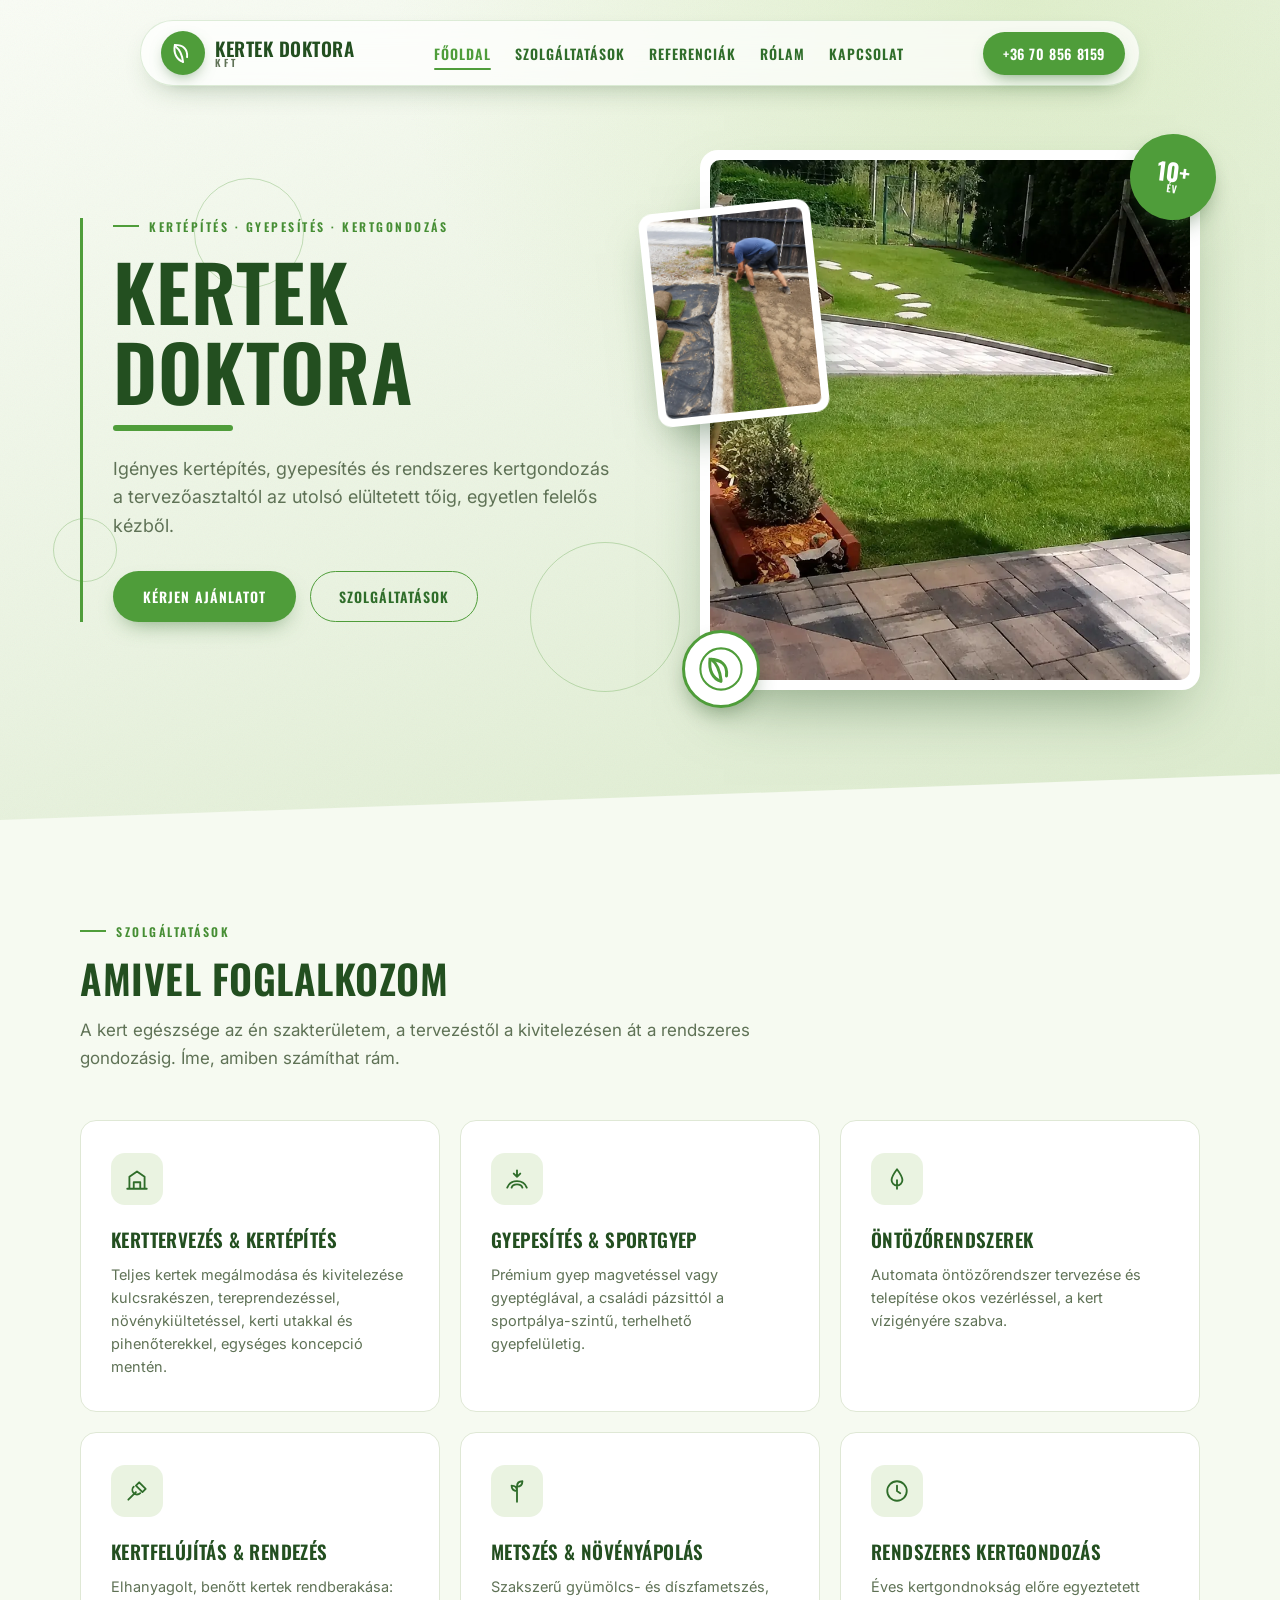
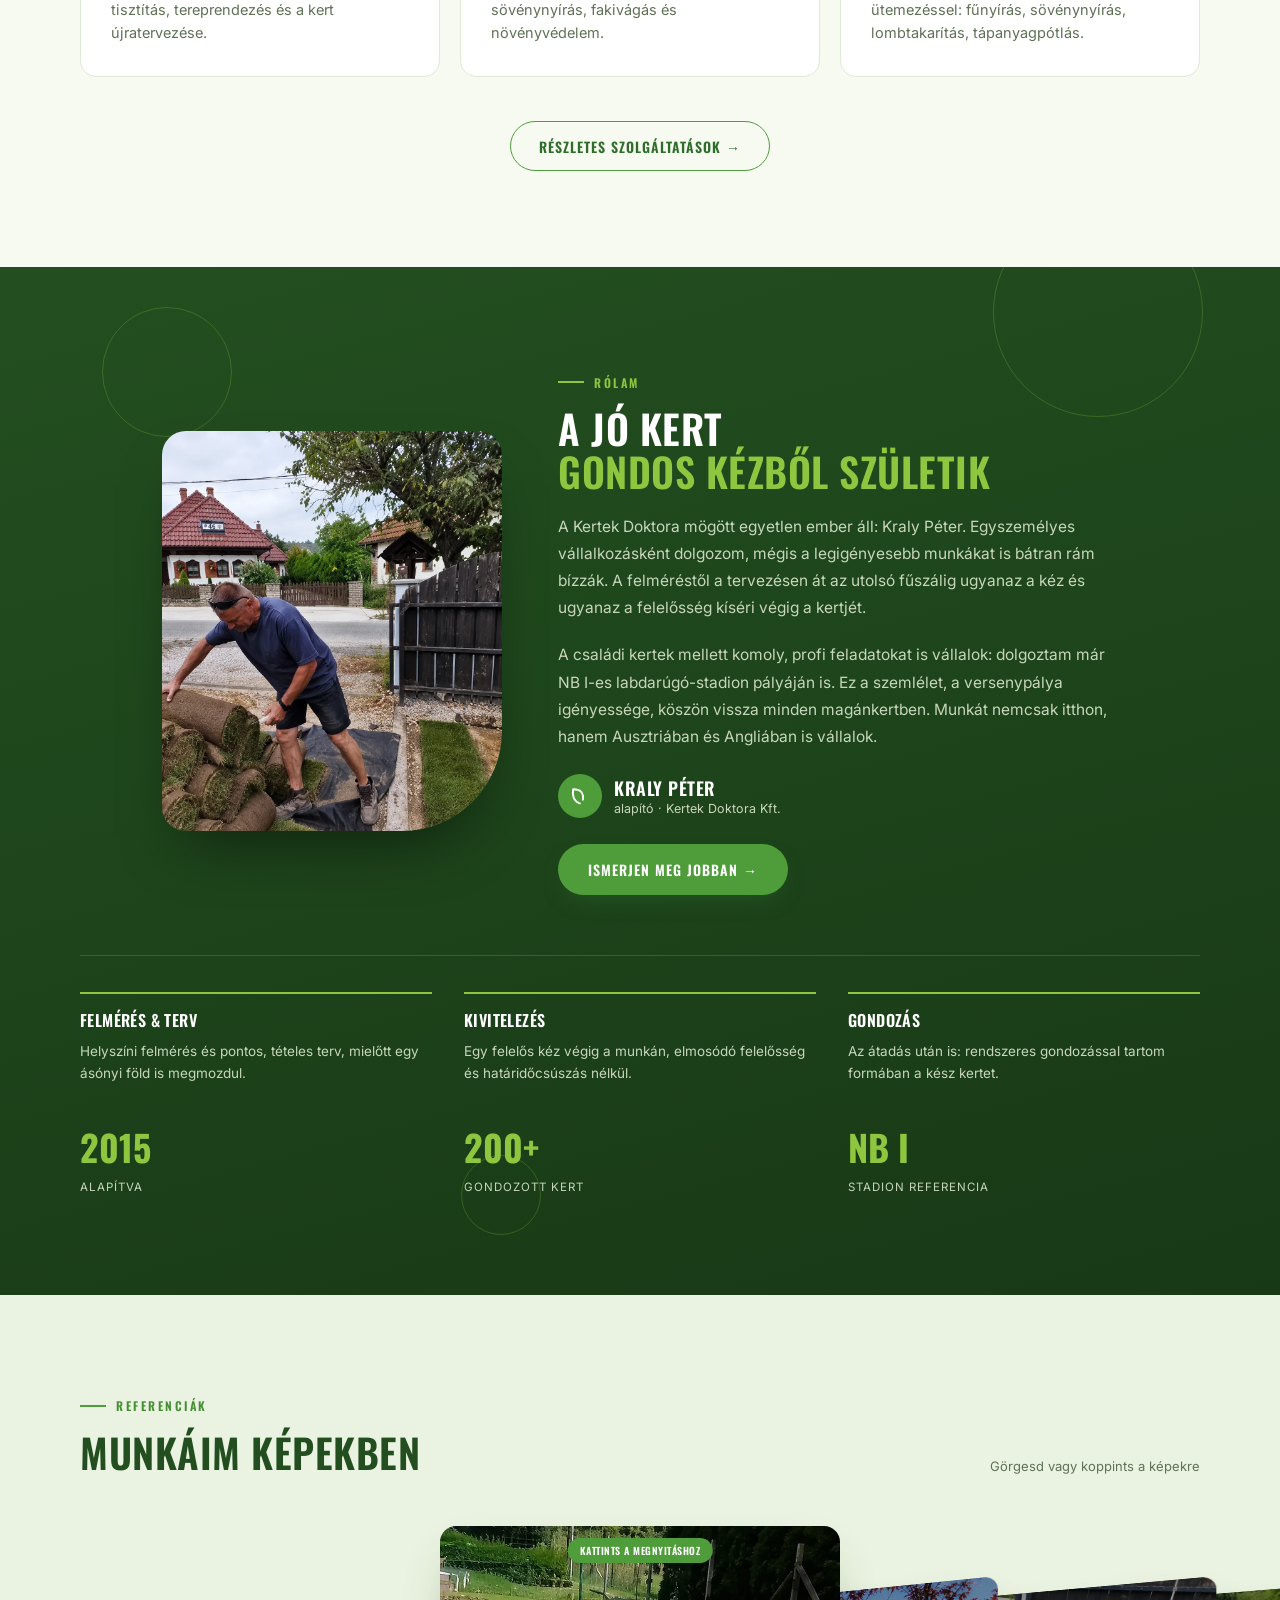
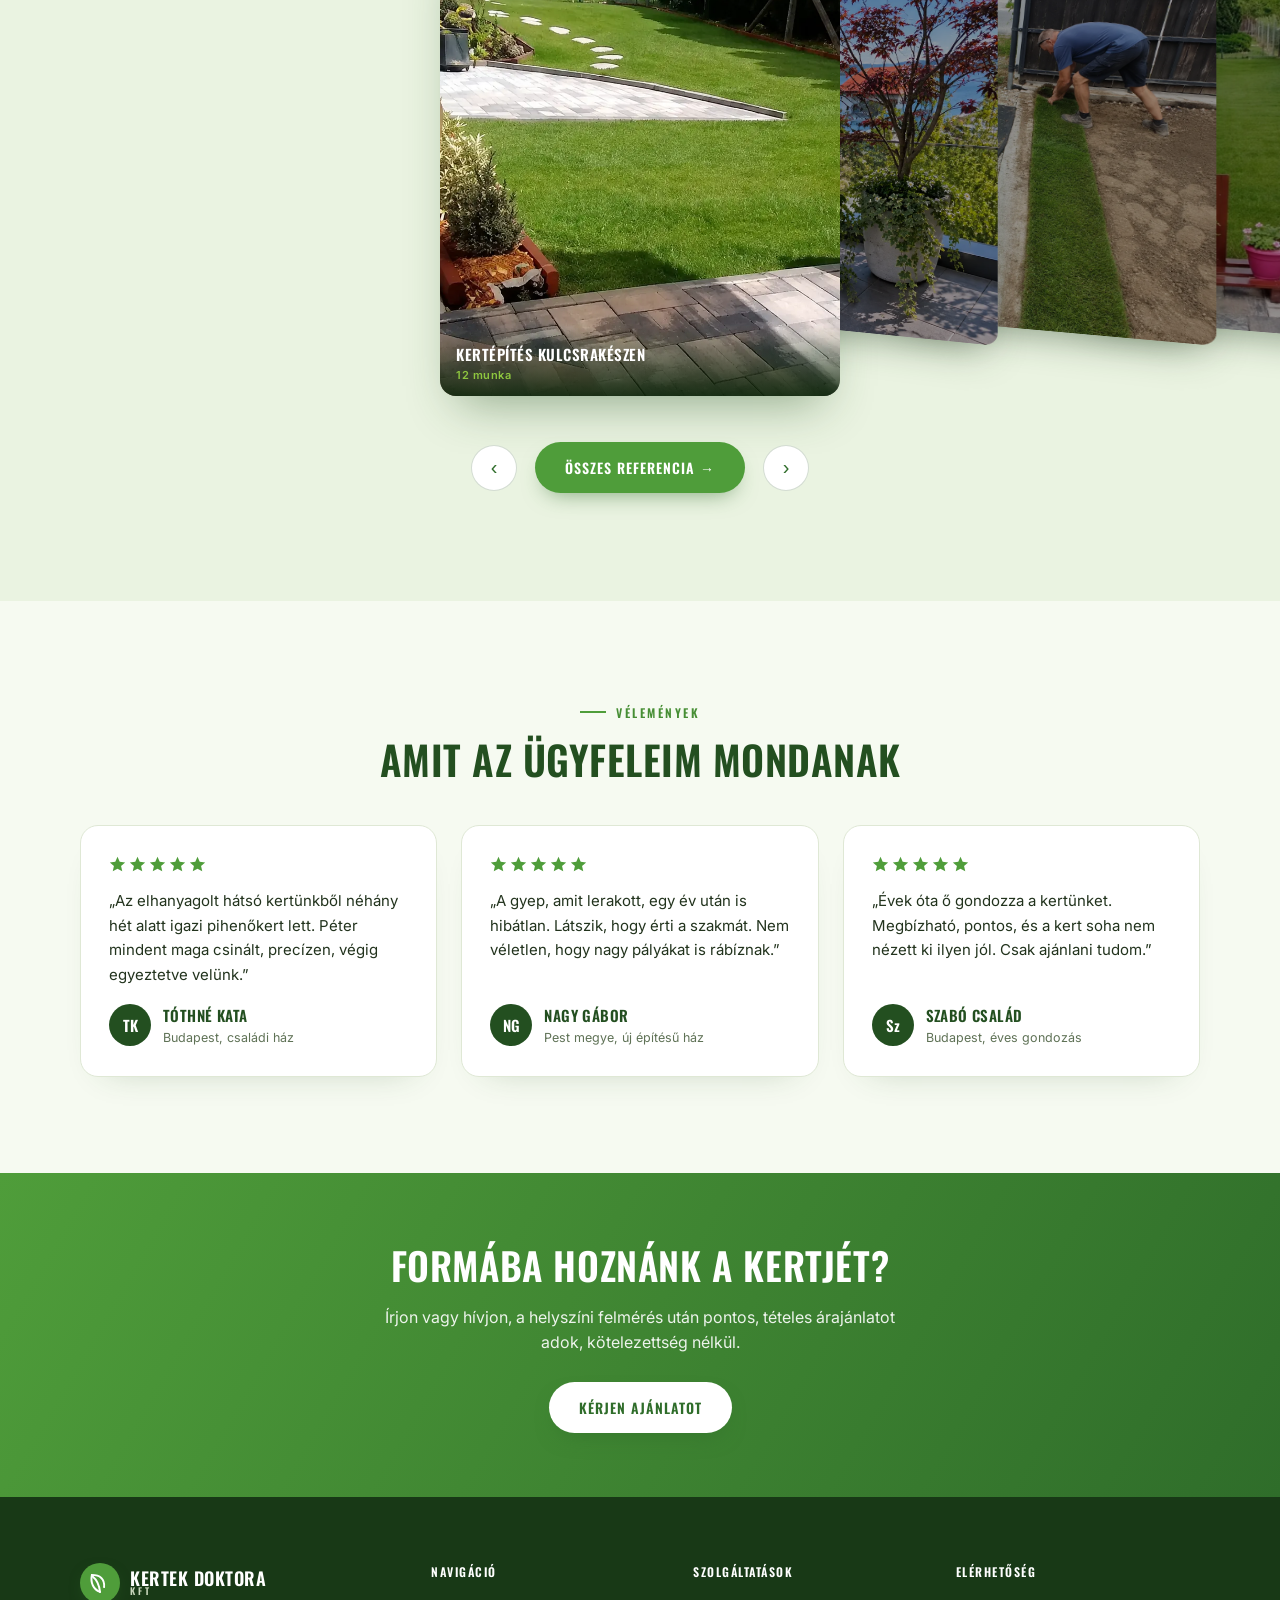
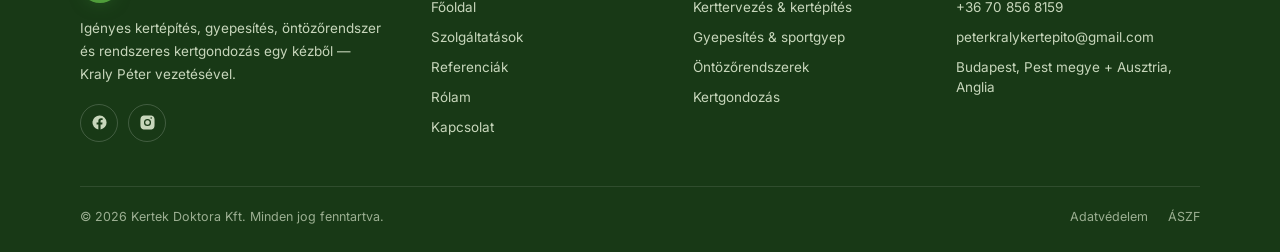
==== commit 89d06ce8: "Valós e-mail cím beállítása placeholder helyett" ====
--- a/index.html
+++ b/index.html
@@ -200,7 +200,7 @@
       </div>
       <div class="footer-col"><h4>Navigáció</h4><ul><li><a href="index.html">Főoldal</a></li><li><a href="szolgaltatasok.html">Szolgáltatások</a></li><li><a href="referenciak.html">Referenciák</a></li><li><a href="rolam.html">Rólam</a></li><li><a href="kapcsolat.html">Kapcsolat</a></li></ul></div>
       <div class="footer-col"><h4>Szolgáltatások</h4><ul><li><a href="szolgaltatasok.html">Kerttervezés &amp; kertépítés</a></li><li><a href="szolgaltatasok.html">Gyepesítés &amp; sportgyep</a></li><li><a href="szolgaltatasok.html">Öntözőrendszerek</a></li><li><a href="szolgaltatasok.html">Kertgondozás</a></li></ul></div>
-      <div class="footer-col"><h4>Elérhetőség</h4><ul><li><a href="tel:+36708568159">+36 70 856 8159</a></li><li><a href="mailto:info@kertekdoktora.hu">info@kertekdoktora.hu</a></li><li><a href="kapcsolat.html">Budapest, Pest megye + Ausztria, Anglia</a></li></ul></div>
+      <div class="footer-col"><h4>Elérhetőség</h4><ul><li><a href="tel:+36708568159">+36 70 856 8159</a></li><li><a href="mailto:peterkralykertepito@gmail.com">peterkralykertepito@gmail.com</a></li><li><a href="kapcsolat.html">Budapest, Pest megye + Ausztria, Anglia</a></li></ul></div>
     </div>
     <div class="footer-bottom"><p>© 2026 Kertek Doktora Kft. Minden jog fenntartva.</p><div class="footer-legal"><a href="#">Adatvédelem</a><a href="#">ÁSZF</a></div></div>
   </footer>
